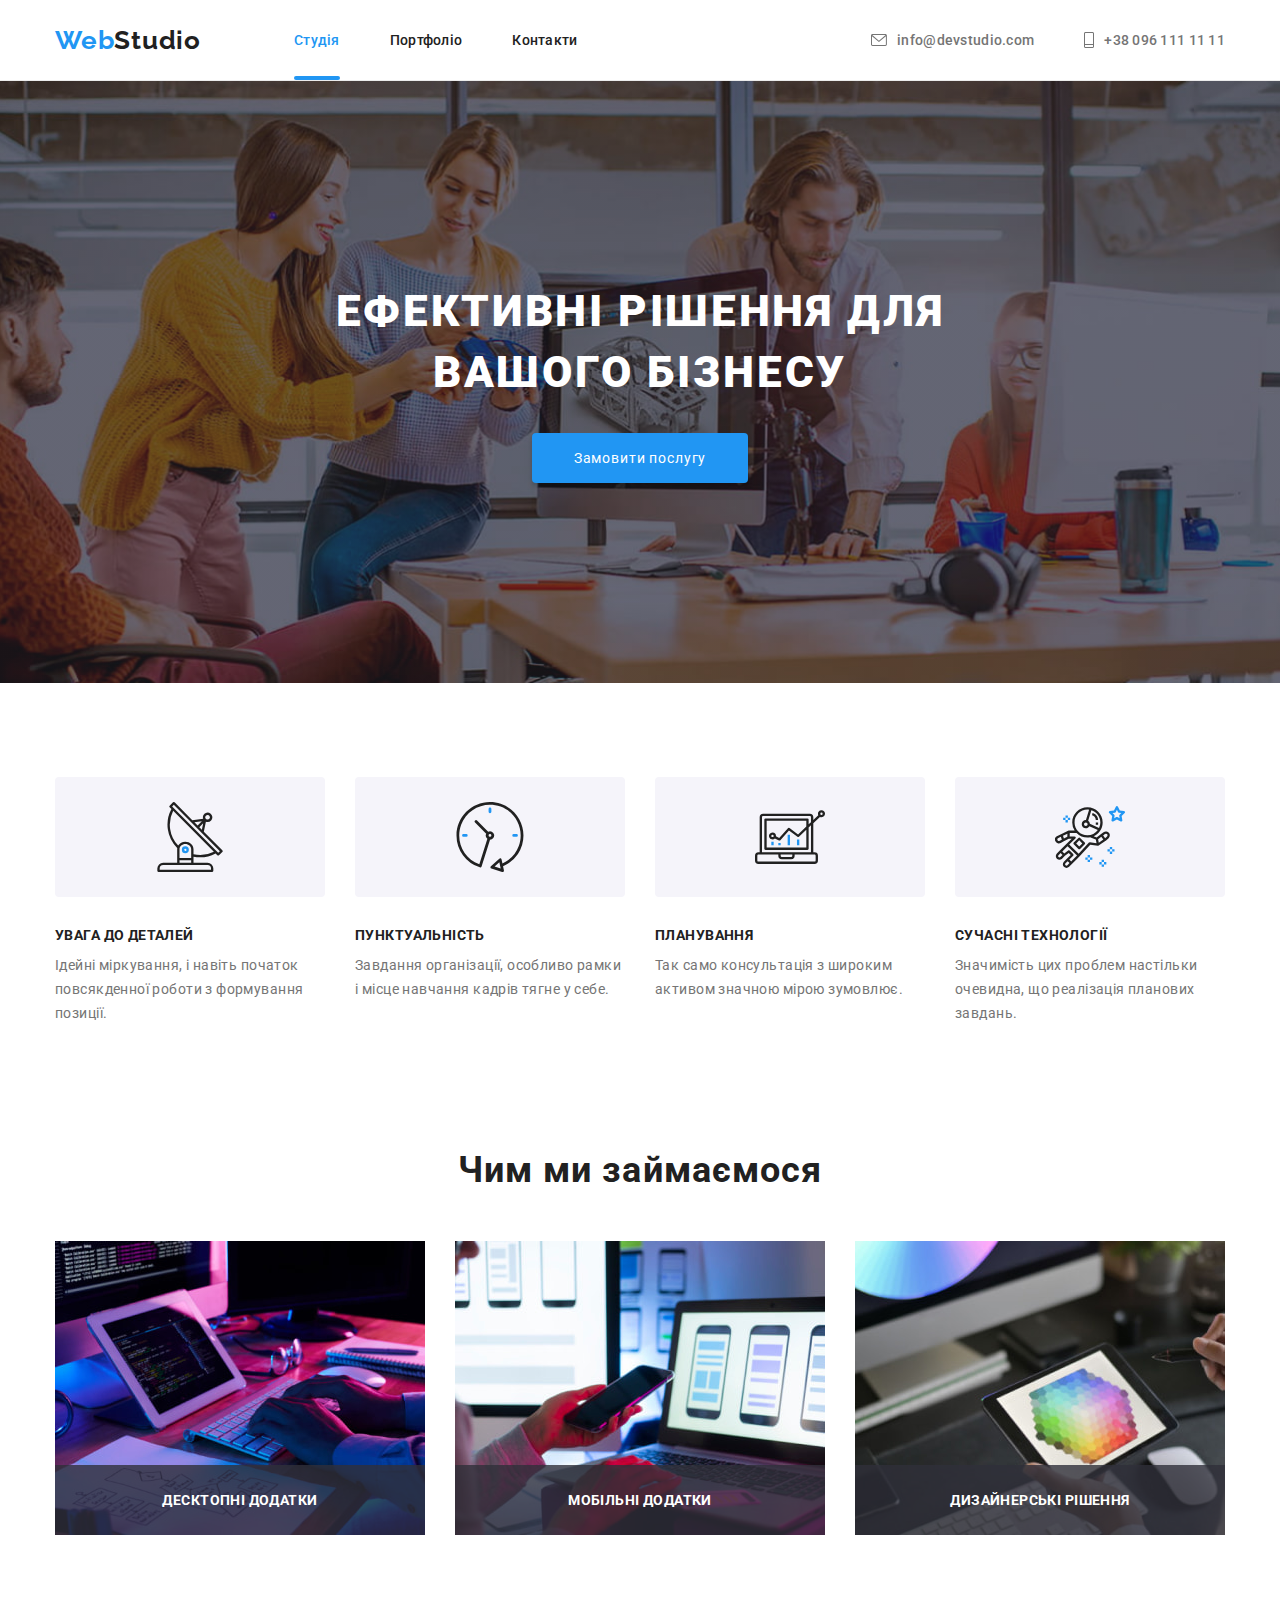
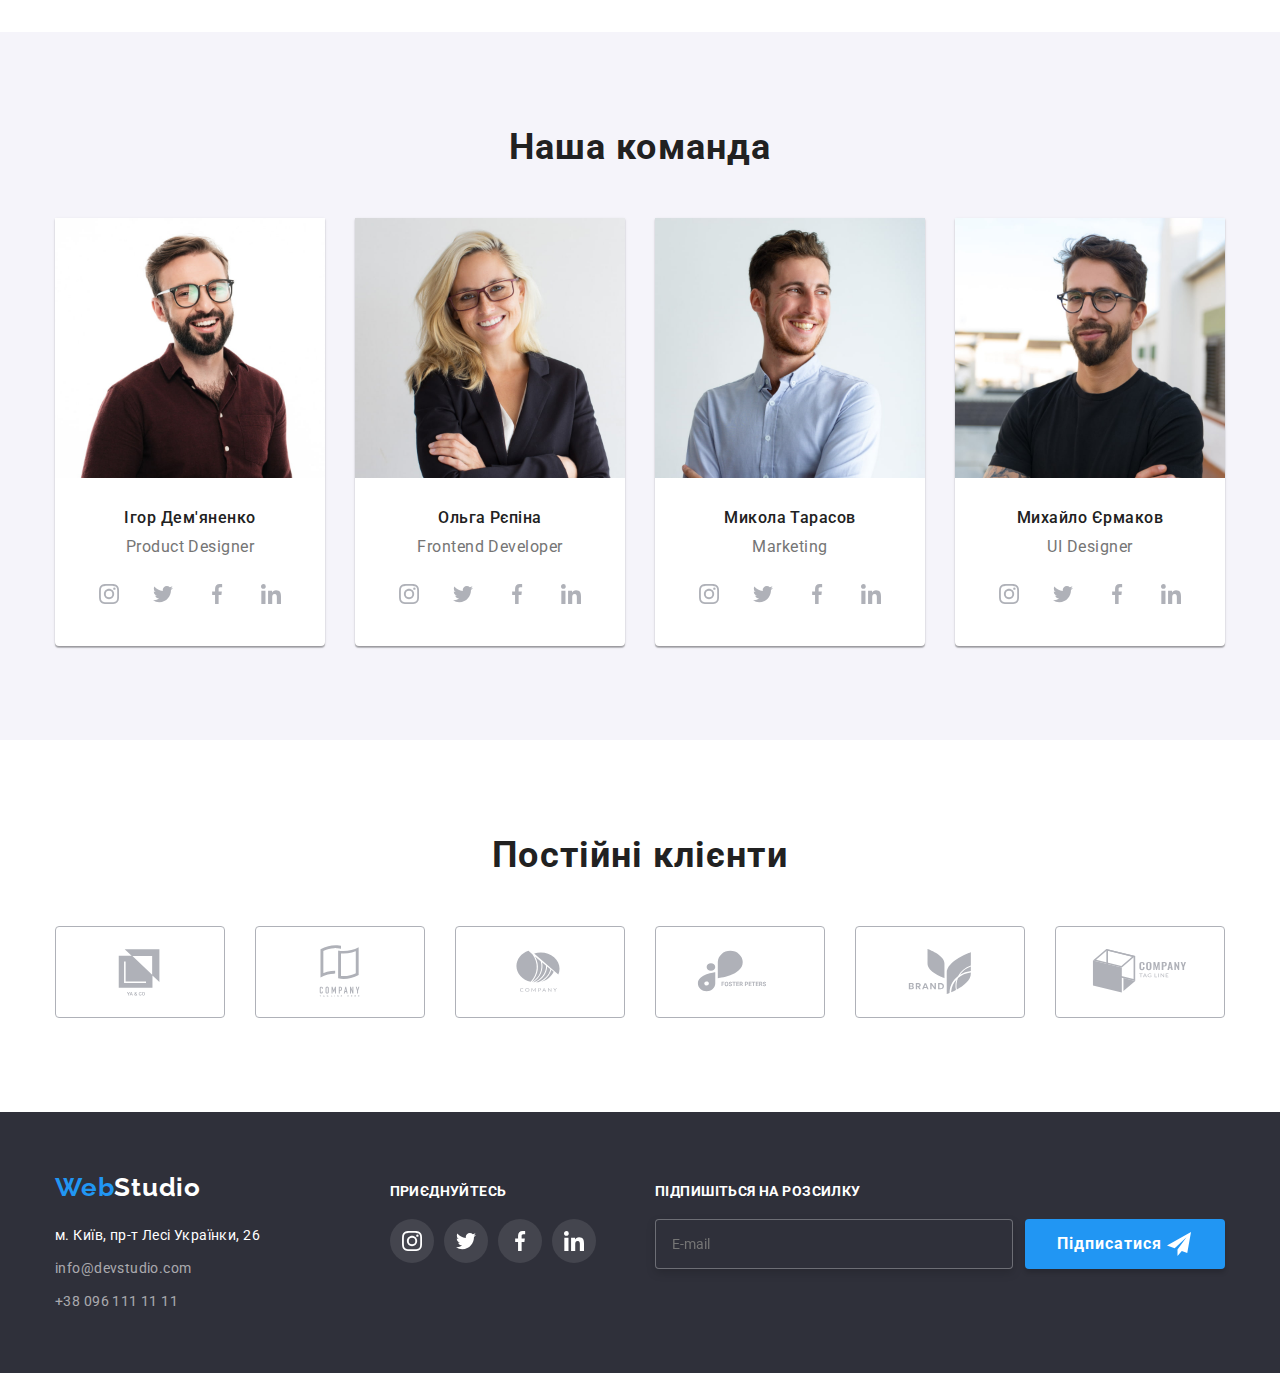
==== index.html @ 70633ae8 "Initial commit" ====
<!DOCTYPE html>
<html lang="uk">
  <head>
    <meta charset="UTF-8" />
    <meta http-equiv="X-UA-Compatible" content="IE=edge" />
    <meta name="viewport" content="width=device-width, initial-scale=1.0" />
    <title>WebStudio</title>
    <link rel="preconnect" href="https://fonts.googleapis.com" />
    <link rel="preconnect" href="https://fonts.gstatic.com" crossorigin />

    <link
      href="https://fonts.googleapis.com/css2?family=Raleway:wght@700&family=Roboto:wght@400;500;700;900&display=swap"
      rel="stylesheet"
    />

    <link rel="stylesheet" href="./CSS/modern-normalize.css" />

    <link rel="stylesheet" href="./CSS/style.css" />
  </head>

  <body>
    <!-- Шапка -->
    <header class="header">
      <div class="container container-head">
        <nav class="nav">
          <a class="logo-head" href="./index.html"><span class="accent">Web</span>Studio</a>
          <ul class="list-nav">
            <li class="item-nav">
              <a class="link-nav active" href="./index.html">Студія</a>
            </li>
            <li class="item-nav">
              <a class="link-nav" href="./portfolio.html">Портфоліо</a>
            </li>
            <li class="item-nav">
              <a class="link-nav" href="">Контакти</a>
            </li>
          </ul>
        </nav>

        <ul class="list-contakt">
          <li class="item">
            <a
              class="link-address"
              href="mailto:info@devstudio.com"
              target="_blank"
              rel="noreferrer noopener"
            >
              <svg class="address-icons" width="16" height="12">
                <use href="./images/icons.svg#envelope"></use>
              </svg>

              info@devstudio.com</a
            >
          </li>
          <li class="item-tel">
            <a class="link-tel" href="tel:+380961111111" target="_blank" rel="noreferrer noopener">
              <svg class="tel-icons" width="10" height="16">
                <use href="./images/icons.svg#tel"></use>
              </svg>
              +38 096 111 11 11</a
            >
          </li>
        </ul>
      </div>
    </header>

    <main class="main ">
      <section class="hero section">
        <div class="container">
          <h1 class="hero-title">Ефективні рішення для вашого бізнесу</h1>
          <button class="btns" type="button" data-modal-open >Замовити послугу</button>
        </div>
      </section>

      <!-- Блок про нас -->

      <section class="about section">
        <div class="container">
          <h2 class="visually-hidden">Переваги</h2>
          <ul class="list-about">
            <li class="item-about">
              <div class="item-icon-adout">
                <svg class="about-icons" width="70" height="70">
                  <use href="./images/icons.svg#antenna"></use>
                </svg>
              </div>
              <h3 class="title-about">УВАГА ДО ДЕТАЛЕЙ</h3>
              <p class="text-about">
                Ідейні міркування, і навіть початок повсякденної роботи з формування позиції.
              </p>
            </li>
            <li class="item-about">
              <div class="item-icon-adout">
                <svg class="about-icons" width="70" height="70">
                  <use href="./images/icons.svg#clock"></use>
                </svg>
              </div>
              <h3 class="title-about">ПУНКТУАЛЬНІСТЬ</h3>
              <p class="text-about">
                Завдання організації, особливо рамки і місце навчання кадрів тягне у себе.
              </p>
            </li>
            <li class="item-about">
              <div class="item-icon-adout">
                <svg class="about-icons" width="70" height="70">
                  <use href="./images/icons.svg#diagram"></use>
                </svg>
              </div>
              <h3 class="title-about">ПЛАНУВАННЯ</h3>
              <p class="text-about">
                Так само консультація з широким активом значною мірою зумовлює.
              </p>
            </li>
            <li class="item-about">
              <div class="item-icon-adout">
                <svg class="about-icons" width="70" height="70">
                  <use href="./images/icons.svg#astronaut"></use>
                </svg>
              </div>
              <h3 class="title-about">СУЧАСНІ ТЕХНОЛОГІЇ</h3>
              <p class="text-about">
                Значимість цих проблем настільки очевидна, що реалізація планових завдань.
              </p>
            </li>
          </ul>
        </div>
      </section>

      <!-- Блок чим ми займаймось-->

      <section class="img section">
        <div class="container">
          <h2 class="title-hero">Чим ми займаємося</h2>
          <ul class="list-img">
            <li class="list-item">
              <div class="tomb-work">
              <img
                class="img"
                src="./images/main/img-1.jpg"
                alt="набирає код на клавіатурі"
                width="370"
                height="294"
              />
                <div class="overlay-work">
                <p class="text-work">Десктопні додатки</p>
              </div>
              </div>
            </li>
            <li class="list-item">
              <div class="tomb-work">
              <img
                class="img"
                src="./images/main/img-2.jpg"
                alt="дивится налаштування для екрану телефону на ноудбуці"
                width="370"
                height="294"
              />
              <div class="overlay-work">
                <p class="text-work">Мобільні додатки</p>
              </div>
              </div>
            </li>
            <li class="list-item">
              <div class="tomb-work">
              <img
                class="img"
                src="./images/main/img-3.jpg"
                alt="підбирає коильори на планшеті"
                width="370"
                height="294"
              />
                <div class="overlay-work">
                <p class="text-work">Дизайнерські рішення</p>
              </div>
              </div>
            </li>
          </ul>
        </div>
      </section>

      <!-- Блок наша команда -->

      <section class="section section-team">
        <div class="container">
          <h2 class="title-hero">Наша команда</h2>
          <ul class="list-team">
            <li class="item-team">
              <img
                class="img-team"
                src="./images/main/img-4.jpg"
                alt="фото хлопця"
                width="270"
                height="260"
              />
              <div class="team-wrap">
                <h3 class="title-team">Ігор Дем'яненко</h3>
                <p class="text-team">Product Designer</p>
                <ul class="socials list">
                  <li class="socilas-item">
                    <a
                      class="socials-link"
                      href="https://www.instagram.com/"
                      target="_blank"
                      rel="noreferrer noopener"
                      aria-label="Instagram"
                    >
                      <svg class="socials-icons" width="20" height="20">
                        <use href="./images/icons.svg#instagram"></use>
                      </svg>
                    </a>
                  </li>
                  <li class="socilas-item">
                    <a
                      class="socials-link"
                      href="https://twitter.com/"
                      target="_blank"
                      rel="noreferrer noopener"
                      aria-label="Twitter"
                    >
                      <svg class="socials-icons" width="20" height="20">
                        <use href="./images/icons.svg#twitter"></use>
                      </svg>
                    </a>
                  </li>
                  <li class="socilas-item">
                    <a
                      class="socials-link"
                      href="https://www.facebook.com/"
                      target="_blank"
                      rel="noreferrer noopener"
                      aria-label="Facebook"
                    >
                      <svg class="socials-icons" width="20" height="20">
                        <use href="./images/icons.svg#facebook"></use></svg
                    ></a>
                  </li>
                  <li class="socilas-item">
                    <a
                      class="socials-link"
                      href="https://www.linkedin.com/"
                      target="_blank"
                      rel="noreferrer noopener"
                      aria-label="Linkedin"
                    >
                      <svg class="socials-icons" width="20" height="20">
                        <use href="./images/icons.svg#linkedin"></use></svg
                    ></a>
                  </li>
                </ul>
              </div>
            </li>
            <li class="item-team">
              <img
                class="img-team"
                src="./images/main/img-5.jpg"
                alt="фото дівчини"
                width="270"
                height="260"
              />
              <div class="team-wrap">
                <h3 class="title-team">Ольга Рєпіна</h3>
                <p class="text-team">Frontend Developer</p>
                <ul class="socials list">
                  <li class="socilas-item">
                    <a
                      class="socials-link"
                      href="https://www.instagram.com/"
                      target="_blank"
                      rel="noreferrer noopener"
                      aria-label="Instagram"
                    >
                      <svg class="socials-icons" width="20" height="20">
                        <use href="./images/icons.svg#instagram"></use>
                      </svg>
                    </a>
                  </li>
                  <li class="socilas-item">
                    <a
                      class="socials-link"
                      href="https://twitter.com/"
                      target="_blank"
                      rel="noreferrer noopener"
                      aria-label="Twitter"
                    >
                      <svg class="socials-icons" width="20" height="20">
                        <use href="./images/icons.svg#twitter"></use>
                      </svg>
                    </a>
                  </li>
                  <li class="socilas-item">
                    <a
                      class="socials-link"
                      href="https://www.facebook.com/"
                      target="_blank"
                      rel="noreferrer noopener"
                      aria-label="Facebook"
                    >
                      <svg class="socials-icons" width="20" height="20">
                        <use href="./images/icons.svg#facebook"></use></svg
                    ></a>
                  </li>
                  <li class="socilas-item">
                    <a
                      class="socials-link"
                      href="https://www.linkedin.com/"
                      target="_blank"
                      rel="noreferrer noopener"
                      aria-label="Linkedin"
                    >
                      <svg class="socials-icons" width="20" height="20">
                        <use href="./images/icons.svg#linkedin"></use></svg
                    ></a>
                  </li>
                </ul>
              </div>
            </li>
            <li class="item-team">
              <img
                class="img-team"
                src="./images/main/img-6.jpg"
                alt="фото хлопця"
                width="270"
                height="260"
              />
              <div class="team-wrap">
                <h3 class="title-team">Микола Тарасов</h3>
                <p class="text-team">Marketing</p>
                <ul class="socials list">
                  <li class="socilas-item">
                    <a
                      class="socials-link"
                      href="https://www.instagram.com/"
                      target="_blank"
                      rel="noreferrer noopener"
                      aria-label="Instagram"
                    >
                      <svg class="socials-icons" width="20" height="20">
                        <use href="./images/icons.svg#instagram"></use>
                      </svg>
                    </a>
                  </li>
                  <li class="socilas-item">
                    <a
                      class="socials-link"
                      href="https://twitter.com/"
                      target="_blank"
                      rel="noreferrer noopener"
                      aria-label="Twitter"
                    >
                      <svg class="socials-icons" width="20" height="20">
                        <use href="./images/icons.svg#twitter"></use>
                      </svg>
                    </a>
                  </li>
                  <li class="socilas-item">
                    <a
                      class="socials-link"
                      href="https://www.facebook.com/"
                      target="_blank"
                      rel="noreferrer noopener"
                      aria-label="Facebook"
                    >
                      <svg class="socials-icons" width="20" height="20">
                        <use href="./images/icons.svg#facebook"></use></svg
                    ></a>
                  </li>
                  <li class="socilas-item">
                    <a
                      class="socials-link"
                      href="https://www.linkedin.com/"
                      target="_blank"
                      rel="noreferrer noopener"
                      aria-label="Linkedin"
                    >
                      <svg class="socials-icons" width="20" height="20">
                        <use href="./images/icons.svg#linkedin"></use></svg
                    ></a>
                  </li>
                </ul>
              </div>
            </li>
            <li class="item-team">
              <img
                class="img-team"
                src="./images/main/img-7.jpg"
                alt="фото хлопця"
                width="270"
                height="260"
              />
              <div class="team-wrap">
                <h3 class="title-team">Михайло Єрмаков</h3>
                <p class="text-team">UI Designer</p>
                <ul class="socials list">
                  <li class="socilas-item">
                    <a
                      class="socials-link"
                      href="https://www.instagram.com/"
                      target="_blank"
                      rel="noreferrer noopener"
                      aria-label="Instagram"
                    >
                      <svg class="socials-icons" width="20" height="20">
                        <use href="./images/icons.svg#instagram"></use>
                      </svg>
                    </a>
                  </li>
                  <li class="socilas-item">
                    <a
                      class="socials-link"
                      href="https://twitter.com/"
                      target="_blank"
                      rel="noreferrer noopener"
                      aria-label="Twitter"
                    >
                      <svg class="socials-icons" width="20" height="20">
                        <use href="./images/icons.svg#twitter"></use>
                      </svg>
                    </a>
                  </li>
                  <li class="socilas-item">
                    <a
                      class="socials-link"
                      href="https://www.facebook.com/"
                      target="_blank"
                      rel="noreferrer noopener"
                      aria-label="Facebook"
                    >
                      <svg class="socials-icons" width="20" height="20">
                        <use href="./images/icons.svg#facebook"></use></svg
                    ></a>
                  </li>
                  <li class="socilas-item">
                    <a
                      class="socials-link"
                      href="https://www.linkedin.com/"
                      target="_blank"
                      rel="noreferrer noopener"
                      aria-label="Linkedin"
                    >
                      <svg class="socials-icons" width="20" height="20">
                        <use href="./images/icons.svg#linkedin"></use></svg
                    ></a>
                  </li>
                </ul>
              </div>
            </li>
          </ul>
        </div>
      </section>

      <!--Постійні клієнти-->

      <section class="section cliens">
        <div class="container">
          <h2 class="title-hero">Постійні клієнти</h2>
          <ul class="icons-list">
            <li class="icons-item">
              <a class="icons-link" href="">
                <svg class="cliens-icons" width="106" height="60">
                  <use href="./images/icons.svg#Logo-1"></use>
                </svg>
              </a>
            </li>
            <li class="icons-item">
              <a class="icons-link" href="">
                <svg class="cliens-icons" width="106" height="60">
                  <use href="./images/icons.svg#Logo-2"></use>
                </svg>
              </a>
            </li>
            <li class="icons-item">
              <a class="icons-link" href="">
                <svg class="cliens-icons" width="106" height="60">
                  <use href="./images/icons.svg#Logo-3"></use>
                </svg>
              </a>
            </li>
            <li class="icons-item">
              <a class="icons-link" href="">
                <svg class="cliens-icons" width="106" height="60">
                  <use href="./images/icons.svg#Logo-4"></use>
                </svg>
              </a>
            </li>
            <li class="icons-item">
              <a class="icons-link" href="">
                <svg class="cliens-icons" width="106" height="60">
                  <use href="./images/icons.svg#Logo-5"></use>
                </svg>
              </a>
            </li>
            <li class="icons-item">
              <a class="icons-link" href="">
                <svg class="cliens-icons" width="106" height="60">
                  <use href="./images/icons.svg#Logo-6"></use>
                </svg>
              </a>
            </li>
          </ul>
        </div>
      </section>
    </main>

    <footer class="footer">
      <div class="container foot-wrap">
        <div class="contact">
        <a class="logo-foot" href="./index.html"><span class="accent">Web</span>Studio</a>
          <address class="cont">
            <ul class="list-cont">
              <li class="item-cont">
                <a class="link-cont" href="">м. Київ, пр-т Лесі Українки, 26</a>
              </li>
              <li class="item-cont">
                <a class="link-address-foot" href="mailto:info@devstudio.com">info@devstudio.com</a>
              </li>
              <li class="item-cont">
                <a class="link-tel-foot" href="tel:+380961111111">+38 096 111 11 11</a>
              </li>
            </ul>
          </address>
          </div>

          <div class="social-foot">
            <h2 class="title-foote">ПРИЄДНУЙТЕСЬ</h2>
            <ul class="socials list-foot">
              <li class="socilas-item-foot">
                <a
                  class="socials-link-foot"
                  href="https://www.instagram.com/"
                  target="_blank"
                  rel="noreferrer noopener"
                  aria-label="Instagram"
                >
                  <svg class="socials-icons-foot" width="20" height="20">
                    <use href="./images/icons.svg#instagram"></use>
                  </svg>
                </a>
              </li>
              <li class="socilas-item-foot">
                <a
                  class="socials-link-foot"
                  href="https://twitter.com/"
                  target="_blank"
                  rel="noreferrer noopener"
                  aria-label="Twitter"
                >
                  <svg class="socials-icons-foot" width="20" height="20">
                    <use href="./images/icons.svg#twitter"></use>
                  </svg>
                </a>
              </li>
              <li class="socilas-item-foot">
                <a
                  class="socials-link-foot"
                  href="https://www.facebook.com/"
                  target="_blank"
                  rel="noreferrer noopener"
                  aria-label="Facebook"
                >
                  <svg class="socials-icons-foot" width="20" height="20">
                    <use href="./images/icons.svg#facebook"></use></svg
                ></a>
              </li>
              <li class="socilas--foot">
                <a
                  class="socials-link-foot"
                  href="https://www.linkedin.com/"
                  target="_blank"
                  rel="noreferrer noopener"
                  aria-label="Linkedin"
                >
                  <svg class="socials-icons-foot" width="20" height="20">
                    <use href="./images/icons.svg#linkedin"></use></svg
                ></a>
              </li>
            </ul>
          </div>

          <form class="form-footer" name="form-emil">
            <strong class="form-footer-title">Підпишіться на розсилку</strong>

              <div class="form-footer-group" role="group">
                <lable class="form-footer-field">
                  <input type="email" class="form-footer-input" name="email" placeholder="E-mail">
                </lable>
              
              <button class="footer-btn" type="submit">Підписатися</button>
              <svg class="footer-btn-icons" width="24" height="24" >
                <use href="./images/icons.svg#send"></use>
              </svg>
              <div>
          </form>
        </div>
      </div>
    </footer>

    <!--model-->

    <div class="backdrop is-hidden" data-modal>
      <div class="modal">
        <button class="modal-btn" type=" button" data-modal-close>
          <svg width="18" height="18" >
            <use href="./images/icons.svg#close-btn"></use>
          </svg>
        </button>
      
        <form class="register-form" name="register-form">
          <strong class="register-form-title">Залиште свої дані, ми вам передзвонимо</strong>
          
          <div class="register-form-grpup"  role="group">
            <label class="register-form-field">
              <span class="register-form-lable">Ім'я</span>
              <input class="register-form-input"  type="text" name="Ім'я">
              <svg class="register-form-icons" width="18" height="18">
                <use href="./images/icons.svg#person" ></use>
              </svg>
            </label>
              <label class="register-form-field"> 
              <span class="register-form-lable">Телефон</span>
              <input class="register-form-input" type="tel" name="Телефон">
              <svg class="register-form-icons" width="18" height="18">
                <use href="./images/icons.svg#phone"></use>
              </svg>
            </label>
              <label class="register-form-field">
              <span class="register-form-lable">Пошта</span>
              <input class="register-form-input" type="email" name="Пошта">
              <svg class="register-form-icons" width="18" height="18">
                <use href="./images/icons.svg#email"></use>
              </svg>
            </label>
            <label class="register-form-field">
              <span class="register-form-lable">Коментар</span>
              <textarea class="register-form-message" 
              name="Коментар"
               rows="5"
               placeholder="Введіть текст"></textarea>
            </label>

          </div>
          
          <label class="register-form-agreement">
            <input class="register-form-checkbox visually-hidden " type="checkbox" name="Погоджуюся з розсилкою та приймаю Умови договору" id="">
            <svg class="register-form-icons-checkbox" width="16" height="15">
                <use class="icon-cheked" href="./images/icons.svg#checked" ></use>
                <use class="icon-uncheked" href="./images/icons.svg#unchecked" ></use>
              </svg>
            <span class="register-form-desc">Погоджуюся з розсилкою та приймаю 
              <a class="register-form-link" href="">Умови договору</a></span>
          </label>

          <button class="register-form-btn" type="submit">Відправити</button>
        </form>
      </div>
    </div>
    <script src="./js/modal.js"></script>
  </body>
</html>
---- CSS/style.css ----
:root {
  --accent-color: #2196f3;
  --secondary-color: #f5f5f5;
  --primary-text-color: #212121;
  --secondary-text-color: #757575;
  --icons-color: #afb1b8;
  --backgraund-color: #ffffff;
  --backgraund-secondary-color: #2f303a;
  --animation: 250ms cubic-bezier(0.4, 0, 0.2, 1);
}

body {
  font-family: 'Roboto', sans-serif;
  font-style: normal;
  font-size: 14px;
  letter-spacing: 0.03em;
  color: var(--primary-text-color);
  background-color: var(--backgraund-color);
}
/* reset*/

html {
  box-sizing: border-box;
}

*,
*::after,
*::before {
  box-sizing: inherit;
}
h1,
h2,
h3,
h4,
h5,
h6,
p,
ul {
  padding-left: 0;
  margin: 0;
}

img {
  display: block;
  max-width: 100%;
  height: auto;
}

.container {
  width: 1200px;
  margin: 0 auto;
  padding: 0 15px;
}

/*   outline: 2px solid red; */

.section {
  padding: 94px 0px;
}

.visually-hidden {
  position: absolute;
  width: 1px;
  height: 1px;
  margin: -1px;
  border: 0;
  padding: 0;

  white-space: nowrap;
  clip-path: inset(100%);
  clip: rect(0 0 0 0);
  overflow: hidden;
}

ul {
  list-style: none;
  display: inline-flex;
}

/* Соціальці мережі*/

.socials {
  display: flex;
  justify-content: center;
  gap: 10px;
}

.socials-link {
  display: flex;
  justify-content: center;
  align-items: center;
  width: 44px;
  height: 44px;
  background-color: var(--backgraund-color);
  border-radius: 50%;
  fill: var(--icons-color);
  transition: color var(--animation), background-color var(--animation);
}

.socials-icons {
  /*fill: currentColor;*/
  transition: fill var(--animation), background-color var(--animation);
}

/* .socials-link:hover .socials-icons,
.socials-link:focus .socials-icons {
  fill: var(--accent-color);
}
  */

.socials-link:hover,
.socials-link:focus {
  background-color: var(--accent-color);
  fill: var(--backgraund-color);
}

/* Клієнти */

.icons-list {
  display: flex;
  justify-content: center;
  gap: 30px;
  flex-basis: calc((100% - 30px) / 6);
  /*fill: var(--icons-color);*/
  cursor: pointer;
}

/*.icons-item {
  display: flex;
  justify-content: center;
  align-items: center;
  width: 170px;
  height: 92px;
  border: 1px solid var(--icons-color);
  border-radius: 4px;
}
*/
.icons-link {
  display: flex;
  justify-content: center;
  align-items: center;
  width: 170px;
  height: 92px;
  fill: var(--icons-color);
  border: 1px solid var(--icons-color);
  border-radius: 4px;
  transition: color var(--animation), background-color var(--animation);
}

.cliens-icons {
  transition: fill var(--animation);
}

.icons-link:hover,
.icons-link:focus {
  fill: var(--accent-color);
  border-color: var(--accent-color);
}

.accent {
  color: var(--accent-color);
}

a {
  color: inherit;
  text-decoration: none;
}

.container-head {
  display: flex;
  align-items: center;
}

.link-nav:hover,
.link-nav:focus {
  color: var(--accent-color);
}

.link-tel:hover,
.link-tel:focus {
  color: var(--accent-color);
}

.link-address:hover,
.link-address:focus {
  color: var(--accent-color);
}

.address-icons {
  fill: currentColor;
}

.tel-icons {
  fill: currentColor;
}

.address-icons:hover,
.address-icons:focus {
  fill: var(--accent-color);
}

.tel-icons:hover,
.tel-icons:focus {
  fill: var(--accent-color);
}

.tel-icons {
  justify-content: center;
  align-items: center;
}
.item-tel {
  gap: 10px;
}

/* Шапка */

header {
  border-bottom: 1px solid #ececec;
}

.logo-head {
  font-family: 'Raleway';
  font-style: normal;
  font-weight: 700;
  font-size: 26px;
  line-height: calc(31 / 26);
  letter-spacing: 0.03em;
  margin-right: 93px;
}

.nav {
  display: flex;
  align-items: center;
}

.list-nav {
  gap: 50px;
}

.list-contakt {
  display: flex;
  align-items: center;
  justify-content: center;
  margin-left: auto;
  gap: 50px;
}

.active {
  position: relative;
  color: var(--accent-color);
}

/* .port {
  position: relative;
  color: var(--accent-color);
} */

.link-nav {
  font-weight: 500;
  font-size: 14px;
  line-height: calc(16 / 14);
  letter-spacing: 0.02em;
  padding-top: 20px;
  padding-bottom: 32px;
  transition: color var(--animation);
}

.link-nav.active::after {
  content: '';
  position: absolute;
  bottom: 0;
  left: 0;

  width: 100%;
  height: 4px;
  border-radius: 2px;
  background-color: var(--accent-color);
}

.link-address {
  display: flex;
  justify-content: center;
  align-items: center;
  gap: 10px;
  color: var(--secondary-text-color);
  font-weight: 500;
  font-size: 14px;
  line-height: calc(16 / 14);
  letter-spacing: 0.02em;
  padding-top: 32px;
  padding-bottom: 32px;
  transition: color var(--animation);
}

.link-tel {
  display: flex;
  justify-content: center;
  align-items: center;
  gap: 10px;
  color: var(--secondary-text-color);
  font-weight: 500;
  font-size: 14px;
  line-height: calc(16 / 14);
  letter-spacing: 0.02em;
  padding-top: 32px;
  padding-bottom: 32px;
  transition: color var(--animation);
}

/* Ефективні бізнесу */

.hero {
  max-width: 1600px;
  text-align: center;
  padding: 200px 0;
  background-color: #2f303a;
  background-image: linear-gradient(to right, rgba(48, 48, 58, 0.4), rgba(48, 48, 58, 0.4)),
    url(../images/main/Img.jpg);
  background-position: center;
  background-repeat: no-repeat;
  background-size: cover;
  margin: 0 auto;
}

.hero-title {
  width: 696px;
  font-weight: 900;
  font-size: 44px;
  line-height: calc(61 / 44);
  text-align: center;
  letter-spacing: 0.06em;
  text-transform: uppercase;
  color: var(--backgraund-color);
  margin-right: auto;
  margin-left: auto;
  margin-bottom: 30px;
}

.btns:hover,
.btns:focus {
  cursor: pointer;
}

.btns {
  width: 216px;
  min-height: 50px;

  letter-spacing: 0.06em;
  background: var(--accent-color);
  box-shadow: 0px 4px 4px rgba(0, 0, 0, 0.15);
  border-radius: 4px;
  border: 0;
  padding: 10px 32px;
  color: var(--backgraund-color);
}

/* Блок про нас */

.list-icon-about {
  display: flex;
  justify-content: center;
  gap: 30px;
  margin-bottom: 30px;
}

.item-icon-adout {
  display: flex;
  justify-content: center;
  align-items: center;
  width: 270px;
  height: 120px;
  border-radius: 4px;
  background-color: #f5f4fa;
  margin-bottom: 30px;
}

.list-about {
  display: flex;
  justify-content: center;
  gap: 30px;
  margin-bottom: 30px;
}

.item-about {
  width: calc((100% - 90px) / 4);
}

.title-about {
  font-size: 14px;
  line-height: calc(16 / 14);
  letter-spacing: 0.03em;
  text-transform: uppercase;
  margin-bottom: 10px;
}

.text-about {
  line-height: calc(24 / 14);
  letter-spacing: 0.03em;
  color: var(--secondary-text-color);
}

/* Блок чим ми займаймось */
.img {
  padding-top: 0;
}
.title-hero {
  font-weight: 700;
  font-size: 36px;
  line-height: calc(42 / 36);
  text-align: center;
  letter-spacing: 0.03em;
  margin-bottom: 50px;
}

.list-img {
  gap: 30px;
  padding-bottom: 0;
}

.tomb-work {
  position: relative;
}

.overlay-work {
  position: absolute;
  bottom: 0;
  left: 0;

  width: 100%;
  height: 70px;
  display: flex;
  justify-content: center;
  align-items: left;
  /* backdrop-filter: blur;*/
  background-color: rgba(47, 48, 58, 0.8);
  padding-top: 27px;
  padding-bottom: 27px;
}

.text-work {
  font-weight: 700;
  font-size: 14px;
  line-height: calc(16 / 14);
  color: var(--backgraund-color);
  letter-spacing: 0.03em;
  text-transform: uppercase;
}

/* Блок наша команда */

.team-wrap {
  padding-top: 30px;
  padding-bottom: 30px;
  padding-left: 32px;
  padding-right: 32px;
}

.section-team {
  background-color: #f5f4fa;
}

.title-team {
  font-weight: 500;
  font-size: 16px;
  line-height: calc(19 / 16);
  text-align: center;
  letter-spacing: 0.03em;
  color: var(--primary-text-color);
  margin-bottom: 10px;
}

.list-team {
  gap: 30px;
}

.item-team {
  width: calc((100% - 90px) / 4);
  box-shadow: 0px 1px 3px rgba(0, 0, 0, 0.12), 0px 1px 1px rgba(0, 0, 0, 0.14),
    0px 2px 1px rgba(0, 0, 0, 0.2);
  border-radius: 0px 0px 4px 4px;
  background: var(--backgraund-color);
}

.text-team {
  margin-bottom: 16px;
  font-weight: 400;
  font-size: 16px;
  line-height: calc(19 / 16);
  text-align: center;
  letter-spacing: 0.03em;
  color: var(--secondary-text-color);
}

/* Футер/підвал */

footer {
  padding-top: 60px;
  padding-bottom: 60px;
}
.foot-wrap {
  display: flex;
  align-items: baseline;
  justify-content: space-between;
}

.footer {
  color: var(--backgraund-color);
  background: var(--backgraund-secondary-color);
  font-weight: 400;
  font-size: 14px;
  line-height: calc(24 / 14);
}

.cont {
  display: flex;
  margin-top: 20px;
  margin-right: 70px;
}

.list-cont {
  display: list-item;
  font-weight: 400;
  font-size: 14px;
  line-height: calc(24 / 14);
}

.logo-foot {
  font-family: 'Raleway';
  font-style: normal;
  font-weight: 700;
  font-size: 26px;
  line-height: calc(31 / 26);
  letter-spacing: 0.03em;
  color: var(--backgraund-color);
}

.item-cont {
  margin-bottom: 9px;
}
.item-cont:last-child {
  margin-bottom: 0;
}
.link-tel-foot {
  font-style: normal;
  font-weight: 400;
  font-size: 14px;
  line-height: calc(24 / 14);
  color: rgba(255, 255, 255, 0.6);
  transition: color var(--animation);
}

.link-address-foot {
  font-style: normal;
  font-weight: 400;
  font-size: 14px;
  line-height: calc(24 / 14);
  color: rgba(255, 255, 255, 0.6);
  transition: color var(--animation);
}

.link-address-foot:hover,
.link-address-foot:focus {
  color: var(--accent-color);
}

.link-tel-foot:hover,
.link-tel-foot:focus {
  color: var(--accent-color);
}

.link-cont {
  font-style: normal;
  font-weight: 400;
  font-size: 14px;
  line-height: calc(24 / 14);
  cursor: default;
}

.social-foot {
  display: flex;
  align-items: flex-start;
  flex-direction: column;
  /*margin-right: 93px;*/
}

.title-foote {
  font-weight: 700;
  font-size: 14px;
  line-height: calc(16 / 14);
  letter-spacing: 0.03em;
  text-transform: uppercase;
  color: var(--backgraund-color);
  margin-bottom: 20px;
}

.socials-link-foot {
  display: flex;
  justify-content: center;
  align-items: center;
  width: 44px;
  height: 44px;
  background-color: rgba(255, 255, 255, 0.1);
  border-radius: 50%;
  fill: var(--backgraund-color);
  transition: color var(--animation), background-color var(--animation);
}

.socials-link-foot:hover,
.socials-link-foot:focus {
  background-color: var(--accent-color);
  fill: var(--backgraund-color);
}

.socials-icons-foot {
  transform: fill var(--animation);
}

.form-footer {
  display: flex;
  flex-direction: column;
}

.form-footer-title {
  font-size: 14px;
  line-height: calc(16 / 14);
  letter-spacing: 0.03em;
  text-transform: uppercase;
  margin-bottom: 20px;
}

.form-footer-group {
  display: flex;
  position: relative;
  align-items: center;
}

.form-footer-field {
  margin-right: 12px;
}

.form-footer-input {
  width: 358px;
  height: 50px;
  padding-left: 16px;

  box-sizing: border-box;
  border: 1px solid rgba(255, 255, 255, 0.3);
  filter: drop-shadow(0px 4px 4px rgba(0, 0, 0, 0.15));

  border-radius: 4px;
  background-color: var(--backgraund-secondary-color);
  color: var(--backgraund-color);
}

.footer-btn {
  display: flex;
  align-items: center;
  justify-content: flex-start;

  font-weight: 700;
  font-size: 16px;
  line-height: calc(30 / 16);

  margin: 0 auto;
  width: 200px;
  min-height: 50px;
  letter-spacing: 0.06em;
  gap: 10px;

  background: var(--accent-color);
  box-shadow: 0px 4px 4px rgba(0, 0, 0, 0.15);
  border-radius: 4px;
  border: 0;
  padding: 10px 32px;
  color: var(--backgraund-color);
  /*cursor: pointer;*/
}

.footer-btn:hover,
.footer-btn:focus {
  cursor: pointer;
}

.footer-btn-icons {
  position: absolute;
  right: 34px;
}

/* портфоліо основа*/

.btn {
  font-style: normal;
  font-weight: 500;
  font-size: 16px;
  line-height: calc(26 / 16);
  text-align: center;
  letter-spacing: 0.03em;
  background: #f5f4fa;
  border-radius: 4px;
  border: 0;
  padding: 6px 22px;
  transition: color var(--animation), background var(--animation), box-shadow var(--animation);
}

.list-btn {
  display: flex;
  justify-content: center;
  gap: 8px;
  margin-bottom: 56px;
}

.list-port {
  display: flex;
  flex-wrap: wrap;
  gap: 30px;
  padding-left: 0;
}

.item-port {
  width: calc((100% - 60px) / 3);
  transition: box-shadow var(--animation);
}

.item-port:hover,
.item-port:focus {
  box-shadow: 0px 1px 1px rgba(0, 0, 0, 0.12), 0px 4px 4px rgba(0, 0, 0, 0.06),
    1px 4px 6px rgba(0, 0, 0, 0.16);
}

.bord {
  padding-top: 20px;
  padding-bottom: 20px;
  padding-left: 24px;
  padding-right: 24px;
  border-bottom: 1px solid #eeeeee;
  border-left: 1px solid #eeeeee;
  border-right: 1px solid #eeeeee;
}

.btn-all {
  font-weight: 500;
  font-size: 16px;
  line-height: calc(26 / 16);
  text-align: center;
  letter-spacing: 0.03em;
  background: var(--accent-color);
  box-shadow: 0px 3px 1px rgba(0, 0, 0, 0.1), 0px 1px 2px rgba(0, 0, 0, 0.08),
    0px 2px 2px rgba(0, 0, 0, 0.12);
  border-radius: 4px;
  border: 0;
  padding: 6px 22px;
  transition: color var(--animation), background var(--animation), box-shadow var(--animation);
}

.subject {
  font-size: 18px;
  line-height: calc(36 / 18);
  letter-spacing: 0.06em;
  margin-bottom: 4px;
}

.text-port {
  font-size: 16px;
  line-height: calc(30 / 16);
  letter-spacing: 0.03em;
  color: var(--secondary-text-color);
}

.text-all {
  font-weight: 500;
  font-size: 16px;
  line-height: calc(26 / 16);
  text-align: center;
  letter-spacing: 0.03em;
  color: var(--secondary-color);
}

.btn:hover,
.btn:focus {
  font-weight: 500;
  font-size: 16px;
  line-height: calc(26 / 16);
  text-align: center;
  letter-spacing: 0.03em;
  background: var(--accent-color);
  color: #ffffff;
  cursor: pointer;
  box-shadow: 0px 3px 1px rgba(0, 0, 0, 0.1), 0px 1px 2px rgba(0, 0, 0, 0.08),
    0px 2px 2px rgba(0, 0, 0, 0.12);
}

.btn-all:hover,
.btn-all:focus {
  color: var(--secondary-color);
  background: var(--accent-color);
  cursor: pointer;
  box-shadow: 0px 3px 1px rgba(0, 0, 0, 0.1), 0px 1px 2px rgba(0, 0, 0, 0.08),
    0px 2px 2px rgba(0, 0, 0, 0.12);
}

.tomb-img {
  position: relative;
  overflow: hidden;
}

.overlay {
  position: absolute;
  top: 0;
  left: 0;

  transform: translateY(100%);

  width: 100%;
  height: 100%;

  transition: transform var(--animation);

  display: flex;
  justify-content: center;
  align-items: left;
  /* backdrop-filter: blur;*/
  background-color: rgba(33, 150, 243, 0.9);
  padding: 63px 24px;
}

.item-port:hover .overlay {
  transform: translateY(0);
}
.overlay-text {
  font-size: 18px;
  line-height: calc(28 / 18);
  color: var(--backgraund-color);
}
/* modals*/

.backdrop {
  position: fixed;
  top: 0;
  left: 0;
  z-index: 1000;
  /*display: flex;
  justify-content: center;
  align-items: center; */

  width: 100%;
  height: 100%;
  background-color: rgba(0, 0, 0, 0.2);
  transition: visibility var(--animation), opacity var(--animation);
}
.backdrop.is-hidden {
  opacity: 0;
  pointer-events: none;
  visibility: hidden;
}

.modal {
  position: absolute;
  padding: 40px;
  top: 50%;
  left: 50%;
  transform: translate(-50%, -50%);
  width: 528px;
  height: 581px;
  background-color: var(--backgraund-color);
  border-radius: 4px;
  box-shadow: 0px 1px 3px rgba(0, 0, 0, 0.12), 0px 1px 1px rgba(0, 0, 0, 0.14),
    0px 2px 1px rgba(0, 0, 0, 0.2);
}

.modal-btn {
  position: absolute;
  top: 10px;
  right: 10px;
  width: 30px;
  height: 30px;
  display: flex;
  justify-content: center;
  align-items: center;

  padding: 0;
  background-color: var(--backgraund-color);
  fill: #000000;
  border-radius: 50%;
  border: 1px Solid rgba(0, 0, 0, 0.1);
  /*cursor: pointer;*/
  transition: fill var(--animation);
}

.modal-btn:hover,
.modal-btn:focus {
  fill: var(--accent-color);
  cursor: pointer;
}

/*label {
  display: block;
}

.register-form {
  padding: 40px;
}*/

.register-form-title {
  display: block;
  text-align: center;
  font-weight: 700;
  font-size: 20px;
  line-height: calc(23 / 20);
  text-align: center;
  letter-spacing: 0.03em;
  color: var(--primary-text-color);
  margin-bottom: 12px;
}

.register-form-grpup {
  display: flex;
  flex-direction: column;
  margin-bottom: 20px;
}

.register-form-field {
  position: relative;
  display: block;
  margin-bottom: 10px;
}

.register-form-lable {
  display: block;
  margin-bottom: 4px;
  font-weight: 400;
  font-size: 12px;

  line-height: calc(14 / 12);
  letter-spacing: 0.01em;
  color: var(--secondary-text-color);
}

.register-form-field:last-child {
  margin-bottom: 0;
}

.register-form-input {
  width: 100%;
  height: 40px;
  padding-left: 42px;
  padding-right: 42px;

  border: 1px solid rgba(33, 33, 33, 0.2);
  border-radius: 4px;
  outline: transparent;

  transition: border-color var(--animation);
}

.register-form-input:focus {
  border-color: var(--accent-color);
}

.register-form-icons {
  position: absolute;
  bottom: 12px;
  left: 10px;

  transition: fill var(--animation);
}

.register-form-input:focus + .register-form-icons {
  fill: var(--accent-color);
}

.register-form-message {
  display: block;
  resize: none;
  width: 100%;
  height: 120px;
  padding: 12px 16px;

  font-weight: 400;
  font-size: 12px;
  line-height: calc(14 / 12);
  letter-spacing: 0.01em;

  border: 1px solid rgba(33, 33, 33, 0.2);
  border-radius: 4px;
  outline: transparent;

  transition: border-color var(--animation);
}

.register-form-message::placeholder {
  font-weight: 400;
  font-size: 12px;
  line-height: calc(14 / 12);
  letter-spacing: 0.01em;
}

.register-form-message:focus {
  border-color: var(--accent-color);
}

.register-form-agreement {
  display: flex;
  align-items: center;
  justify-content: center;
  margin-bottom: 30px;
  position: relative;
  gap: 10px;
}

.icon-cheked {
  opacity: 0;
  fill: var(--accent-color);
  transition: opacity var(--animation);
}

.register-form-checkbox:checked + .register-form-icons-checkbox .icon-cheked {
  opacity: 1;
}

.icon-uncheked {
  opacity: 1;
  transition: opacity var(--animation);
}

.register-form-checkbox:checked + .register-form-icons-checkbox .icon-uncheked {
  opacity: 0;
}

.register-form-checkbox:focus + .register-form-icons-checkbox {
  outline: 2px solid var(--primary-text-color);
  outline-offset: 1px;
  border-radius: 2px;
}

.register-form-desc {
  user-select: none;

  font-size: 14px;
  line-height: calc(24 / 14);
  letter-spacing: 0.03em;
}

.register-form-link {
  color: var(--accent-color);
  text-decoration: underline;
}

.register-form-icons-checkbox {
  position: absolute;
  top: 5px;
  left: 10px;

  transition: fill var(--animation);
}

/*.register-form-checkbox:focus + .register-form-icons-checkbox {
  fill: var(--accent-color);
}*/

.register-form-btn {
  display: block;
  margin: 0 auto;

  font-weight: 700;
  font-size: 16px;
  line-height: calc(30 / 16);
  width: 200px;
  min-height: 50px;
  letter-spacing: 0.06em;

  background: var(--accent-color);
  box-shadow: 0px 4px 4px rgba(0, 0, 0, 0.15);
  border-radius: 4px;
  border: 0;
  padding: 10px 32px;
  color: var(--backgraund-color);
}

.register-form-btn:hover,
.register-form-btn:focus {
  cursor: pointer;
}
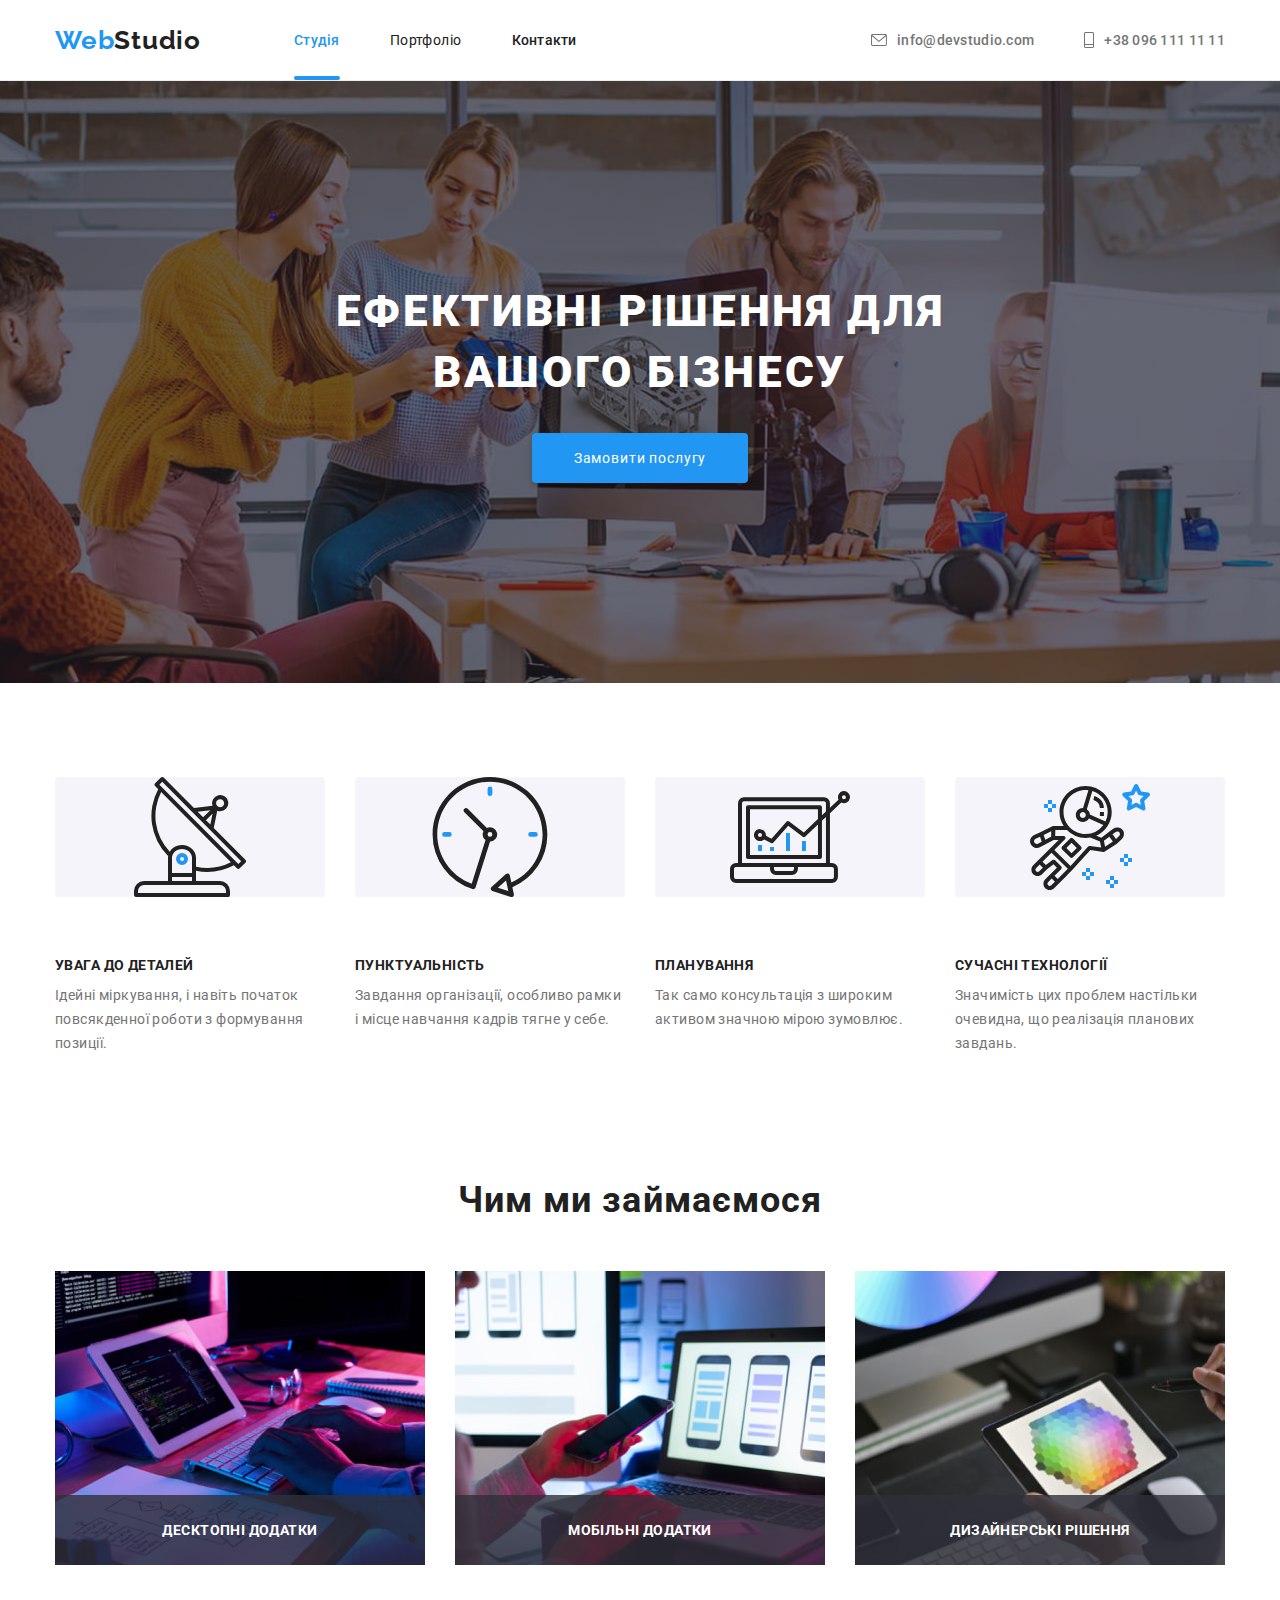
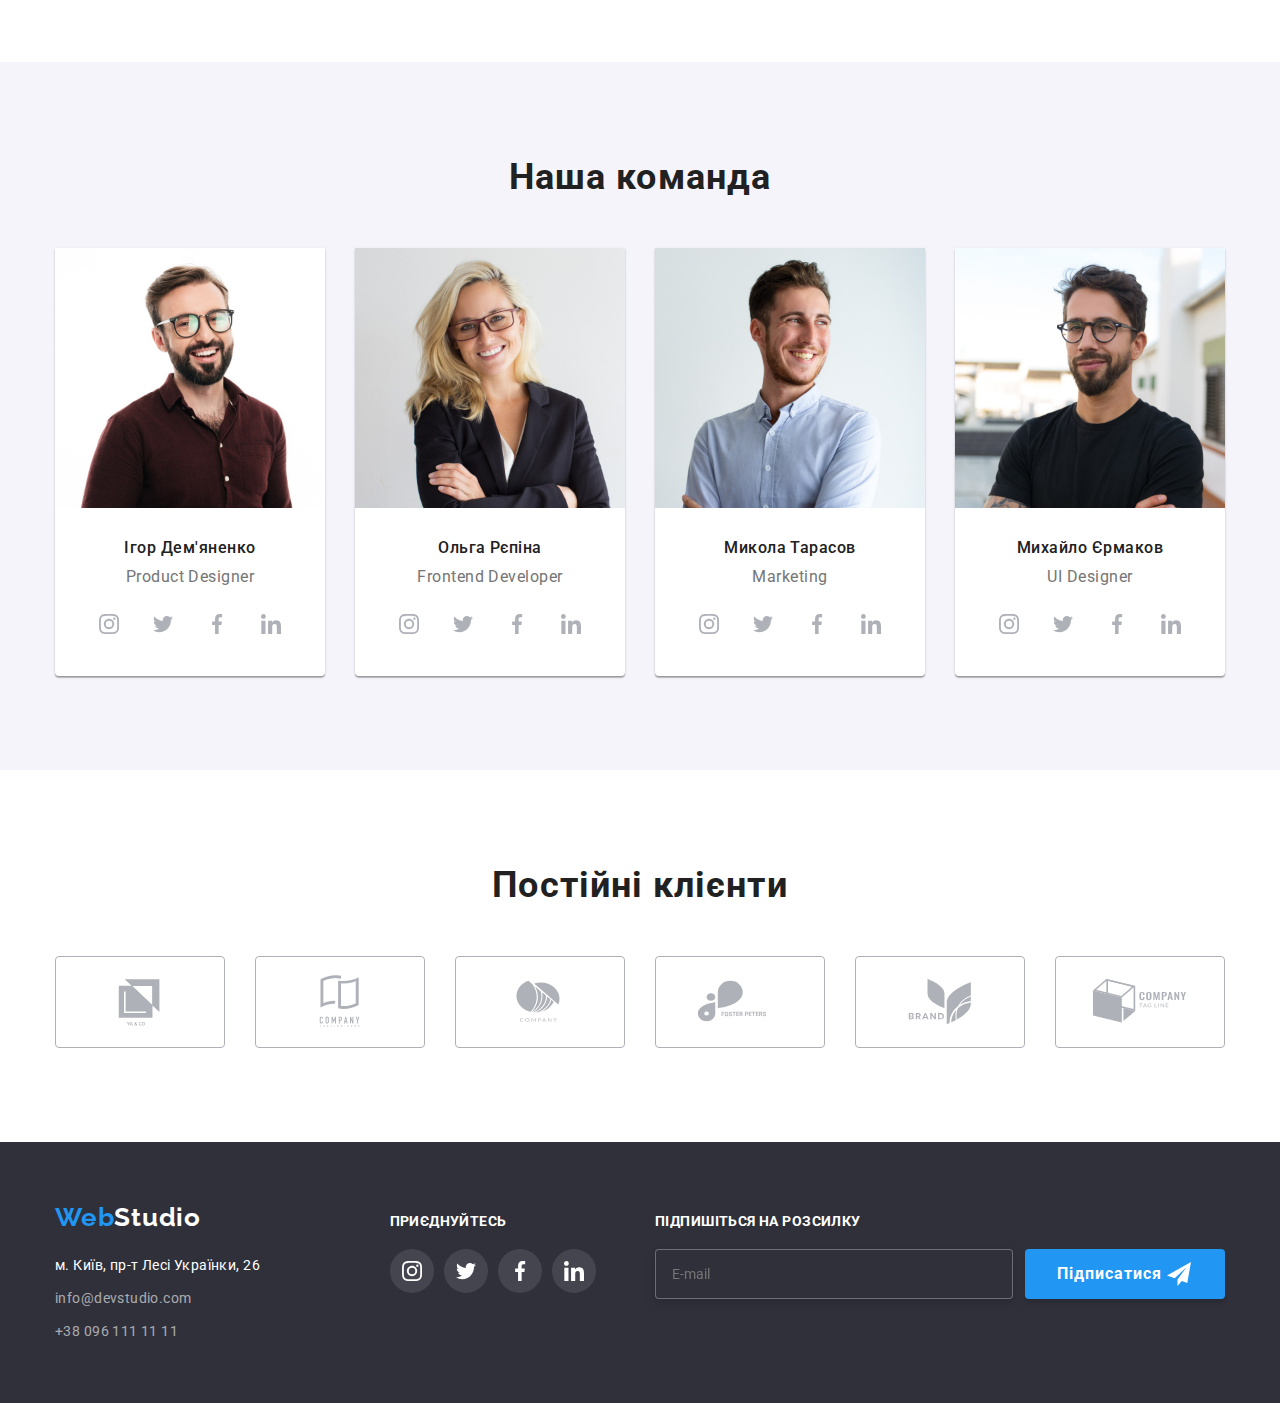
==== commit 6a409eaf: "hw-07 зробив БЕМ HTML розмітки" ====
--- a/index.html
+++ b/index.html
@@ -21,40 +21,40 @@
   <body>
     <!-- Шапка -->
     <header class="header">
-      <div class="container container-head">
+      <div class="container container-header">
         <nav class="nav">
-          <a class="logo-head" href="./index.html"><span class="accent">Web</span>Studio</a>
-          <ul class="list-nav">
-            <li class="item-nav">
-              <a class="link-nav active" href="./index.html">Студія</a>
-            </li>
-            <li class="item-nav">
+          <a class="nav__logo" href="./index.html"><span class="accent">Web</span>Studio</a>
+          <ul class="nav__list">
+            <li class="nav__item">
+              <a class="nav__link active" href="./index.html">Студія</a>
+            </li>
+            <li class="nav__item">
               <a class="link-nav" href="./portfolio.html">Портфоліо</a>
             </li>
-            <li class="item-nav">
-              <a class="link-nav" href="">Контакти</a>
+            <li class="nav__item">
+              <a class="nav__link" href="">Контакти</a>
             </li>
           </ul>
         </nav>
 
-        <ul class="list-contakt">
-          <li class="item">
+        <ul class="contakt__list">
+          <li class="contakt__address">
             <a
-              class="link-address"
+              class="contakt__link"
               href="mailto:info@devstudio.com"
               target="_blank"
               rel="noreferrer noopener"
             >
-              <svg class="address-icons" width="16" height="12">
+              <svg class="contakt__address-icons" width="16" height="12">
                 <use href="./images/icons.svg#envelope"></use>
               </svg>
 
               info@devstudio.com</a
             >
           </li>
-          <li class="item-tel">
-            <a class="link-tel" href="tel:+380961111111" target="_blank" rel="noreferrer noopener">
-              <svg class="tel-icons" width="10" height="16">
+          <li class="contakt__tel">
+            <a class="contakt__link" href="tel:+380961111111" target="_blank" rel="noreferrer noopener">
+              <svg class="contakt__tel-icons" width="10" height="16">
                 <use href="./images/icons.svg#tel"></use>
               </svg>
               +38 096 111 11 11</a
@@ -67,8 +67,8 @@
     <main class="main ">
       <section class="hero section">
         <div class="container">
-          <h1 class="hero-title">Ефективні рішення для вашого бізнесу</h1>
-          <button class="btns" type="button" data-modal-open >Замовити послугу</button>
+          <h1 class="hero__title">Ефективні рішення для вашого бізнесу</h1>
+          <button class="hero__btns" type="button" data-modal-open >Замовити послугу</button>
         </div>
       </section>
 
@@ -77,48 +77,48 @@
       <section class="about section">
         <div class="container">
           <h2 class="visually-hidden">Переваги</h2>
-          <ul class="list-about">
-            <li class="item-about">
-              <div class="item-icon-adout">
-                <svg class="about-icons" width="70" height="70">
+          <ul class="about__list">
+            <li class="about__item">
+              <div class="adout__img">
+                <svg class="about__icons" width="70" height="70">
                   <use href="./images/icons.svg#antenna"></use>
                 </svg>
               </div>
-              <h3 class="title-about">УВАГА ДО ДЕТАЛЕЙ</h3>
-              <p class="text-about">
+              <h3 class="about__title">УВАГА ДО ДЕТАЛЕЙ</h3>
+              <p class="about__text">
                 Ідейні міркування, і навіть початок повсякденної роботи з формування позиції.
               </p>
             </li>
-            <li class="item-about">
-              <div class="item-icon-adout">
-                <svg class="about-icons" width="70" height="70">
+            <li class="about__item">
+              <div class="adout__img">
+                <svg class="about__icons" width="70" height="70">
                   <use href="./images/icons.svg#clock"></use>
                 </svg>
               </div>
-              <h3 class="title-about">ПУНКТУАЛЬНІСТЬ</h3>
-              <p class="text-about">
+              <h3 class="about__title">ПУНКТУАЛЬНІСТЬ</h3>
+              <p class="about__text">
                 Завдання організації, особливо рамки і місце навчання кадрів тягне у себе.
               </p>
             </li>
-            <li class="item-about">
-              <div class="item-icon-adout">
-                <svg class="about-icons" width="70" height="70">
+            <li class="about__item">
+              <div class="adout__img">
+                <svg class="about__icons" width="70" height="70">
                   <use href="./images/icons.svg#diagram"></use>
                 </svg>
               </div>
-              <h3 class="title-about">ПЛАНУВАННЯ</h3>
-              <p class="text-about">
+              <h3 class="about__title">ПЛАНУВАННЯ</h3>
+              <p class="about__text">
                 Так само консультація з широким активом значною мірою зумовлює.
               </p>
             </li>
-            <li class="item-about">
-              <div class="item-icon-adout">
-                <svg class="about-icons" width="70" height="70">
+            <li class="about__item">
+              <div class="adout__img">
+                <svg class="about__icons" width="70" height="70">
                   <use href="./images/icons.svg#astronaut"></use>
                 </svg>
               </div>
-              <h3 class="title-about">СУЧАСНІ ТЕХНОЛОГІЇ</h3>
-              <p class="text-about">
+              <h3 class="about__title">СУЧАСНІ ТЕХНОЛОГІЇ</h3>
+              <p class="about__text">
                 Значимість цих проблем настільки очевидна, що реалізація планових завдань.
               </p>
             </li>
@@ -128,49 +128,49 @@
 
       <!-- Блок чим ми займаймось-->
 
-      <section class="img section">
+      <section class="work section">
         <div class="container">
           <h2 class="title-hero">Чим ми займаємося</h2>
-          <ul class="list-img">
-            <li class="list-item">
-              <div class="tomb-work">
+          <ul class="work__list">
+            <li class="work__item">
+              <div class="work__tomb">
               <img
-                class="img"
+                class="work__img"
                 src="./images/main/img-1.jpg"
                 alt="набирає код на клавіатурі"
                 width="370"
                 height="294"
               />
-                <div class="overlay-work">
-                <p class="text-work">Десктопні додатки</p>
-              </div>
-              </div>
-            </li>
-            <li class="list-item">
-              <div class="tomb-work">
+                <div class="work__overlay">
+                <p class="work__text">Десктопні додатки</p>
+              </div>
+              </div>
+            </li>
+            <li class="work__item">
+              <div class="work__tomb">
               <img
-                class="img"
+                class="work__img"
                 src="./images/main/img-2.jpg"
                 alt="дивится налаштування для екрану телефону на ноудбуці"
                 width="370"
                 height="294"
               />
-              <div class="overlay-work">
-                <p class="text-work">Мобільні додатки</p>
-              </div>
-              </div>
-            </li>
-            <li class="list-item">
-              <div class="tomb-work">
+              <div class="work__overlay">
+                <p class="work__text">Мобільні додатки</p>
+              </div>
+              </div>
+            </li>
+            <li class="work__item">
+              <div class="work__tomb">
               <img
-                class="img"
+                class="work__img"
                 src="./images/main/img-3.jpg"
                 alt="підбирає коильори на планшеті"
                 width="370"
                 height="294"
               />
-                <div class="overlay-work">
-                <p class="text-work">Дизайнерські рішення</p>
+                <div class="work__overlay">
+                <p class="work__text">Дизайнерські рішення</p>
               </div>
               </div>
             </li>
@@ -180,264 +180,264 @@
 
       <!-- Блок наша команда -->
 
-      <section class="section section-team">
+      <section class="team section">
         <div class="container">
           <h2 class="title-hero">Наша команда</h2>
-          <ul class="list-team">
-            <li class="item-team">
+          <ul class="team__list">
+            <li class="team__item">
               <img
-                class="img-team"
+                class="team__img"
                 src="./images/main/img-4.jpg"
                 alt="фото хлопця"
                 width="270"
                 height="260"
               />
-              <div class="team-wrap">
-                <h3 class="title-team">Ігор Дем'яненко</h3>
-                <p class="text-team">Product Designer</p>
-                <ul class="socials list">
-                  <li class="socilas-item">
-                    <a
-                      class="socials-link"
+              <div class="team__wrap">
+                <h3 class="team__title">Ігор Дем'яненко</h3>
+                <p class="team__text">Product Designer</p>
+                <ul class="socials">
+                  <li class="socilas__item">
+                    <a
+                      class="socials__link"
                       href="https://www.instagram.com/"
                       target="_blank"
                       rel="noreferrer noopener"
                       aria-label="Instagram"
                     >
-                      <svg class="socials-icons" width="20" height="20">
+                      <svg class="socials__icons" width="20" height="20">
                         <use href="./images/icons.svg#instagram"></use>
                       </svg>
                     </a>
                   </li>
-                  <li class="socilas-item">
-                    <a
-                      class="socials-link"
+                  <li class="socilas__item">
+                    <a
+                      class="socials__link"
                       href="https://twitter.com/"
                       target="_blank"
                       rel="noreferrer noopener"
                       aria-label="Twitter"
                     >
-                      <svg class="socials-icons" width="20" height="20">
+                      <svg class="socials__icons" width="20" height="20">
                         <use href="./images/icons.svg#twitter"></use>
                       </svg>
                     </a>
                   </li>
-                  <li class="socilas-item">
-                    <a
-                      class="socials-link"
+                  <li class="socilas__item">
+                    <a
+                      class="socials__link"
                       href="https://www.facebook.com/"
                       target="_blank"
                       rel="noreferrer noopener"
                       aria-label="Facebook"
                     >
-                      <svg class="socials-icons" width="20" height="20">
+                      <svg class="socials__icons" width="20" height="20">
                         <use href="./images/icons.svg#facebook"></use></svg
                     ></a>
                   </li>
-                  <li class="socilas-item">
-                    <a
-                      class="socials-link"
+                  <li class="socilas__item">
+                    <a
+                      class="socials__link"
                       href="https://www.linkedin.com/"
                       target="_blank"
                       rel="noreferrer noopener"
                       aria-label="Linkedin"
                     >
-                      <svg class="socials-icons" width="20" height="20">
+                      <svg class="socials__icons" width="20" height="20">
                         <use href="./images/icons.svg#linkedin"></use></svg
                     ></a>
                   </li>
                 </ul>
               </div>
             </li>
-            <li class="item-team">
+            <li class="team__item">
               <img
-                class="img-team"
+                class=team__img"
                 src="./images/main/img-5.jpg"
                 alt="фото дівчини"
                 width="270"
                 height="260"
               />
-              <div class="team-wrap">
-                <h3 class="title-team">Ольга Рєпіна</h3>
-                <p class="text-team">Frontend Developer</p>
-                <ul class="socials list">
-                  <li class="socilas-item">
-                    <a
-                      class="socials-link"
+              <div class="team__wrap">
+                <h3 class="team__title">Ольга Рєпіна</h3>
+                <p class="team__text">Frontend Developer</p>
+                <ul class="socials">
+                  <li class="socilas__item">
+                    <a
+                      class="socials__link"
                       href="https://www.instagram.com/"
                       target="_blank"
                       rel="noreferrer noopener"
                       aria-label="Instagram"
                     >
-                      <svg class="socials-icons" width="20" height="20">
+                      <svg class="socials__icons" width="20" height="20">
                         <use href="./images/icons.svg#instagram"></use>
                       </svg>
                     </a>
                   </li>
-                  <li class="socilas-item">
-                    <a
-                      class="socials-link"
+                  <li class="socilas__item">
+                    <a
+                      class="socials__link"
                       href="https://twitter.com/"
                       target="_blank"
                       rel="noreferrer noopener"
                       aria-label="Twitter"
                     >
-                      <svg class="socials-icons" width="20" height="20">
+                      <svg class="socials__icons" width="20" height="20">
                         <use href="./images/icons.svg#twitter"></use>
                       </svg>
                     </a>
                   </li>
-                  <li class="socilas-item">
-                    <a
-                      class="socials-link"
+                  <li class="socilas__item">
+                    <a
+                      class="socials__link"
                       href="https://www.facebook.com/"
                       target="_blank"
                       rel="noreferrer noopener"
                       aria-label="Facebook"
                     >
-                      <svg class="socials-icons" width="20" height="20">
+                      <svg class="socials__icons" width="20" height="20">
                         <use href="./images/icons.svg#facebook"></use></svg
                     ></a>
                   </li>
-                  <li class="socilas-item">
-                    <a
-                      class="socials-link"
+                  <li class="socilas__item">
+                    <a
+                      class="socials__link"
                       href="https://www.linkedin.com/"
                       target="_blank"
                       rel="noreferrer noopener"
                       aria-label="Linkedin"
                     >
-                      <svg class="socials-icons" width="20" height="20">
+                      <svg class="socials__icons" width="20" height="20">
                         <use href="./images/icons.svg#linkedin"></use></svg
                     ></a>
                   </li>
                 </ul>
               </div>
             </li>
-            <li class="item-team">
+            <li class="team__item">
               <img
-                class="img-team"
+                class=team__img"
                 src="./images/main/img-6.jpg"
                 alt="фото хлопця"
                 width="270"
                 height="260"
               />
-              <div class="team-wrap">
-                <h3 class="title-team">Микола Тарасов</h3>
-                <p class="text-team">Marketing</p>
-                <ul class="socials list">
-                  <li class="socilas-item">
-                    <a
-                      class="socials-link"
+              <div class="team__wrap">
+                <h3 class="team__title">Микола Тарасов</h3>
+                <p class="team__text">Marketing</p>
+                <ul class="socials">
+                  <li class="socilas__item">
+                    <a
+                      class="socials__link"
                       href="https://www.instagram.com/"
                       target="_blank"
                       rel="noreferrer noopener"
                       aria-label="Instagram"
                     >
-                      <svg class="socials-icons" width="20" height="20">
+                      <svg class="socials__icons" width="20" height="20">
                         <use href="./images/icons.svg#instagram"></use>
                       </svg>
                     </a>
                   </li>
-                  <li class="socilas-item">
-                    <a
-                      class="socials-link"
+                  <li class="socilas__item">
+                    <a
+                      class="socials__link"
                       href="https://twitter.com/"
                       target="_blank"
                       rel="noreferrer noopener"
                       aria-label="Twitter"
                     >
-                      <svg class="socials-icons" width="20" height="20">
+                      <svg class="socials__icons" width="20" height="20">
                         <use href="./images/icons.svg#twitter"></use>
                       </svg>
                     </a>
                   </li>
-                  <li class="socilas-item">
-                    <a
-                      class="socials-link"
+                  <li class="socilas__item">
+                    <a
+                      class="socials__link"
                       href="https://www.facebook.com/"
                       target="_blank"
                       rel="noreferrer noopener"
                       aria-label="Facebook"
                     >
-                      <svg class="socials-icons" width="20" height="20">
+                      <svg class="socials__icons" width="20" height="20">
                         <use href="./images/icons.svg#facebook"></use></svg
                     ></a>
                   </li>
-                  <li class="socilas-item">
-                    <a
-                      class="socials-link"
+                  <li class="socilas__item">
+                    <a
+                      class="socials__link"
                       href="https://www.linkedin.com/"
                       target="_blank"
                       rel="noreferrer noopener"
                       aria-label="Linkedin"
                     >
-                      <svg class="socials-icons" width="20" height="20">
+                      <svg class="socials__icons" width="20" height="20">
                         <use href="./images/icons.svg#linkedin"></use></svg
                     ></a>
                   </li>
                 </ul>
               </div>
             </li>
-            <li class="item-team">
+            <li class="team__item">
               <img
-                class="img-team"
+                class=team__img"
                 src="./images/main/img-7.jpg"
                 alt="фото хлопця"
                 width="270"
                 height="260"
               />
-              <div class="team-wrap">
-                <h3 class="title-team">Михайло Єрмаков</h3>
-                <p class="text-team">UI Designer</p>
-                <ul class="socials list">
-                  <li class="socilas-item">
-                    <a
-                      class="socials-link"
+              <div class="team__wrap">
+                <h3 class="team__title">Михайло Єрмаков</h3>
+                <p class="team__text">UI Designer</p>
+                <ul class="socials">
+                  <li class="socilas__item">
+                    <a
+                      class="socials__link"
                       href="https://www.instagram.com/"
                       target="_blank"
                       rel="noreferrer noopener"
                       aria-label="Instagram"
                     >
-                      <svg class="socials-icons" width="20" height="20">
+                      <svg class="socials__icons" width="20" height="20">
                         <use href="./images/icons.svg#instagram"></use>
                       </svg>
                     </a>
                   </li>
-                  <li class="socilas-item">
-                    <a
-                      class="socials-link"
+                  <li class="socilas__item">
+                    <a
+                      class="socials__link"
                       href="https://twitter.com/"
                       target="_blank"
                       rel="noreferrer noopener"
                       aria-label="Twitter"
                     >
-                      <svg class="socials-icons" width="20" height="20">
+                      <svg class="socials__icons" width="20" height="20">
                         <use href="./images/icons.svg#twitter"></use>
                       </svg>
                     </a>
                   </li>
-                  <li class="socilas-item">
-                    <a
-                      class="socials-link"
+                  <li class="socilas__item">
+                    <a
+                      class="socials__link"
                       href="https://www.facebook.com/"
                       target="_blank"
                       rel="noreferrer noopener"
                       aria-label="Facebook"
                     >
-                      <svg class="socials-icons" width="20" height="20">
+                      <svg class="socials__icons" width="20" height="20">
                         <use href="./images/icons.svg#facebook"></use></svg
                     ></a>
                   </li>
-                  <li class="socilas-item">
-                    <a
-                      class="socials-link"
+                  <li class="socilas__item">
+                    <a
+                      class="socials__link"
                       href="https://www.linkedin.com/"
                       target="_blank"
                       rel="noreferrer noopener"
                       aria-label="Linkedin"
                     >
-                      <svg class="socials-icons" width="20" height="20">
+                      <svg class="socials__icons" width="20" height="20">
                         <use href="./images/icons.svg#linkedin"></use></svg
                     ></a>
                   </li>
@@ -450,48 +450,48 @@
 
       <!--Постійні клієнти-->
 
-      <section class="section cliens">
+      <section class="cliens section">
         <div class="container">
           <h2 class="title-hero">Постійні клієнти</h2>
-          <ul class="icons-list">
-            <li class="icons-item">
-              <a class="icons-link" href="">
-                <svg class="cliens-icons" width="106" height="60">
+          <ul class="cliens__list">
+            <li class="cliens__item">
+              <a class="cliens__link" href="">
+                <svg class="cliens__icons" width="106" height="60">
                   <use href="./images/icons.svg#Logo-1"></use>
                 </svg>
               </a>
             </li>
-            <li class="icons-item">
-              <a class="icons-link" href="">
-                <svg class="cliens-icons" width="106" height="60">
+            <li class="cliens__item">
+              <a class="cliens__link" href="">
+                <svg class="cliens__icons" width="106" height="60">
                   <use href="./images/icons.svg#Logo-2"></use>
                 </svg>
               </a>
             </li>
-            <li class="icons-item">
-              <a class="icons-link" href="">
-                <svg class="cliens-icons" width="106" height="60">
+            <li class="cliens__item">
+              <a class="cliens__link" href="">
+                <svg class="cliens__icons" width="106" height="60">
                   <use href="./images/icons.svg#Logo-3"></use>
                 </svg>
               </a>
             </li>
-            <li class="icons-item">
-              <a class="icons-link" href="">
-                <svg class="cliens-icons" width="106" height="60">
+            <li class="cliens__item">
+              <a class="cliens__link" href="">
+                <svg class="cliens__icons" width="106" height="60">
                   <use href="./images/icons.svg#Logo-4"></use>
                 </svg>
               </a>
             </li>
-            <li class="icons-item">
-              <a class="icons-link" href="">
-                <svg class="cliens-icons" width="106" height="60">
+            <li class="cliens__item">
+              <a class="cliens__link" href="">
+                <svg class="cliens__icons" width="106" height="60">
                   <use href="./images/icons.svg#Logo-5"></use>
                 </svg>
               </a>
             </li>
-            <li class="icons-item">
-              <a class="icons-link" href="">
-                <svg class="cliens-icons" width="106" height="60">
+            <li class="cliens__item">
+              <a class="cliens__link" href="">
+                <svg class="cliens__icons" width="106" height="60">
                   <use href="./images/icons.svg#Logo-6"></use>
                 </svg>
               </a>
@@ -501,91 +501,95 @@
       </section>
     </main>
 
+    <!-- Footer-->
+
+
     <footer class="footer">
       <div class="container foot-wrap">
         <div class="contact">
-        <a class="logo-foot" href="./index.html"><span class="accent">Web</span>Studio</a>
+        <a class="contact__logo" href="./index.html"><span class="accent">Web</span>Studio</a>
           <address class="cont">
-            <ul class="list-cont">
-              <li class="item-cont">
-                <a class="link-cont" href="">м. Київ, пр-т Лесі Українки, 26</a>
+            <ul class="cont__list">
+              <li class="cont__item">
+                <a class="cont__link-address" href="">м. Київ, пр-т Лесі Українки, 26</a>
               </li>
-              <li class="item-cont">
-                <a class="link-address-foot" href="mailto:info@devstudio.com">info@devstudio.com</a>
+              <li class="cont__item">
+                <a class="cont__link " href="mailto:info@devstudio.com">info@devstudio.com</a>
               </li>
-              <li class="item-cont">
-                <a class="link-tel-foot" href="tel:+380961111111">+38 096 111 11 11</a>
+              <li class="cont__item">
+                <a class="cont__link " href="tel:+380961111111">+38 096 111 11 11</a>
               </li>
             </ul>
           </address>
           </div>
 
-          <div class="social-foot">
-            <h2 class="title-foote">ПРИЄДНУЙТЕСЬ</h2>
-            <ul class="socials list-foot">
-              <li class="socilas-item-foot">
+          <div class="social">
+            <h2 class="social__title">ПРИЄДНУЙТЕСЬ</h2>
+            <ul class="socials">
+              <li class="social__item">
                 <a
-                  class="socials-link-foot"
+                  class="social__link"
                   href="https://www.instagram.com/"
                   target="_blank"
                   rel="noreferrer noopener"
                   aria-label="Instagram"
                 >
-                  <svg class="socials-icons-foot" width="20" height="20">
+                  <svg class="social__icons" width="20" height="20">
                     <use href="./images/icons.svg#instagram"></use>
                   </svg>
                 </a>
               </li>
-              <li class="socilas-item-foot">
+              <li class="social__item">
                 <a
-                  class="socials-link-foot"
+                  class="social__link"
                   href="https://twitter.com/"
                   target="_blank"
                   rel="noreferrer noopener"
                   aria-label="Twitter"
                 >
-                  <svg class="socials-icons-foot" width="20" height="20">
+                  <svg class="social__icons" width="20" height="20">
                     <use href="./images/icons.svg#twitter"></use>
                   </svg>
                 </a>
               </li>
-              <li class="socilas-item-foot">
+              <li class="social__item">
                 <a
-                  class="socials-link-foot"
+                  class="social__link"
                   href="https://www.facebook.com/"
                   target="_blank"
                   rel="noreferrer noopener"
                   aria-label="Facebook"
                 >
-                  <svg class="socials-icons-foot" width="20" height="20">
+                  <svg class="social__icons" width="20" height="20">
                     <use href="./images/icons.svg#facebook"></use></svg
                 ></a>
               </li>
-              <li class="socilas--foot">
+              <li class="social__item">
                 <a
-                  class="socials-link-foot"
+                  class="social__link"
                   href="https://www.linkedin.com/"
                   target="_blank"
                   rel="noreferrer noopener"
                   aria-label="Linkedin"
                 >
-                  <svg class="socials-icons-foot" width="20" height="20">
+                  <svg class="social__icons" width="20" height="20">
                     <use href="./images/icons.svg#linkedin"></use></svg
                 ></a>
               </li>
             </ul>
           </div>
 
-          <form class="form-footer" name="form-emil">
-            <strong class="form-footer-title">Підпишіться на розсилку</strong>
-
-              <div class="form-footer-group" role="group">
-                <lable class="form-footer-field">
-                  <input type="email" class="form-footer-input" name="email" placeholder="E-mail">
+
+          <form class="subscription" name="form-emil">
+            <strong class="subscription__title">Підпишіться на розсилку</strong>
+
+              <div class="subscription__group" role="group">
+                <lable class="subscription__field">
+                  <input type="email" class="subscription__input" name="email" placeholder="E-mail">
                 </lable>
               
-              <button class="footer-btn" type="submit">Підписатися</button>
-              <svg class="footer-btn-icons" width="24" height="24" >
+              <button class="subscription__btn" type="submit">Підписатися</button>
+              <svg class="subscription__icons" width="24" height="24" >
                 <use href="./images/icons.svg#send"></use>
               </svg>
               <div>
@@ -598,40 +602,40 @@
 
     <div class="backdrop is-hidden" data-modal>
       <div class="modal">
-        <button class="modal-btn" type=" button" data-modal-close>
+        <button class="modal__btn" type=" button" data-modal-close>
           <svg width="18" height="18" >
             <use href="./images/icons.svg#close-btn"></use>
           </svg>
         </button>
       
-        <form class="register-form" name="register-form">
-          <strong class="register-form-title">Залиште свої дані, ми вам передзвонимо</strong>
+        <form class="register" name="register-form">
+          <strong class="register__title">Залиште свої дані, ми вам передзвонимо</strong>
           
-          <div class="register-form-grpup"  role="group">
-            <label class="register-form-field">
-              <span class="register-form-lable">Ім'я</span>
-              <input class="register-form-input"  type="text" name="Ім'я">
-              <svg class="register-form-icons" width="18" height="18">
+          <div class="register__group"  role="group">
+            <label class="register__field">
+              <span class="register__lable">Ім'я</span>
+              <input class="register__input"  type="text" name="Ім'я">
+              <svg class="register__icons" width="18" height="18">
                 <use href="./images/icons.svg#person" ></use>
               </svg>
             </label>
-              <label class="register-form-field"> 
+              <label class="register__field"> 
               <span class="register-form-lable">Телефон</span>
-              <input class="register-form-input" type="tel" name="Телефон">
-              <svg class="register-form-icons" width="18" height="18">
+              <input class="register__input" type="tel" name="Телефон">
+              <svg class="register__icons" width="18" height="18">
                 <use href="./images/icons.svg#phone"></use>
               </svg>
             </label>
-              <label class="register-form-field">
-              <span class="register-form-lable">Пошта</span>
-              <input class="register-form-input" type="email" name="Пошта">
-              <svg class="register-form-icons" width="18" height="18">
+              <label class="register__field">
+              <span class="register__lable">Пошта</span>
+              <input class="register__input" type="email" name="Пошта">
+              <svg class="register__icons" width="18" height="18">
                 <use href="./images/icons.svg#email"></use>
               </svg>
             </label>
-            <label class="register-form-field">
-              <span class="register-form-lable">Коментар</span>
-              <textarea class="register-form-message" 
+            <label class="register__field">
+              <span class="register__lable">Коментар</span>
+              <textarea class="register__message" 
               name="Коментар"
                rows="5"
                placeholder="Введіть текст"></textarea>
@@ -639,17 +643,17 @@
 
           </div>
           
-          <label class="register-form-agreement">
-            <input class="register-form-checkbox visually-hidden " type="checkbox" name="Погоджуюся з розсилкою та приймаю Умови договору" id="">
-            <svg class="register-form-icons-checkbox" width="16" height="15">
-                <use class="icon-cheked" href="./images/icons.svg#checked" ></use>
-                <use class="icon-uncheked" href="./images/icons.svg#unchecked" ></use>
+          <label class="register__agreement">
+            <input class="register__checkbox visually-hidden " type="checkbox" name="Погоджуюся з розсилкою та приймаю Умови договору" id="">
+            <svg class="register__icons-checkbox" width="16" height="15">
+                <use class="register__icon-cheked" href="./images/icons.svg#checked" ></use>
+                <use class="register__icon-uncheked" href="./images/icons.svg#unchecked" ></use>
               </svg>
-            <span class="register-form-desc">Погоджуюся з розсилкою та приймаю 
-              <a class="register-form-link" href="">Умови договору</a></span>
+            <span class="register__desc">Погоджуюся з розсилкою та приймаю 
+              <a class="register__link" href="">Умови договору</a></span>
           </label>
 
-          <button class="register-form-btn" type="submit">Відправити</button>
+          <button class="register__btn" type="submit">Відправити</button>
         </form>
       </div>
     </div>
--- a/CSS/style.css
+++ b/CSS/style.css
@@ -85,7 +85,7 @@
   gap: 10px;
 }
 
-.socials-link {
+.socials__link {
   display: flex;
   justify-content: center;
   align-items: center;
@@ -97,7 +97,7 @@
   transition: color var(--animation), background-color var(--animation);
 }
 
-.socials-icons {
+.socials__icons {
   /*fill: currentColor;*/
   transition: fill var(--animation), background-color var(--animation);
 }
@@ -108,15 +108,15 @@
 }
   */
 
-.socials-link:hover,
-.socials-link:focus {
+.socials__link:hover,
+.socials__link:focus {
   background-color: var(--accent-color);
   fill: var(--backgraund-color);
 }
 
 /* Клієнти */
 
-.icons-list {
+.cliens__list {
   display: flex;
   justify-content: center;
   gap: 30px;
@@ -125,7 +125,7 @@
   cursor: pointer;
 }
 
-/*.icons-item {
+/*.cliens__item {
   display: flex;
   justify-content: center;
   align-items: center;
@@ -135,7 +135,7 @@
   border-radius: 4px;
 }
 */
-.icons-link {
+.cliens__link {
   display: flex;
   justify-content: center;
   align-items: center;
@@ -147,12 +147,12 @@
   transition: color var(--animation), background-color var(--animation);
 }
 
-.cliens-icons {
+.cliens__icons {
   transition: fill var(--animation);
 }
 
-.icons-link:hover,
-.icons-link:focus {
+.cliens__link:hover,
+.cliens__link:focus {
   fill: var(--accent-color);
   border-color: var(--accent-color);
 }
@@ -166,7 +166,7 @@
   text-decoration: none;
 }
 
-.container-head {
+.container-header {
   display: flex;
   align-items: center;
 }
@@ -176,39 +176,34 @@
   color: var(--accent-color);
 }
 
-.link-tel:hover,
-.link-tel:focus {
+.contakt__link:hover,
+.contakt__link:focus {
   color: var(--accent-color);
 }
 
-.link-address:hover,
-.link-address:focus {
-  color: var(--accent-color);
-}
-
-.address-icons {
+.contakt__address-icons {
   fill: currentColor;
 }
 
-.tel-icons {
+.contakt__tel-icons {
   fill: currentColor;
 }
 
-.address-icons:hover,
-.address-icons:focus {
+.contakt__address-icons:hover,
+.contakt__address-icons:focus {
   fill: var(--accent-color);
 }
 
-.tel-icons:hover,
-.tel-icons:focus {
+.contakt__tel-icons:hover,
+.contakt__tel-icons:focus {
   fill: var(--accent-color);
 }
 
-.tel-icons {
-  justify-content: center;
-  align-items: center;
-}
-.item-tel {
+.contakt__tel-icons {
+  justify-content: center;
+  align-items: center;
+}
+.contakt__tel {
   gap: 10px;
 }
 
@@ -218,7 +213,12 @@
   border-bottom: 1px solid #ececec;
 }
 
-.logo-head {
+.nav {
+  display: flex;
+  align-items: center;
+}
+
+.nav__logo {
   font-family: 'Raleway';
   font-style: normal;
   font-weight: 700;
@@ -228,16 +228,11 @@
   margin-right: 93px;
 }
 
-.nav {
-  display: flex;
-  align-items: center;
-}
-
-.list-nav {
+.nav__list {
   gap: 50px;
 }
 
-.list-contakt {
+.contakt__list {
   display: flex;
   align-items: center;
   justify-content: center;
@@ -255,7 +250,7 @@
   color: var(--accent-color);
 } */
 
-.link-nav {
+.nav__link {
   font-weight: 500;
   font-size: 14px;
   line-height: calc(16 / 14);
@@ -265,7 +260,7 @@
   transition: color var(--animation);
 }
 
-.link-nav.active::after {
+.nav__link.active::after {
   content: '';
   position: absolute;
   bottom: 0;
@@ -277,22 +272,7 @@
   background-color: var(--accent-color);
 }
 
-.link-address {
-  display: flex;
-  justify-content: center;
-  align-items: center;
-  gap: 10px;
-  color: var(--secondary-text-color);
-  font-weight: 500;
-  font-size: 14px;
-  line-height: calc(16 / 14);
-  letter-spacing: 0.02em;
-  padding-top: 32px;
-  padding-bottom: 32px;
-  transition: color var(--animation);
-}
-
-.link-tel {
+.contakt__link {
   display: flex;
   justify-content: center;
   align-items: center;
@@ -322,7 +302,7 @@
   margin: 0 auto;
 }
 
-.hero-title {
+.hero__title {
   width: 696px;
   font-weight: 900;
   font-size: 44px;
@@ -336,12 +316,12 @@
   margin-bottom: 30px;
 }
 
-.btns:hover,
-.btns:focus {
+.hero__btns:hover,
+.hero__btns:focus {
   cursor: pointer;
 }
 
-.btns {
+.hero__btns {
   width: 216px;
   min-height: 50px;
 
@@ -356,14 +336,14 @@
 
 /* Блок про нас */
 
-.list-icon-about {
+.adout__img {
   display: flex;
   justify-content: center;
   gap: 30px;
   margin-bottom: 30px;
 }
 
-.item-icon-adout {
+.about__icons {
   display: flex;
   justify-content: center;
   align-items: center;
@@ -374,18 +354,18 @@
   margin-bottom: 30px;
 }
 
-.list-about {
+.about__list {
   display: flex;
   justify-content: center;
   gap: 30px;
   margin-bottom: 30px;
 }
 
-.item-about {
+.about__item {
   width: calc((100% - 90px) / 4);
 }
 
-.title-about {
+.about__title {
   font-size: 14px;
   line-height: calc(16 / 14);
   letter-spacing: 0.03em;
@@ -393,16 +373,18 @@
   margin-bottom: 10px;
 }
 
-.text-about {
+.about__text {
   line-height: calc(24 / 14);
   letter-spacing: 0.03em;
   color: var(--secondary-text-color);
 }
 
 /* Блок чим ми займаймось */
-.img {
+
+.work {
   padding-top: 0;
 }
+
 .title-hero {
   font-weight: 700;
   font-size: 36px;
@@ -412,16 +394,16 @@
   margin-bottom: 50px;
 }
 
-.list-img {
+.work__list {
   gap: 30px;
   padding-bottom: 0;
 }
 
-.tomb-work {
+.work__tomb {
   position: relative;
 }
 
-.overlay-work {
+.work__overlay {
   position: absolute;
   bottom: 0;
   left: 0;
@@ -437,7 +419,7 @@
   padding-bottom: 27px;
 }
 
-.text-work {
+.work__text {
   font-weight: 700;
   font-size: 14px;
   line-height: calc(16 / 14);
@@ -448,18 +430,18 @@
 
 /* Блок наша команда */
 
-.team-wrap {
+.team {
+  background-color: #f5f4fa;
+}
+
+.team__wrap {
   padding-top: 30px;
   padding-bottom: 30px;
   padding-left: 32px;
   padding-right: 32px;
 }
 
-.section-team {
-  background-color: #f5f4fa;
-}
-
-.title-team {
+.team__title {
   font-weight: 500;
   font-size: 16px;
   line-height: calc(19 / 16);
@@ -469,11 +451,11 @@
   margin-bottom: 10px;
 }
 
-.list-team {
+.team__list {
   gap: 30px;
 }
 
-.item-team {
+.team__item {
   width: calc((100% - 90px) / 4);
   box-shadow: 0px 1px 3px rgba(0, 0, 0, 0.12), 0px 1px 1px rgba(0, 0, 0, 0.14),
     0px 2px 1px rgba(0, 0, 0, 0.2);
@@ -481,7 +463,7 @@
   background: var(--backgraund-color);
 }
 
-.text-team {
+.team__text {
   margin-bottom: 16px;
   font-weight: 400;
   font-size: 16px;
@@ -517,14 +499,14 @@
   margin-right: 70px;
 }
 
-.list-cont {
+.cont__list {
   display: list-item;
   font-weight: 400;
   font-size: 14px;
   line-height: calc(24 / 14);
 }
 
-.logo-foot {
+.contact__logo {
   font-family: 'Raleway';
   font-style: normal;
   font-weight: 700;
@@ -534,13 +516,14 @@
   color: var(--backgraund-color);
 }
 
-.item-cont {
+.cont__item {
   margin-bottom: 9px;
 }
-.item-cont:last-child {
+.cont__item:last-child {
   margin-bottom: 0;
 }
-.link-tel-foot {
+
+.cont__link {
   font-style: normal;
   font-weight: 400;
   font-size: 14px;
@@ -549,41 +532,27 @@
   transition: color var(--animation);
 }
 
-.link-address-foot {
+.cont__link:hover,
+.cont__link:focus {
+  color: var(--accent-color);
+}
+
+.cont__link-address {
   font-style: normal;
   font-weight: 400;
   font-size: 14px;
   line-height: calc(24 / 14);
-  color: rgba(255, 255, 255, 0.6);
-  transition: color var(--animation);
-}
-
-.link-address-foot:hover,
-.link-address-foot:focus {
-  color: var(--accent-color);
-}
-
-.link-tel-foot:hover,
-.link-tel-foot:focus {
-  color: var(--accent-color);
-}
-
-.link-cont {
-  font-style: normal;
-  font-weight: 400;
-  font-size: 14px;
-  line-height: calc(24 / 14);
   cursor: default;
 }
 
-.social-foot {
+.social {
   display: flex;
   align-items: flex-start;
   flex-direction: column;
   /*margin-right: 93px;*/
 }
 
-.title-foote {
+.social__title {
   font-weight: 700;
   font-size: 14px;
   line-height: calc(16 / 14);
@@ -593,7 +562,7 @@
   margin-bottom: 20px;
 }
 
-.socials-link-foot {
+.social__link {
   display: flex;
   justify-content: center;
   align-items: center;
@@ -605,22 +574,22 @@
   transition: color var(--animation), background-color var(--animation);
 }
 
-.socials-link-foot:hover,
-.socials-link-foot:focus {
+.social__link:hover,
+.social__link:focus {
   background-color: var(--accent-color);
   fill: var(--backgraund-color);
 }
 
-.socials-icons-foot {
+.social__icons {
   transform: fill var(--animation);
 }
 
-.form-footer {
+.subscription {
   display: flex;
   flex-direction: column;
 }
 
-.form-footer-title {
+.subscription__title {
   font-size: 14px;
   line-height: calc(16 / 14);
   letter-spacing: 0.03em;
@@ -628,17 +597,17 @@
   margin-bottom: 20px;
 }
 
-.form-footer-group {
+.subscription__group {
   display: flex;
   position: relative;
   align-items: center;
 }
 
-.form-footer-field {
+.subscription__field {
   margin-right: 12px;
 }
 
-.form-footer-input {
+.subscription__input {
   width: 358px;
   height: 50px;
   padding-left: 16px;
@@ -652,7 +621,7 @@
   color: var(--backgraund-color);
 }
 
-.footer-btn {
+.subscription__btn {
   display: flex;
   align-items: center;
   justify-content: flex-start;
@@ -676,19 +645,19 @@
   /*cursor: pointer;*/
 }
 
-.footer-btn:hover,
-.footer-btn:focus {
+.subscription__btn:hover,
+.subscription__btn:focus {
   cursor: pointer;
 }
 
-.footer-btn-icons {
+.subscription__icons {
   position: absolute;
   right: 34px;
 }
 
 /* портфоліо основа*/
 
-.btn {
+.navigation__btn {
   font-style: normal;
   font-weight: 500;
   font-size: 16px;
@@ -702,32 +671,32 @@
   transition: color var(--animation), background var(--animation), box-shadow var(--animation);
 }
 
-.list-btn {
+.navigation__list {
   display: flex;
   justify-content: center;
   gap: 8px;
   margin-bottom: 56px;
 }
 
-.list-port {
+.card__list {
   display: flex;
   flex-wrap: wrap;
   gap: 30px;
   padding-left: 0;
 }
 
-.item-port {
+.card__item {
   width: calc((100% - 60px) / 3);
   transition: box-shadow var(--animation);
 }
 
-.item-port:hover,
-.item-port:focus {
+.card__item:hover,
+.card__item:focus {
   box-shadow: 0px 1px 1px rgba(0, 0, 0, 0.12), 0px 4px 4px rgba(0, 0, 0, 0.06),
     1px 4px 6px rgba(0, 0, 0, 0.16);
 }
 
-.bord {
+.card__bord {
   padding-top: 20px;
   padding-bottom: 20px;
   padding-left: 24px;
@@ -737,7 +706,7 @@
   border-right: 1px solid #eeeeee;
 }
 
-.btn-all {
+.navigation__btn-all {
   font-weight: 500;
   font-size: 16px;
   line-height: calc(26 / 16);
@@ -752,45 +721,8 @@
   transition: color var(--animation), background var(--animation), box-shadow var(--animation);
 }
 
-.subject {
-  font-size: 18px;
-  line-height: calc(36 / 18);
-  letter-spacing: 0.06em;
-  margin-bottom: 4px;
-}
-
-.text-port {
-  font-size: 16px;
-  line-height: calc(30 / 16);
-  letter-spacing: 0.03em;
-  color: var(--secondary-text-color);
-}
-
-.text-all {
-  font-weight: 500;
-  font-size: 16px;
-  line-height: calc(26 / 16);
-  text-align: center;
-  letter-spacing: 0.03em;
-  color: var(--secondary-color);
-}
-
-.btn:hover,
-.btn:focus {
-  font-weight: 500;
-  font-size: 16px;
-  line-height: calc(26 / 16);
-  text-align: center;
-  letter-spacing: 0.03em;
-  background: var(--accent-color);
-  color: #ffffff;
-  cursor: pointer;
-  box-shadow: 0px 3px 1px rgba(0, 0, 0, 0.1), 0px 1px 2px rgba(0, 0, 0, 0.08),
-    0px 2px 2px rgba(0, 0, 0, 0.12);
-}
-
-.btn-all:hover,
-.btn-all:focus {
+.navigation__btn-all:hover,
+.navigation__btn-all:focus {
   color: var(--secondary-color);
   background: var(--accent-color);
   cursor: pointer;
@@ -798,12 +730,49 @@
     0px 2px 2px rgba(0, 0, 0, 0.12);
 }
 
-.tomb-img {
+.card__subject {
+  font-size: 18px;
+  line-height: calc(36 / 18);
+  letter-spacing: 0.06em;
+  margin-bottom: 4px;
+}
+
+.card__text {
+  font-size: 16px;
+  line-height: calc(30 / 16);
+  letter-spacing: 0.03em;
+  color: var(--secondary-text-color);
+}
+
+.navigation__text {
+  font-weight: 500;
+  font-size: 16px;
+  line-height: calc(26 / 16);
+  text-align: center;
+  letter-spacing: 0.03em;
+  color: var(--secondary-color);
+}
+
+.navigation__btn:hover,
+.navigation__btn:focus {
+  font-weight: 500;
+  font-size: 16px;
+  line-height: calc(26 / 16);
+  text-align: center;
+  letter-spacing: 0.03em;
+  background: var(--accent-color);
+  color: var(--backgraund-color);
+  cursor: pointer;
+  box-shadow: 0px 3px 1px rgba(0, 0, 0, 0.1), 0px 1px 2px rgba(0, 0, 0, 0.08),
+    0px 2px 2px rgba(0, 0, 0, 0.12);
+}
+
+.card__tomb {
   position: relative;
   overflow: hidden;
 }
 
-.overlay {
+.card__overlay {
   position: absolute;
   top: 0;
   left: 0;
@@ -823,10 +792,10 @@
   padding: 63px 24px;
 }
 
-.item-port:hover .overlay {
+.card__item:hover .card__overlay {
   transform: translateY(0);
 }
-.overlay-text {
+.card__overlay-text {
   font-size: 18px;
   line-height: calc(28 / 18);
   color: var(--backgraund-color);
@@ -867,7 +836,7 @@
     0px 2px 1px rgba(0, 0, 0, 0.2);
 }
 
-.modal-btn {
+.modal__btn {
   position: absolute;
   top: 10px;
   right: 10px;
@@ -886,8 +855,8 @@
   transition: fill var(--animation);
 }
 
-.modal-btn:hover,
-.modal-btn:focus {
+.modal__btn:hover,
+.modal__btn:focus {
   fill: var(--accent-color);
   cursor: pointer;
 }
@@ -900,7 +869,7 @@
   padding: 40px;
 }*/
 
-.register-form-title {
+.register__title {
   display: block;
   text-align: center;
   font-weight: 700;
@@ -912,19 +881,19 @@
   margin-bottom: 12px;
 }
 
-.register-form-grpup {
+.register__group {
   display: flex;
   flex-direction: column;
   margin-bottom: 20px;
 }
 
-.register-form-field {
+.register__field {
   position: relative;
   display: block;
   margin-bottom: 10px;
 }
 
-.register-form-lable {
+.register__lable {
   display: block;
   margin-bottom: 4px;
   font-weight: 400;
@@ -935,11 +904,11 @@
   color: var(--secondary-text-color);
 }
 
-.register-form-field:last-child {
+.register__field:last-child {
   margin-bottom: 0;
 }
 
-.register-form-input {
+.register__input {
   width: 100%;
   height: 40px;
   padding-left: 42px;
@@ -952,11 +921,11 @@
   transition: border-color var(--animation);
 }
 
-.register-form-input:focus {
+.register__input:focus {
   border-color: var(--accent-color);
 }
 
-.register-form-icons {
+.register__icons {
   position: absolute;
   bottom: 12px;
   left: 10px;
@@ -964,11 +933,11 @@
   transition: fill var(--animation);
 }
 
-.register-form-input:focus + .register-form-icons {
+.register__input:focus + .register__icons {
   fill: var(--accent-color);
 }
 
-.register-form-message {
+.register__message {
   display: block;
   resize: none;
   width: 100%;
@@ -987,18 +956,18 @@
   transition: border-color var(--animation);
 }
 
-.register-form-message::placeholder {
+.register__message::placeholder {
   font-weight: 400;
   font-size: 12px;
   line-height: calc(14 / 12);
   letter-spacing: 0.01em;
 }
 
-.register-form-message:focus {
+.register__message:focus {
   border-color: var(--accent-color);
 }
 
-.register-form-agreement {
+.register__agreement {
   display: flex;
   align-items: center;
   justify-content: center;
@@ -1007,32 +976,32 @@
   gap: 10px;
 }
 
-.icon-cheked {
+.register__icon-cheked {
   opacity: 0;
   fill: var(--accent-color);
   transition: opacity var(--animation);
 }
 
-.register-form-checkbox:checked + .register-form-icons-checkbox .icon-cheked {
+.register__checkbox:checked + .register__icons-checkbox .register__icon-cheked {
   opacity: 1;
 }
 
-.icon-uncheked {
+.register__icon-uncheked {
   opacity: 1;
   transition: opacity var(--animation);
 }
 
-.register-form-checkbox:checked + .register-form-icons-checkbox .icon-uncheked {
+.register__checkbox:checked + .register__icons-checkbox .register__icon-uncheked {
   opacity: 0;
 }
 
-.register-form-checkbox:focus + .register-form-icons-checkbox {
+.register__checkbox:focus + .register__icons-checkbox {
   outline: 2px solid var(--primary-text-color);
   outline-offset: 1px;
   border-radius: 2px;
 }
 
-.register-form-desc {
+.register__desc {
   user-select: none;
 
   font-size: 14px;
@@ -1040,12 +1009,12 @@
   letter-spacing: 0.03em;
 }
 
-.register-form-link {
+.register__link {
   color: var(--accent-color);
   text-decoration: underline;
 }
 
-.register-form-icons-checkbox {
+.register__icons-checkbox {
   position: absolute;
   top: 5px;
   left: 10px;
@@ -1053,11 +1022,11 @@
   transition: fill var(--animation);
 }
 
-/*.register-form-checkbox:focus + .register-form-icons-checkbox {
+/*.register__checkbox:focus + .register__icons-checkbox {
   fill: var(--accent-color);
 }*/
 
-.register-form-btn {
+.register__btn {
   display: block;
   margin: 0 auto;
 
@@ -1076,7 +1045,7 @@
   color: var(--backgraund-color);
 }
 
-.register-form-btn:hover,
-.register-form-btn:focus {
+.register__btn:hover,
+.register__btn:focus {
   cursor: pointer;
 }
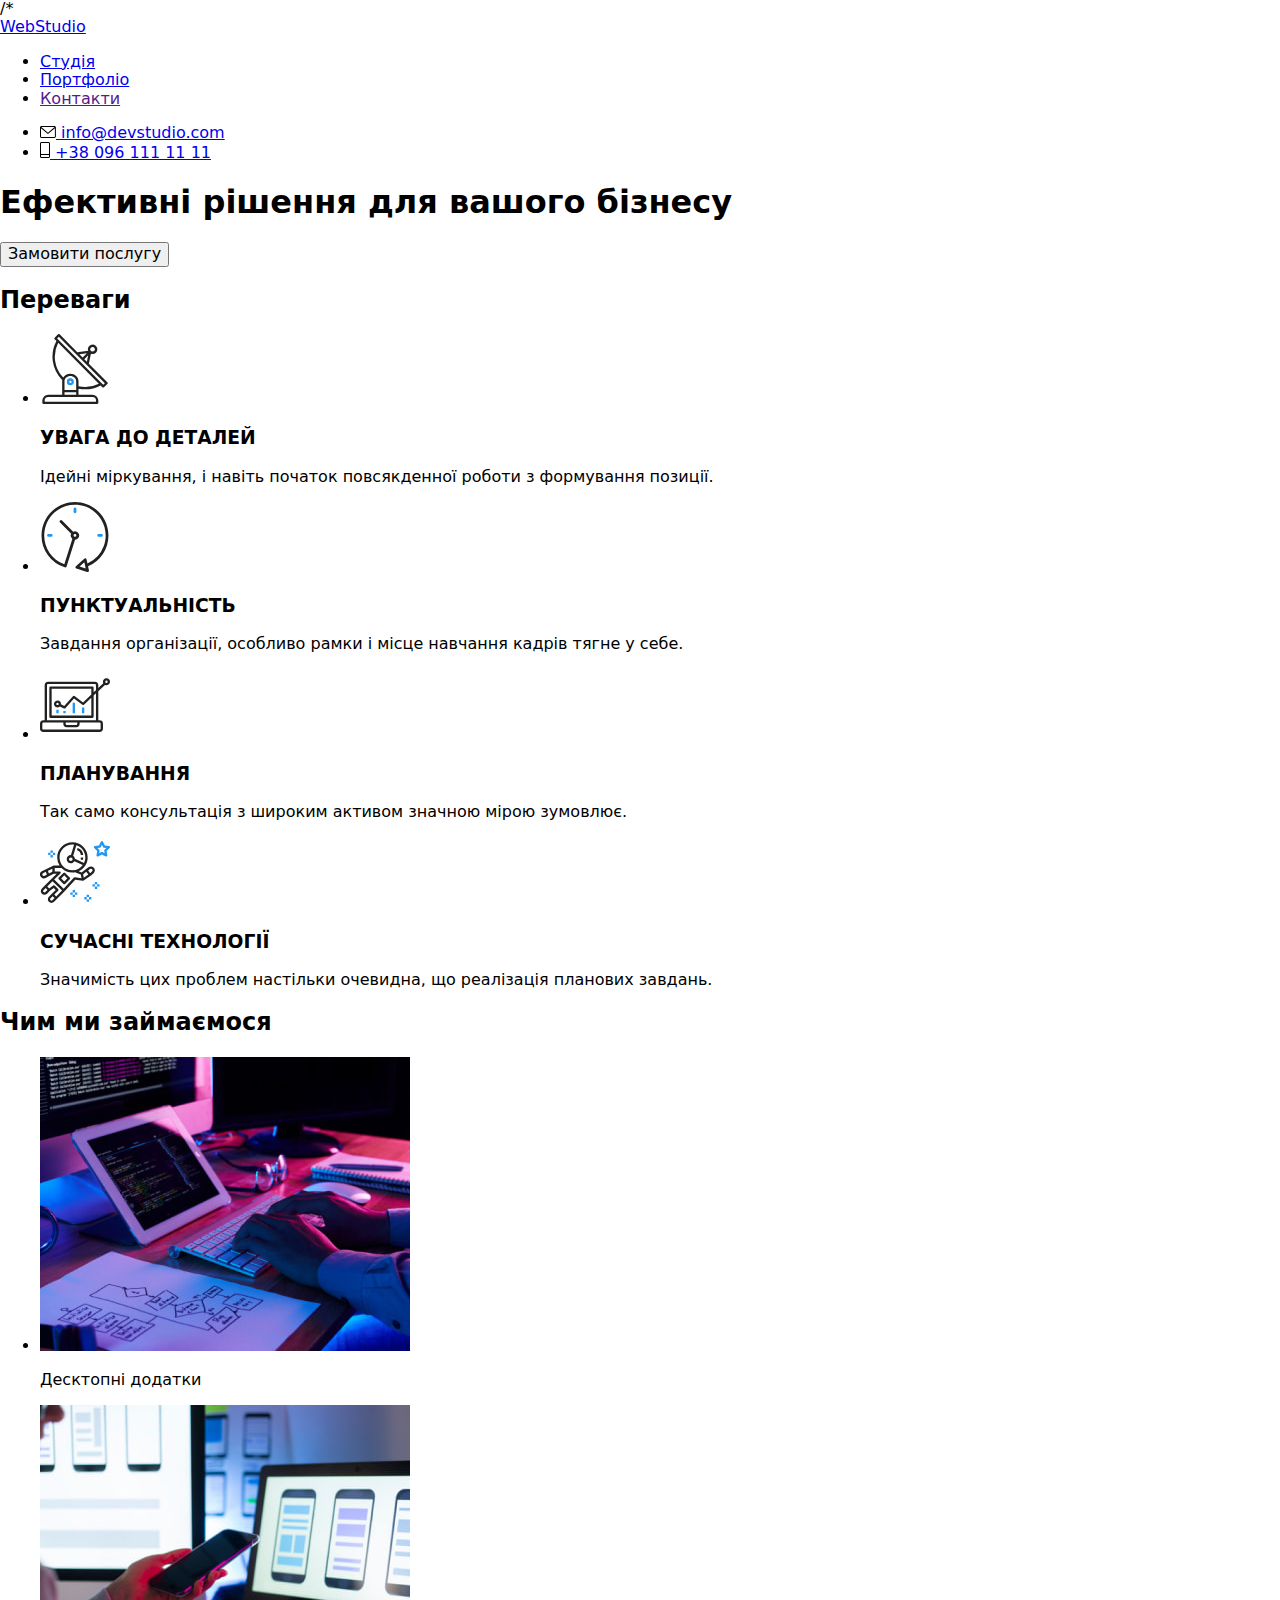
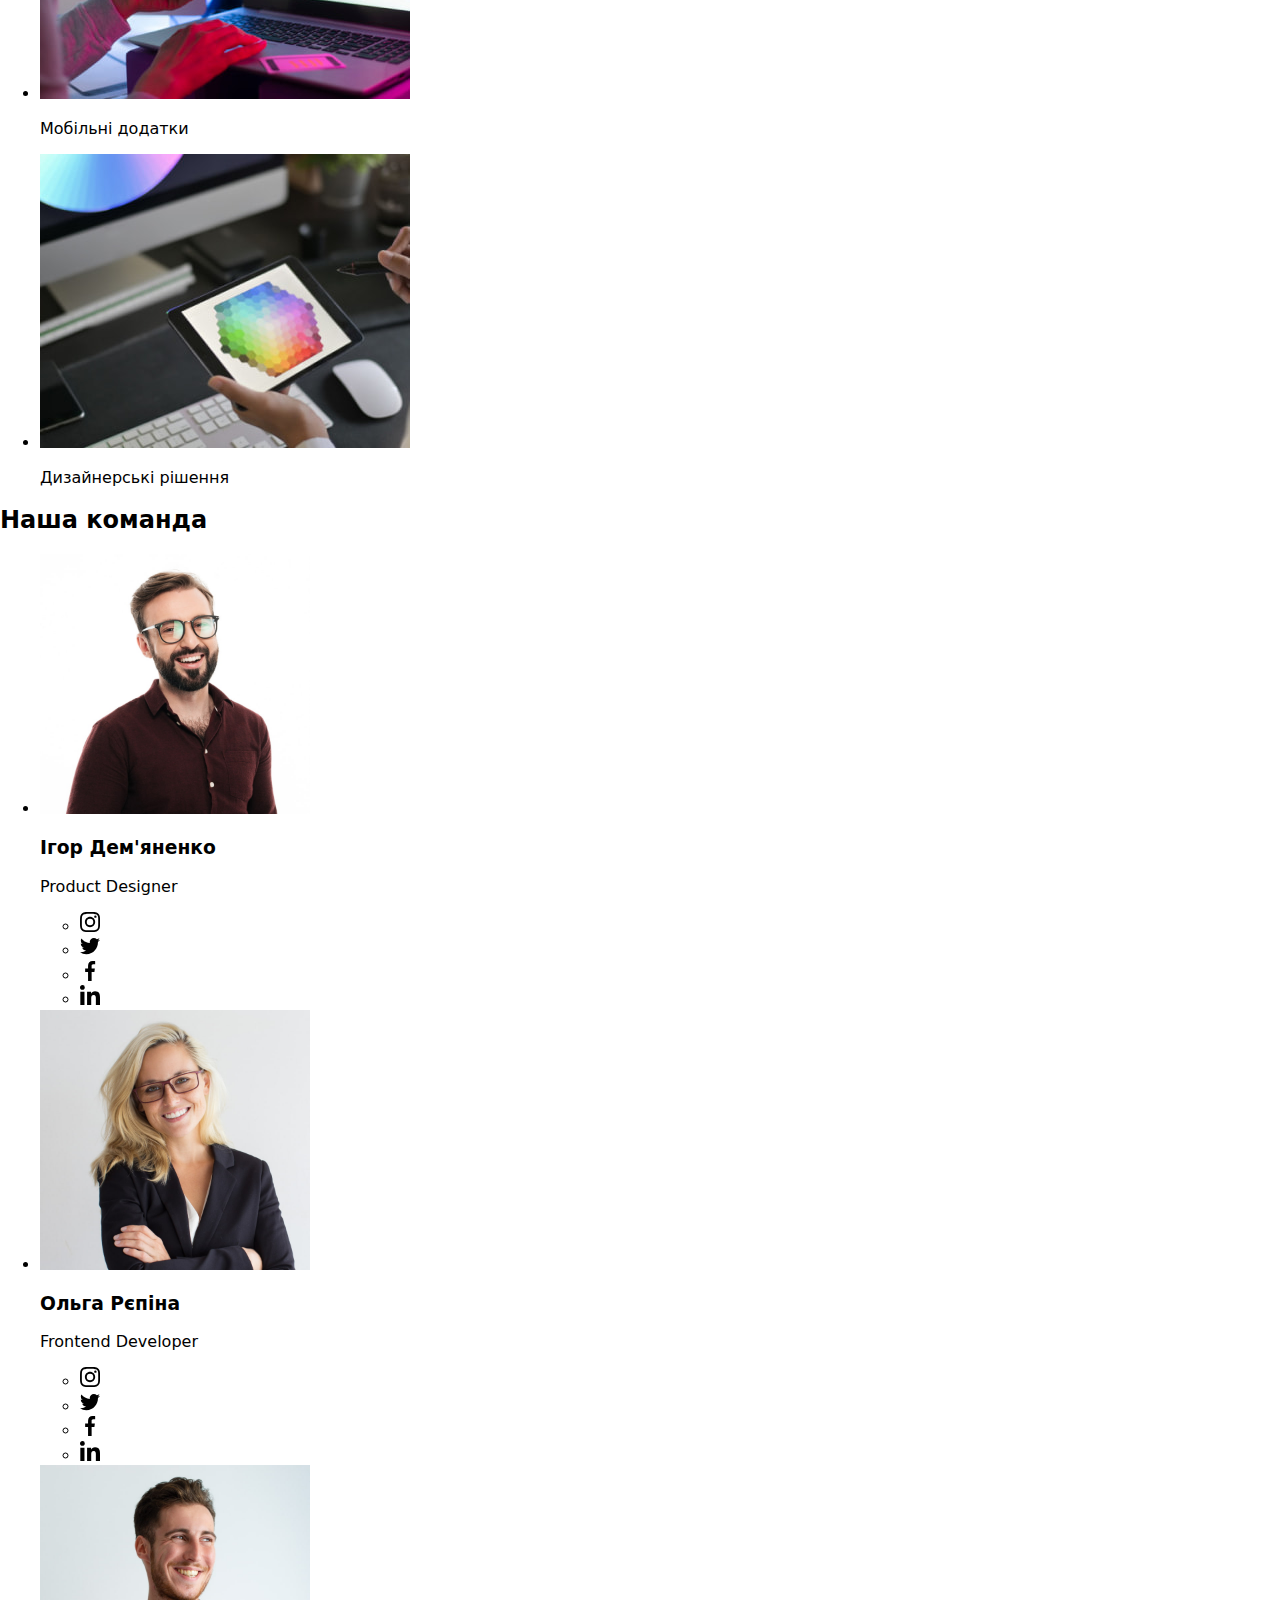
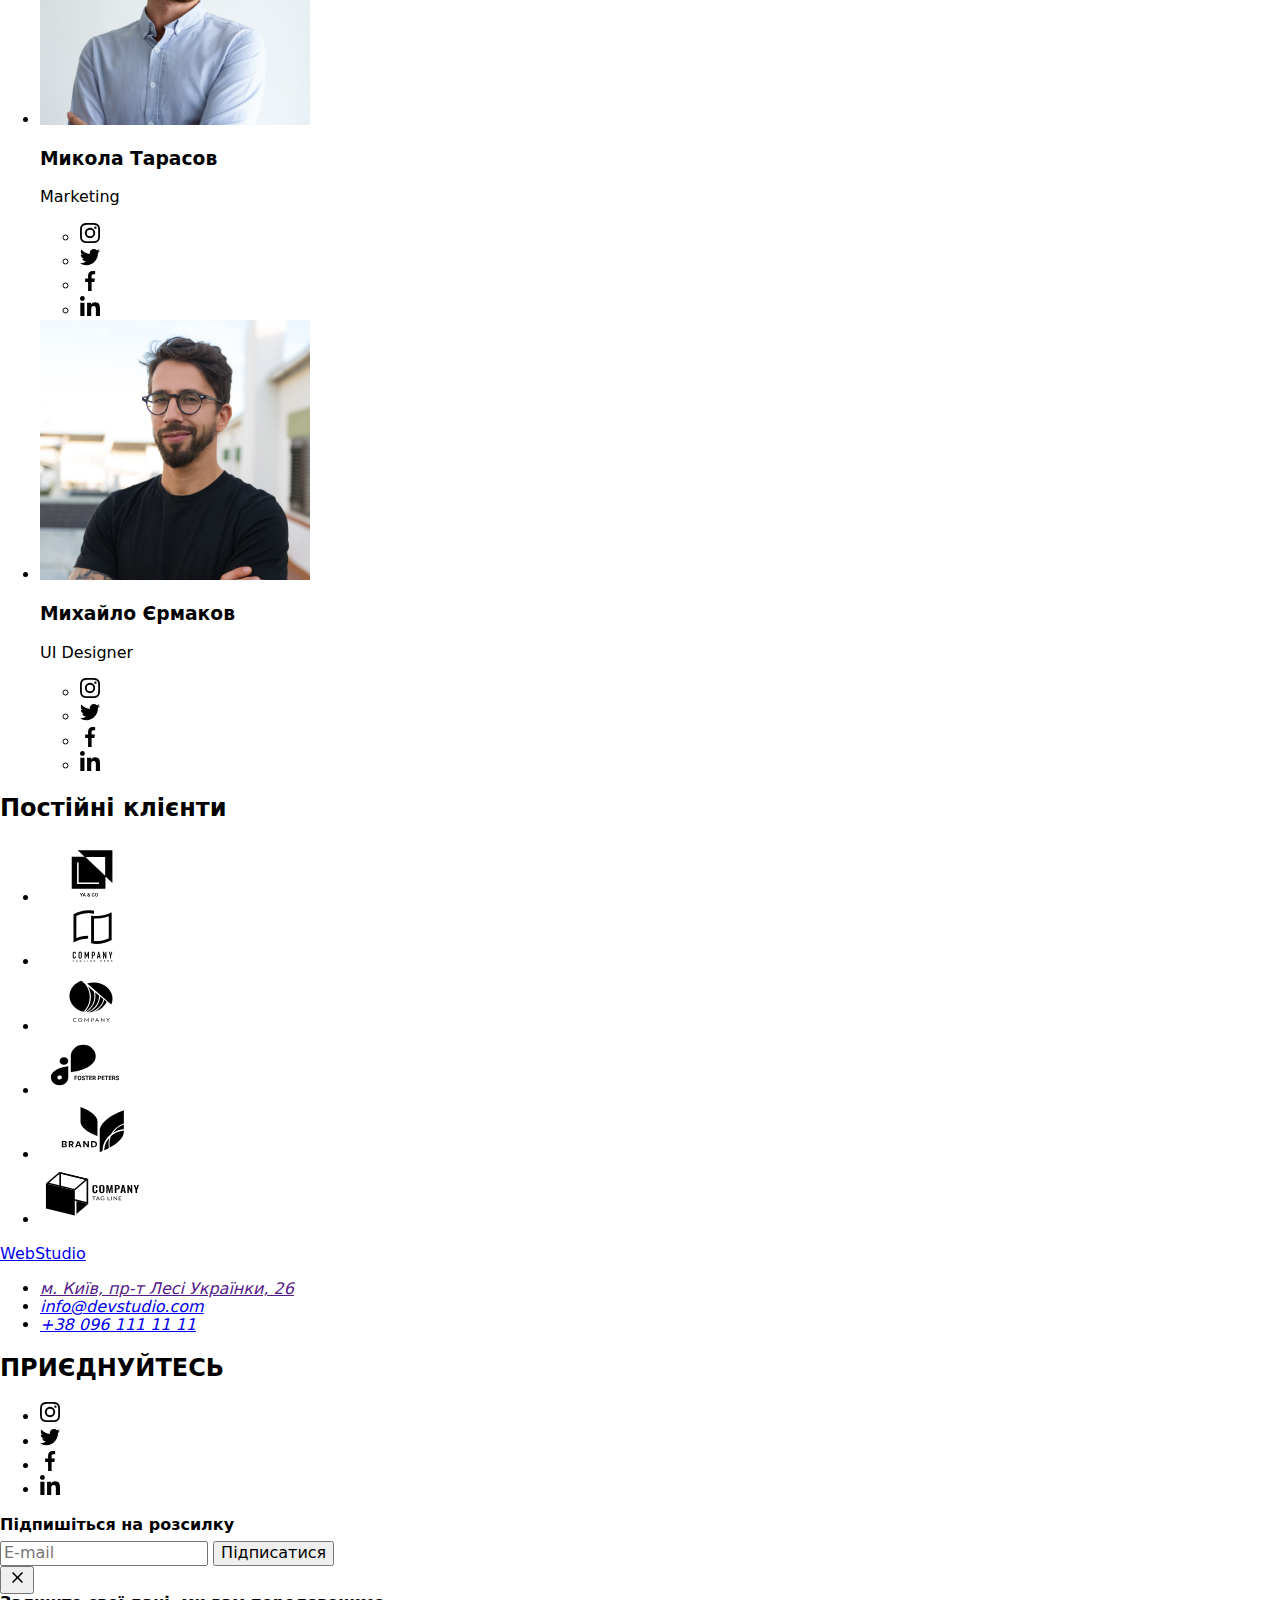
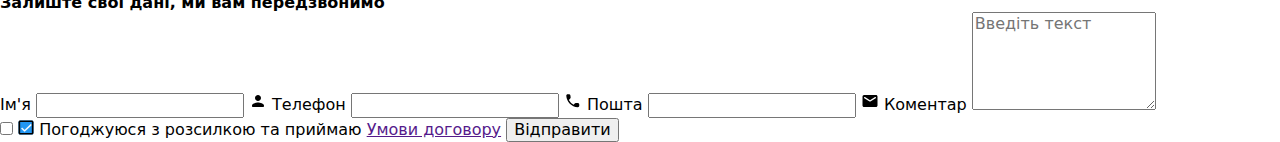
==== commit 85a385ee: "hw-07" ====
--- a/index.html
+++ b/index.html
@@ -15,7 +15,7 @@
 
     <link rel="stylesheet" href="./CSS/modern-normalize.css" />
 
-    <link rel="stylesheet" href="./CSS/style.css" />
+    /*<link rel="stylesheet" href="./CSS/style.css" />
   </head>
 
   <body>
@@ -37,8 +37,8 @@
           </ul>
         </nav>
 
-        <ul class="contakt__list">
-          <li class="contakt__address">
+        <ul class="contakt">
+          <li class="contakt__item">
             <a
               class="contakt__link"
               href="mailto:info@devstudio.com"
@@ -52,7 +52,7 @@
               info@devstudio.com</a
             >
           </li>
-          <li class="contakt__tel">
+          <li class="contakt__item">
             <a class="contakt__link" href="tel:+380961111111" target="_blank" rel="noreferrer noopener">
               <svg class="contakt__tel-icons" width="10" height="16">
                 <use href="./images/icons.svg#tel"></use>
@@ -450,7 +450,7 @@
 
       <!--Постійні клієнти-->
 
-      <section class="cliens section">
+      <section class=" cliens section">
         <div class="container">
           <h2 class="title-hero">Постійні клієнти</h2>
           <ul class="cliens__list">
@@ -525,7 +525,7 @@
 
           <div class="social">
             <h2 class="social__title">ПРИЄДНУЙТЕСЬ</h2>
-            <ul class="socials">
+            <ul class="social_list">
               <li class="social__item">
                 <a
                   class="social__link"
--- a/CSS/style.css
+++ b/CSS/style.css
@@ -1,4 +1,4 @@
-:root {
+/*:root {
   --accent-color: #2196f3;
   --secondary-color: #f5f5f5;
   --primary-text-color: #212121;
@@ -7,19 +7,19 @@
   --backgraund-color: #ffffff;
   --backgraund-secondary-color: #2f303a;
   --animation: 250ms cubic-bezier(0.4, 0, 0.2, 1);
-}
-
-body {
+}*/
+
+/*body {
   font-family: 'Roboto', sans-serif;
   font-style: normal;
   font-size: 14px;
   letter-spacing: 0.03em;
   color: var(--primary-text-color);
   background-color: var(--backgraund-color);
-}
+}*/
 /* reset*/
 
-html {
+/*html {
   box-sizing: border-box;
 }
 
@@ -40,25 +40,30 @@
   margin: 0;
 }
 
-img {
+/*a {
+  color: inherit;
+  text-decoration: none;
+}*/
+
+/*img {
   display: block;
   max-width: 100%;
   height: auto;
-}
-
-.container {
+}*/
+
+/*.container {
   width: 1200px;
   margin: 0 auto;
   padding: 0 15px;
-}
+}*/
 
 /*   outline: 2px solid red; */
 
-.section {
+/*.section {
   padding: 94px 0px;
-}
-
-.visually-hidden {
+}*/
+
+/*.visually-hidden {
   position: absolute;
   width: 1px;
   height: 1px;
@@ -70,16 +75,25 @@
   clip-path: inset(100%);
   clip: rect(0 0 0 0);
   overflow: hidden;
-}
-
-ul {
+}*/
+
+/*ul {
   list-style: none;
   display: inline-flex;
-}
+}*/
+
+/*.title-hero {
+  font-weight: 700;
+  font-size: 36px;
+  line-height: calc(42 / 36);
+  text-align: center;
+  letter-spacing: 0.03em;
+  margin-bottom: 50px;
+}*/
 
 /* Соціальці мережі*/
 
-.socials {
+/*.socials {
   display: flex;
   justify-content: center;
   gap: 10px;
@@ -95,12 +109,11 @@
   border-radius: 50%;
   fill: var(--icons-color);
   transition: color var(--animation), background-color var(--animation);
-}
-
-.socials__icons {
-  /*fill: currentColor;*/
+}*/
+
+/*.socials__icons {
   transition: fill var(--animation), background-color var(--animation);
-}
+}*/
 
 /* .socials-link:hover .socials-icons,
 .socials-link:focus .socials-icons {
@@ -108,20 +121,19 @@
 }
   */
 
-.socials__link:hover,
+/*.socials__link:hover,
 .socials__link:focus {
   background-color: var(--accent-color);
   fill: var(--backgraund-color);
-}
+}*/
 
 /* Клієнти */
 
-.cliens__list {
+/*.cliens__list {
   display: flex;
   justify-content: center;
   gap: 30px;
   flex-basis: calc((100% - 30px) / 6);
-  /*fill: var(--icons-color);*/
   cursor: pointer;
 }
 
@@ -134,7 +146,7 @@
   border: 1px solid var(--icons-color);
   border-radius: 4px;
 }
-*/
+
 .cliens__link {
   display: flex;
   justify-content: center;
@@ -155,23 +167,18 @@
 .cliens__link:focus {
   fill: var(--accent-color);
   border-color: var(--accent-color);
-}
-
-.accent {
+}*/
+
+/*.accent {
   color: var(--accent-color);
-}
-
-a {
-  color: inherit;
-  text-decoration: none;
-}
-
-.container-header {
-  display: flex;
-  align-items: center;
-}
-
-.link-nav:hover,
+}*/
+
+/*.container-header {
+  display: flex;
+  align-items: center;
+}*/
+
+/*.link-nav:hover,
 .link-nav:focus {
   color: var(--accent-color);
 }
@@ -205,15 +212,15 @@
 }
 .contakt__tel {
   gap: 10px;
-}
+}*/
 
 /* Шапка */
 
-header {
+/*header {
   border-bottom: 1px solid #ececec;
-}
-
-.nav {
+}*/
+
+/*.nav {
   display: flex;
   align-items: center;
 }
@@ -240,17 +247,17 @@
   gap: 50px;
 }
 
-.active {
+/*.active {
   position: relative;
   color: var(--accent-color);
-}
+}*/
 
 /* .port {
   position: relative;
   color: var(--accent-color);
 } */
 
-.nav__link {
+/*.nav__link {
   font-weight: 500;
   font-size: 14px;
   line-height: calc(16 / 14);
@@ -270,9 +277,8 @@
   height: 4px;
   border-radius: 2px;
   background-color: var(--accent-color);
-}
-
-.contakt__link {
+}*/
+/* .contakt__link {
   display: flex;
   justify-content: center;
   align-items: center;
@@ -285,11 +291,11 @@
   padding-top: 32px;
   padding-bottom: 32px;
   transition: color var(--animation);
-}
+}*/
 
 /* Ефективні бізнесу */
 
-.hero {
+/*.hero {
   max-width: 1600px;
   text-align: center;
   padding: 200px 0;
@@ -332,16 +338,21 @@
   border: 0;
   padding: 10px 32px;
   color: var(--backgraund-color);
-}
+}*/
 
 /* Блок про нас */
-
-.adout__img {
+/*.about {
   display: flex;
   justify-content: center;
   gap: 30px;
   margin-bottom: 30px;
 }
+.adout__img {
+  display: flex;
+  justify-content: center;
+  gap: 30px;
+  margin-bottom: 30px;
+}
 
 .about__icons {
   display: flex;
@@ -354,12 +365,7 @@
   margin-bottom: 30px;
 }
 
-.about__list {
-  display: flex;
-  justify-content: center;
-  gap: 30px;
-  margin-bottom: 30px;
-}
+
 
 .about__item {
   width: calc((100% - 90px) / 4);
@@ -378,20 +384,11 @@
   letter-spacing: 0.03em;
   color: var(--secondary-text-color);
 }
-
+*/
 /* Блок чим ми займаймось */
 
-.work {
+/*.work {
   padding-top: 0;
-}
-
-.title-hero {
-  font-weight: 700;
-  font-size: 36px;
-  line-height: calc(42 / 36);
-  text-align: center;
-  letter-spacing: 0.03em;
-  margin-bottom: 50px;
 }
 
 .work__list {
@@ -413,7 +410,7 @@
   display: flex;
   justify-content: center;
   align-items: left;
-  /* backdrop-filter: blur;*/
+ 
   background-color: rgba(47, 48, 58, 0.8);
   padding-top: 27px;
   padding-bottom: 27px;
@@ -426,11 +423,11 @@
   color: var(--backgraund-color);
   letter-spacing: 0.03em;
   text-transform: uppercase;
-}
+}*/
 
 /* Блок наша команда */
 
-.team {
+/*.team {
   background-color: #f5f4fa;
 }
 
@@ -471,11 +468,11 @@
   text-align: center;
   letter-spacing: 0.03em;
   color: var(--secondary-text-color);
-}
+}*/
 
 /* Футер/підвал */
 
-footer {
+/*footer {
   padding-top: 60px;
   padding-bottom: 60px;
 }
@@ -491,9 +488,9 @@
   font-weight: 400;
   font-size: 14px;
   line-height: calc(24 / 14);
-}
-
-.cont {
+}*/
+
+/*.cont {
   display: flex;
   margin-top: 20px;
   margin-right: 70px;
@@ -543,13 +540,12 @@
   font-size: 14px;
   line-height: calc(24 / 14);
   cursor: default;
-}
-
-.social {
+}*/
+
+/*.social {
   display: flex;
   align-items: flex-start;
   flex-direction: column;
-  /*margin-right: 93px;*/
 }
 
 .social__title {
@@ -582,9 +578,9 @@
 
 .social__icons {
   transform: fill var(--animation);
-}
-
-.subscription {
+}*/
+
+/*.subscription {
   display: flex;
   flex-direction: column;
 }
@@ -642,7 +638,7 @@
   border: 0;
   padding: 10px 32px;
   color: var(--backgraund-color);
-  /*cursor: pointer;*/
+  
 }
 
 .subscription__btn:hover,
@@ -653,11 +649,11 @@
 .subscription__icons {
   position: absolute;
   right: 34px;
-}
+}*/
 
 /* портфоліо основа*/
 
-.navigation__btn {
+/*.navigation__btn {
   font-style: normal;
   font-weight: 500;
   font-size: 16px;
@@ -676,13 +672,76 @@
   justify-content: center;
   gap: 8px;
   margin-bottom: 56px;
-}
-
-.card__list {
+}*/
+
+/*.navigation__btn-all {
+  font-weight: 500;
+  font-size: 16px;
+  line-height: calc(26 / 16);
+  text-align: center;
+  letter-spacing: 0.03em;
+  background: var(--accent-color);
+  box-shadow: 0px 3px 1px rgba(0, 0, 0, 0.1), 0px 1px 2px rgba(0, 0, 0, 0.08),
+    0px 2px 2px rgba(0, 0, 0, 0.12);
+  border-radius: 4px;
+  border: 0;
+  padding: 6px 22px;
+  transition: color var(--animation), background var(--animation), box-shadow var(--animation);
+}
+
+.navigation__btn-all:hover,
+.navigation__btn-all:focus {
+  color: var(--secondary-color);
+  background: var(--accent-color);
+  cursor: pointer;
+  box-shadow: 0px 3px 1px rgba(0, 0, 0, 0.1), 0px 1px 2px rgba(0, 0, 0, 0.08),
+    0px 2px 2px rgba(0, 0, 0, 0.12);
+}
+
+
+
+.navigation__text {
+  font-weight: 500;
+  font-size: 16px;
+  line-height: calc(26 / 16);
+  text-align: center;
+  letter-spacing: 0.03em;
+  color: var(--secondary-color);
+}
+
+.navigation__btn:hover,
+.navigation__btn:focus {
+  font-weight: 500;
+  font-size: 16px;
+  line-height: calc(26 / 16);
+  text-align: center;
+  letter-spacing: 0.03em;
+  background: var(--accent-color);
+  color: var(--backgraund-color);
+  cursor: pointer;
+  box-shadow: 0px 3px 1px rgba(0, 0, 0, 0.1), 0px 1px 2px rgba(0, 0, 0, 0.08),
+    0px 2px 2px rgba(0, 0, 0, 0.12);
+}*/
+
+/*.card__list {
   display: flex;
   flex-wrap: wrap;
   gap: 30px;
   padding-left: 0;
+}
+
+.card__subject {
+  font-size: 18px;
+  line-height: calc(36 / 18);
+  letter-spacing: 0.06em;
+  margin-bottom: 4px;
+}
+
+.card__text {
+  font-size: 16px;
+  line-height: calc(30 / 16);
+  letter-spacing: 0.03em;
+  color: var(--secondary-text-color);
 }
 
 .card__item {
@@ -706,67 +765,6 @@
   border-right: 1px solid #eeeeee;
 }
 
-.navigation__btn-all {
-  font-weight: 500;
-  font-size: 16px;
-  line-height: calc(26 / 16);
-  text-align: center;
-  letter-spacing: 0.03em;
-  background: var(--accent-color);
-  box-shadow: 0px 3px 1px rgba(0, 0, 0, 0.1), 0px 1px 2px rgba(0, 0, 0, 0.08),
-    0px 2px 2px rgba(0, 0, 0, 0.12);
-  border-radius: 4px;
-  border: 0;
-  padding: 6px 22px;
-  transition: color var(--animation), background var(--animation), box-shadow var(--animation);
-}
-
-.navigation__btn-all:hover,
-.navigation__btn-all:focus {
-  color: var(--secondary-color);
-  background: var(--accent-color);
-  cursor: pointer;
-  box-shadow: 0px 3px 1px rgba(0, 0, 0, 0.1), 0px 1px 2px rgba(0, 0, 0, 0.08),
-    0px 2px 2px rgba(0, 0, 0, 0.12);
-}
-
-.card__subject {
-  font-size: 18px;
-  line-height: calc(36 / 18);
-  letter-spacing: 0.06em;
-  margin-bottom: 4px;
-}
-
-.card__text {
-  font-size: 16px;
-  line-height: calc(30 / 16);
-  letter-spacing: 0.03em;
-  color: var(--secondary-text-color);
-}
-
-.navigation__text {
-  font-weight: 500;
-  font-size: 16px;
-  line-height: calc(26 / 16);
-  text-align: center;
-  letter-spacing: 0.03em;
-  color: var(--secondary-color);
-}
-
-.navigation__btn:hover,
-.navigation__btn:focus {
-  font-weight: 500;
-  font-size: 16px;
-  line-height: calc(26 / 16);
-  text-align: center;
-  letter-spacing: 0.03em;
-  background: var(--accent-color);
-  color: var(--backgraund-color);
-  cursor: pointer;
-  box-shadow: 0px 3px 1px rgba(0, 0, 0, 0.1), 0px 1px 2px rgba(0, 0, 0, 0.08),
-    0px 2px 2px rgba(0, 0, 0, 0.12);
-}
-
 .card__tomb {
   position: relative;
   overflow: hidden;
@@ -787,7 +785,6 @@
   display: flex;
   justify-content: center;
   align-items: left;
-  /* backdrop-filter: blur;*/
   background-color: rgba(33, 150, 243, 0.9);
   padding: 63px 24px;
 }
@@ -799,17 +796,15 @@
   font-size: 18px;
   line-height: calc(28 / 18);
   color: var(--backgraund-color);
-}
+}*/
 /* modals*/
 
-.backdrop {
+/*.backdrop {
   position: fixed;
   top: 0;
   left: 0;
   z-index: 1000;
-  /*display: flex;
-  justify-content: center;
-  align-items: center; */
+ 
 
   width: 100%;
   height: 100%;
@@ -820,9 +815,9 @@
   opacity: 0;
   pointer-events: none;
   visibility: hidden;
-}
-
-.modal {
+}*/
+
+/*.modal {
   position: absolute;
   padding: 40px;
   top: 50%;
@@ -851,7 +846,6 @@
   fill: #000000;
   border-radius: 50%;
   border: 1px Solid rgba(0, 0, 0, 0.1);
-  /*cursor: pointer;*/
   transition: fill var(--animation);
 }
 
@@ -860,16 +854,9 @@
   fill: var(--accent-color);
   cursor: pointer;
 }
-
-/*label {
-  display: block;
-}
-
-.register-form {
-  padding: 40px;
-}*/
-
-.register__title {
+*/
+
+/*.register__title {
   display: block;
   text-align: center;
   font-weight: 700;
@@ -1022,10 +1009,6 @@
   transition: fill var(--animation);
 }
 
-/*.register__checkbox:focus + .register__icons-checkbox {
-  fill: var(--accent-color);
-}*/
-
 .register__btn {
   display: block;
   margin: 0 auto;
@@ -1049,3 +1032,4 @@
 .register__btn:focus {
   cursor: pointer;
 }
+*/
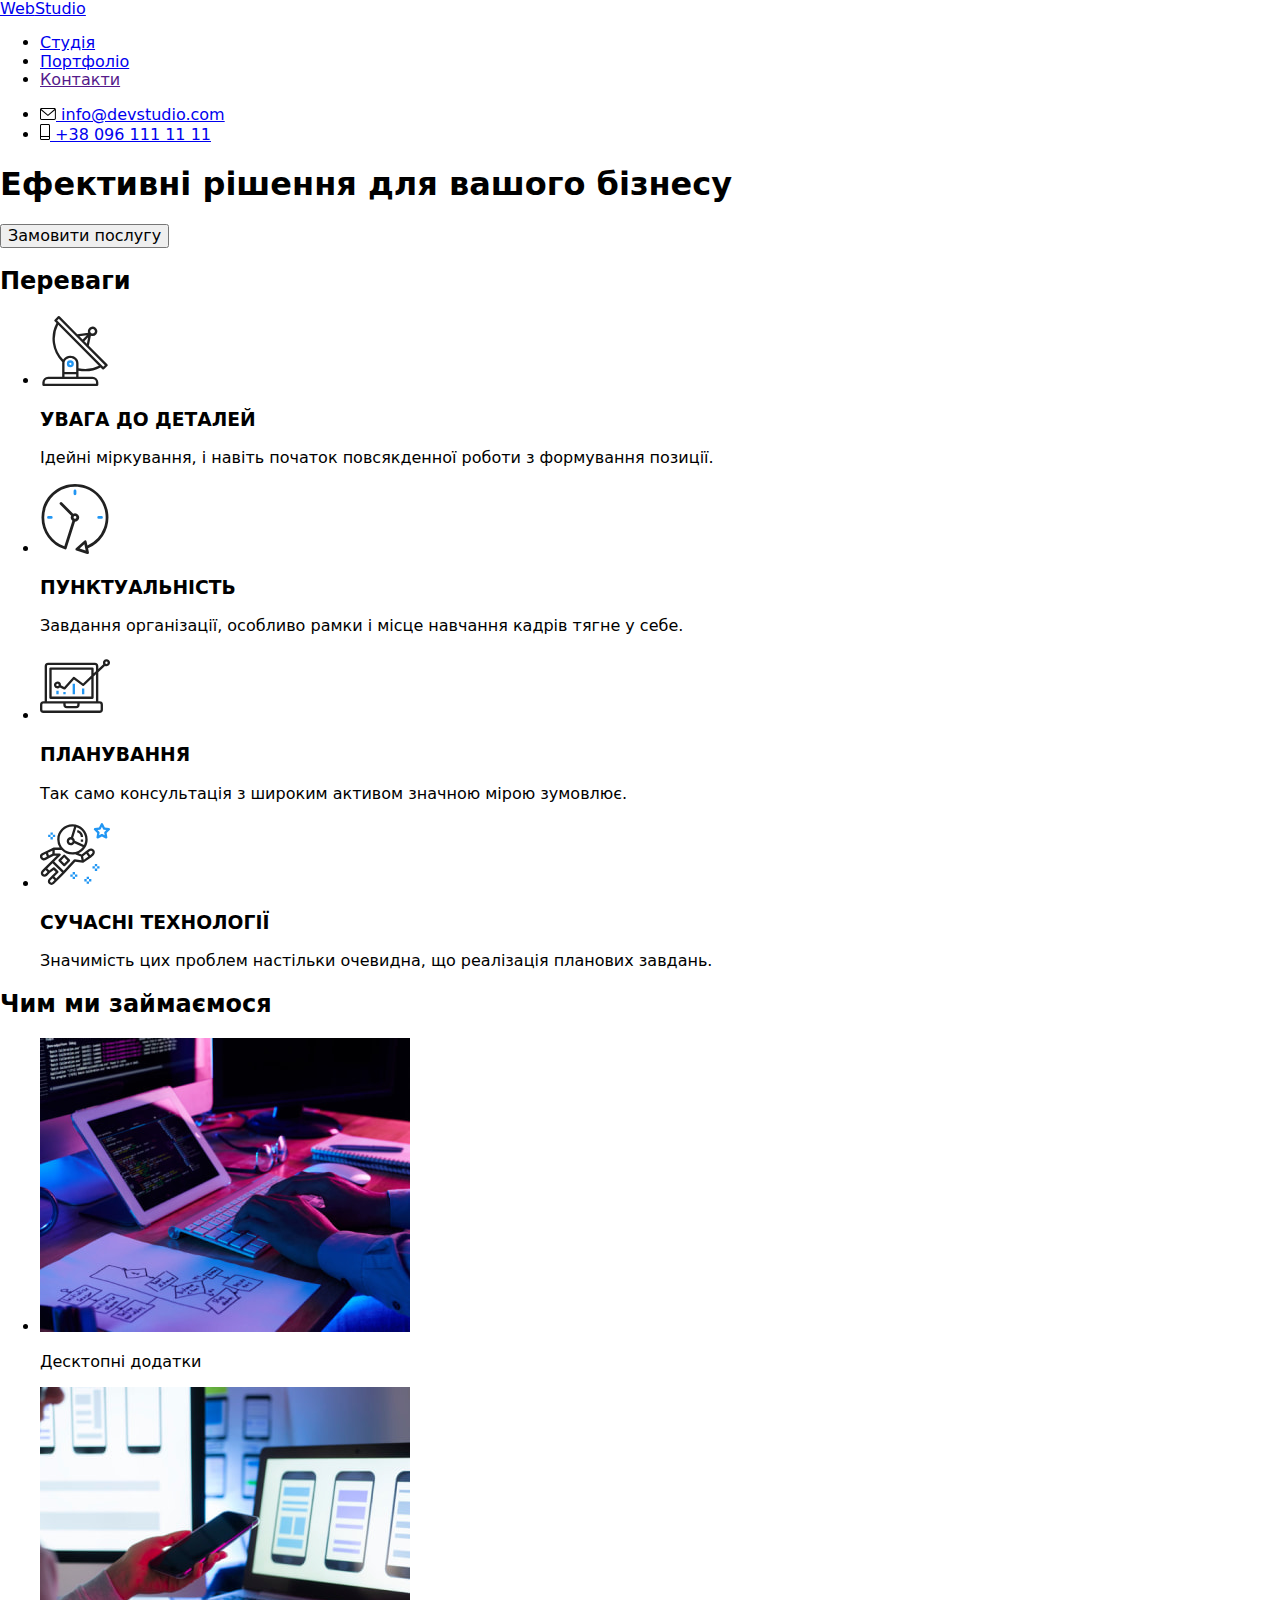
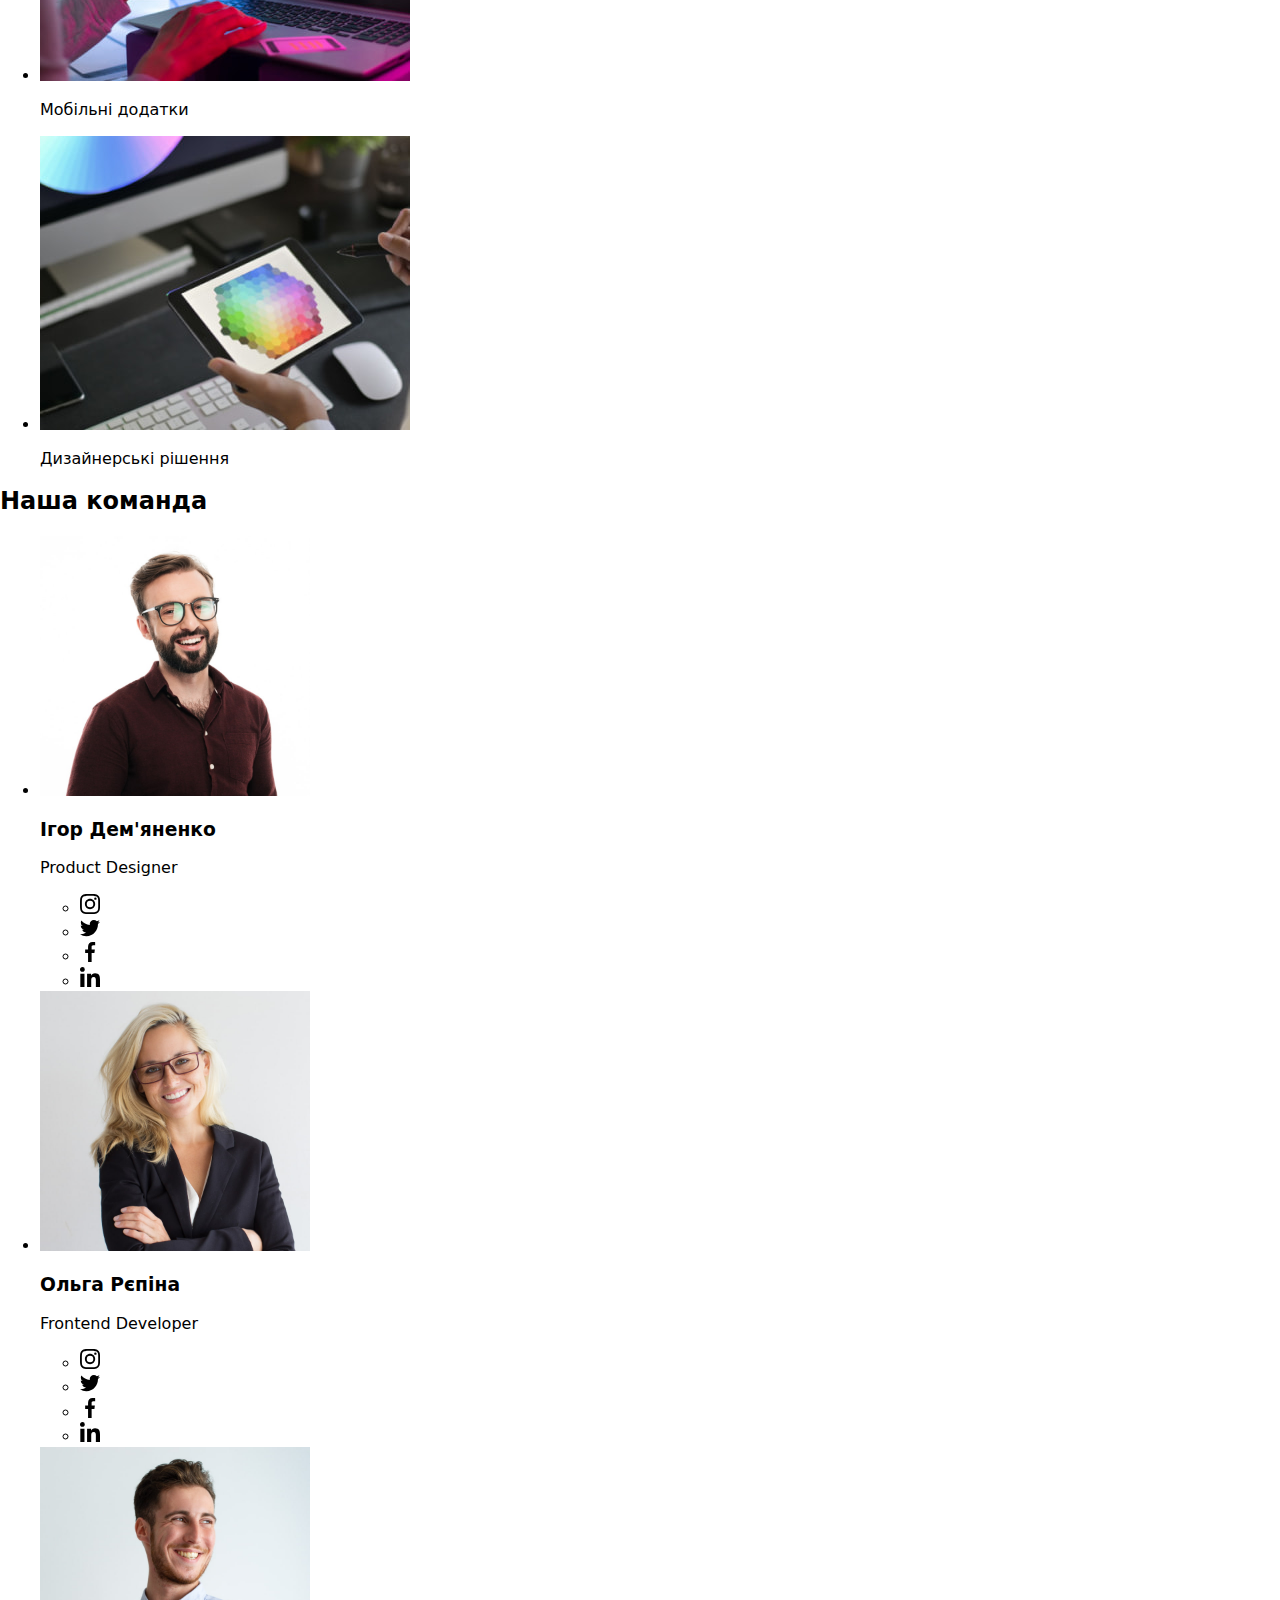
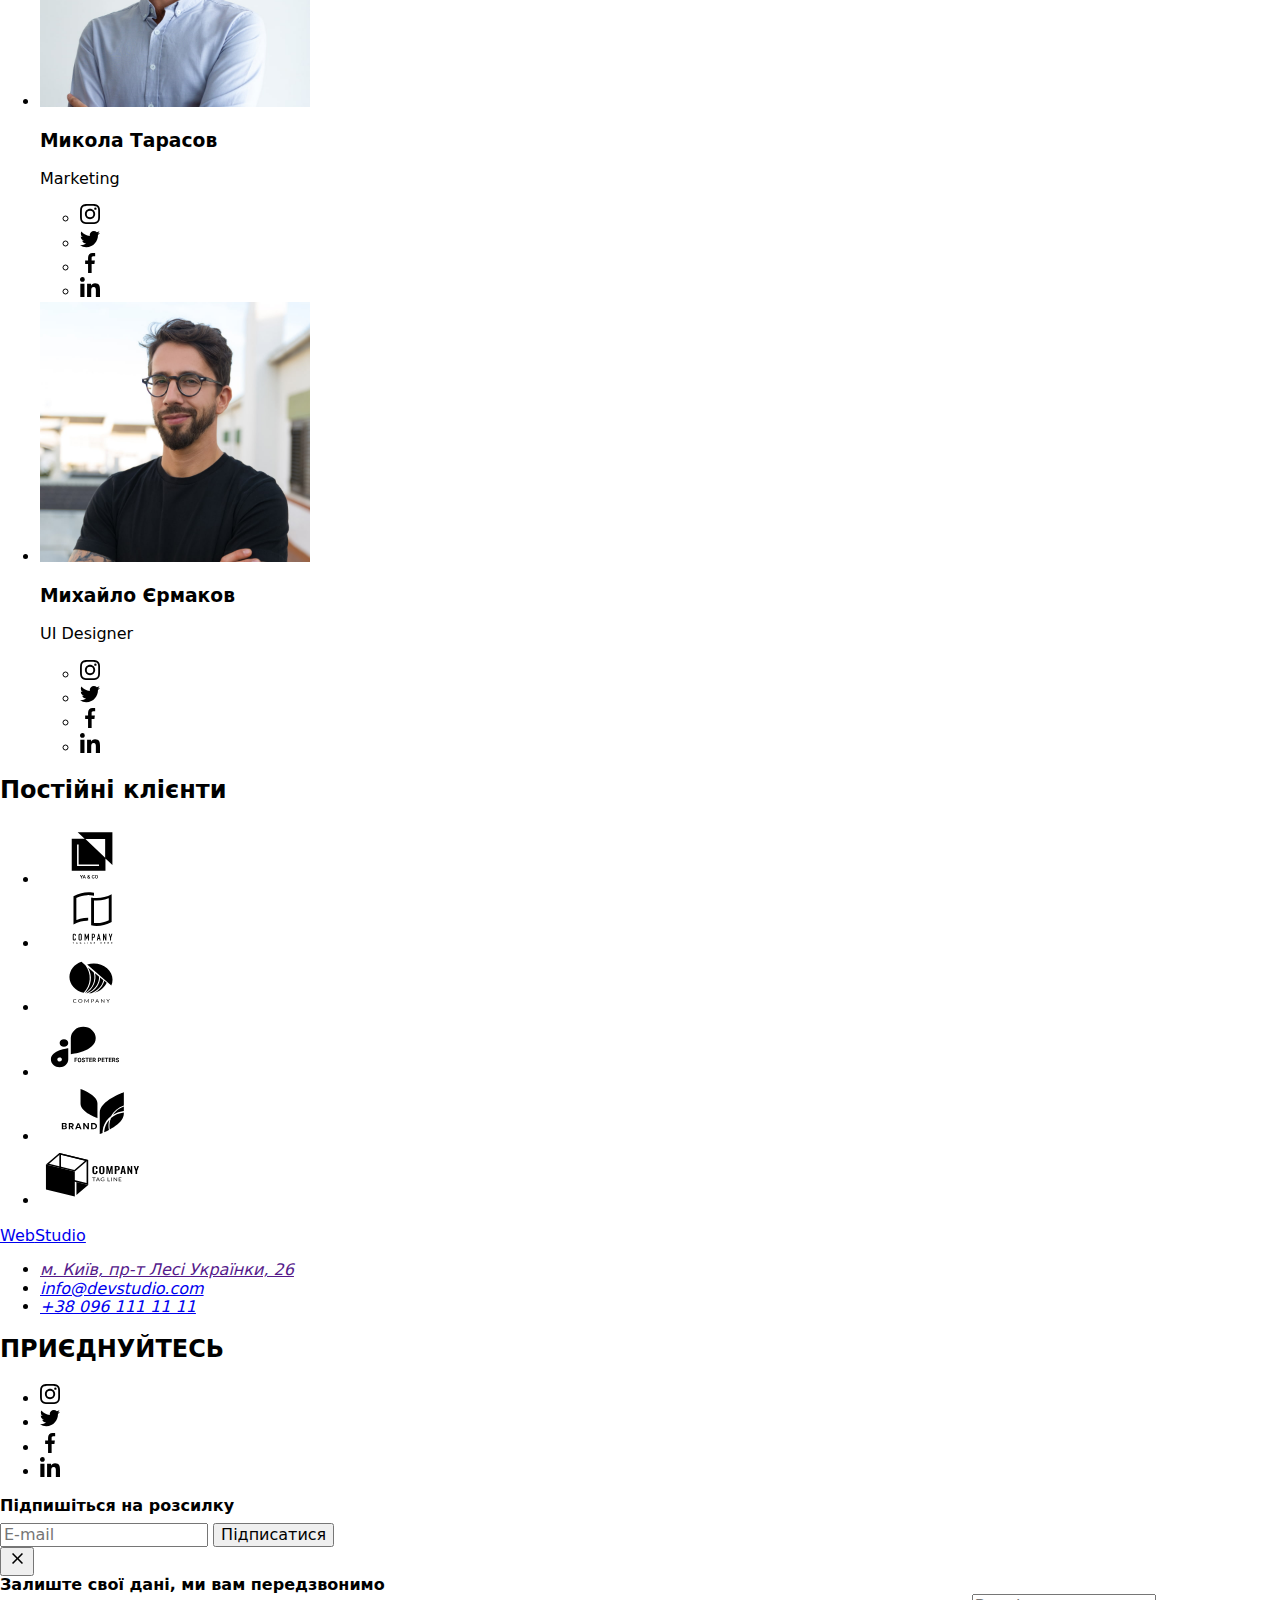
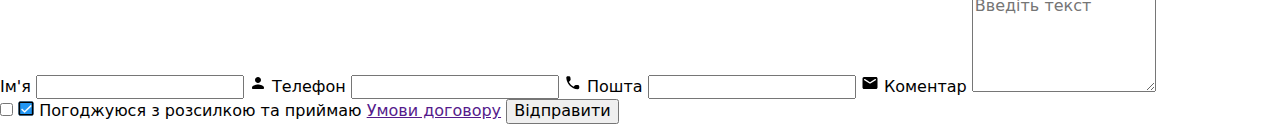
==== commit f1fb4daa: "hw-07 неможу підключити імпорти" ====
--- a/index.html
+++ b/index.html
@@ -15,7 +15,7 @@
 
     <link rel="stylesheet" href="./CSS/modern-normalize.css" />
 
-    /*<link rel="stylesheet" href="./CSS/style.css" />
+    <link rel="stylesheet" href="./css/main.min.css" />
   </head>
 
   <body>
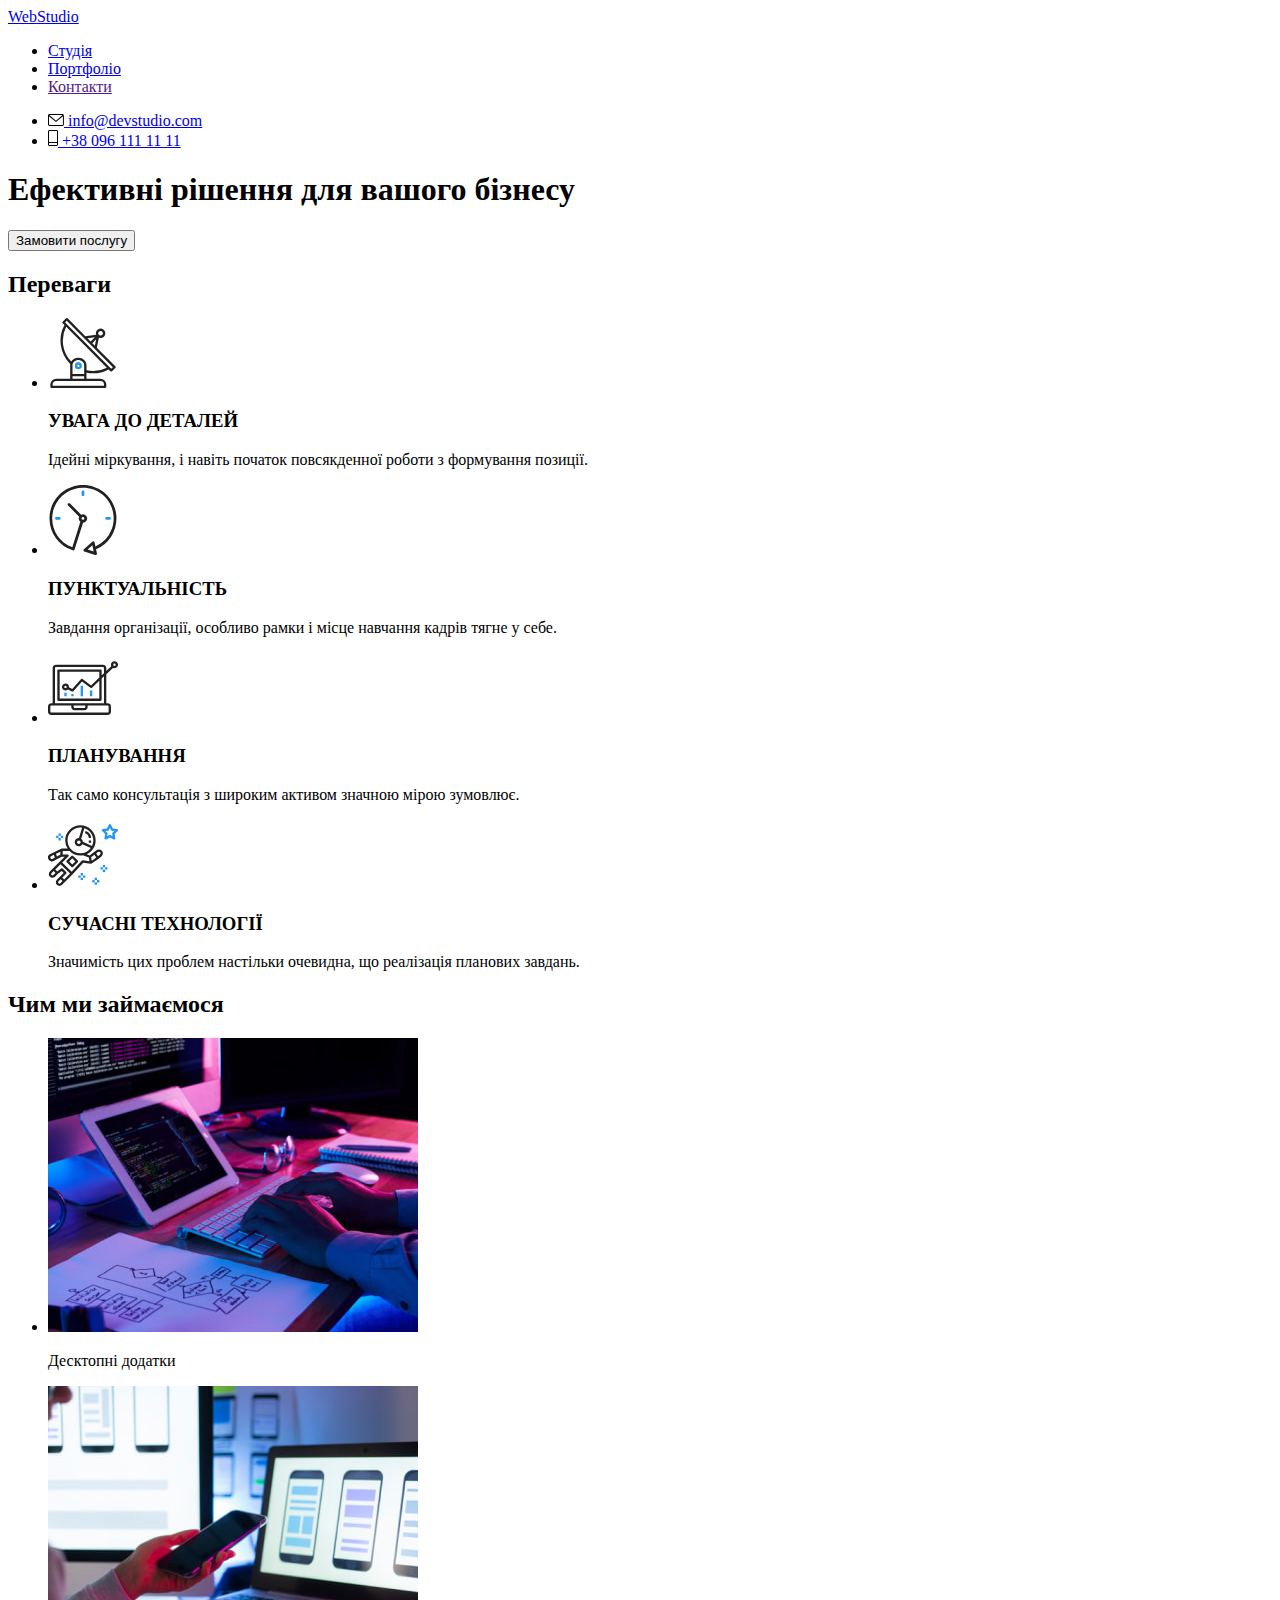
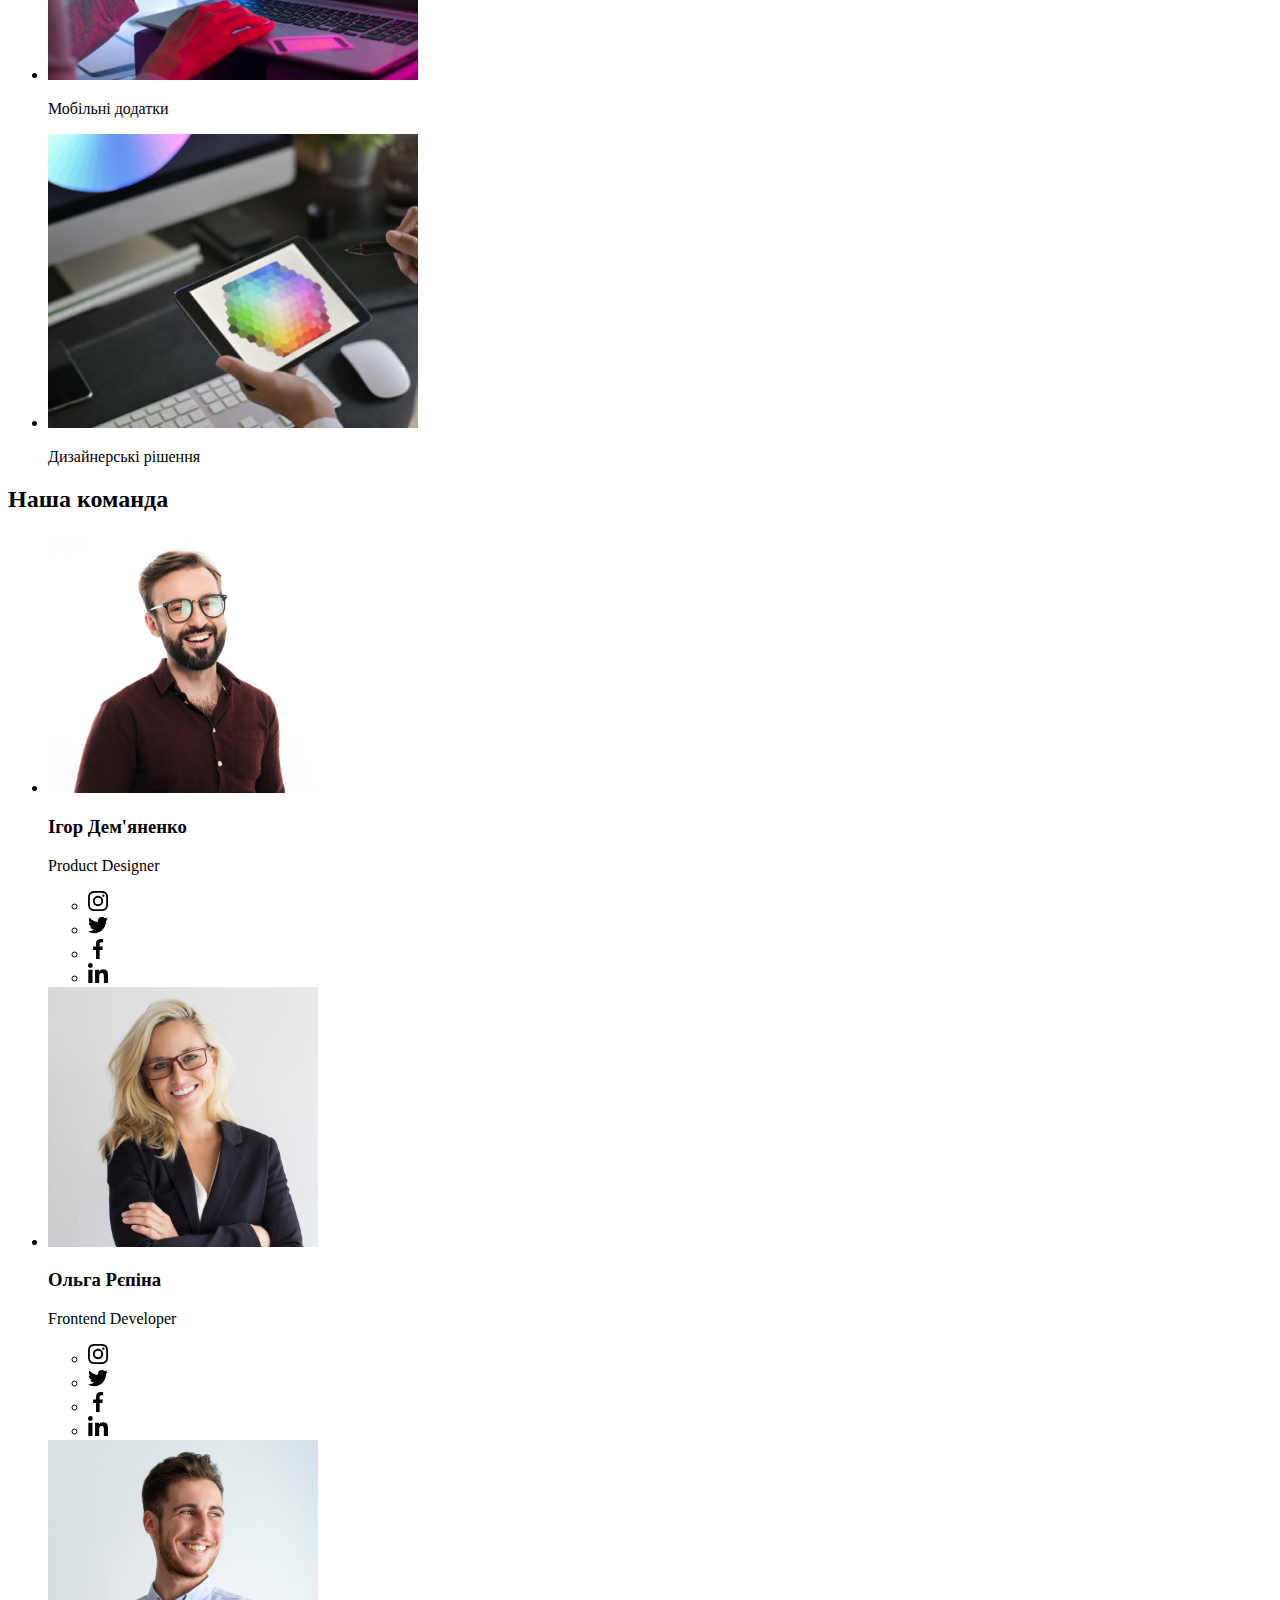
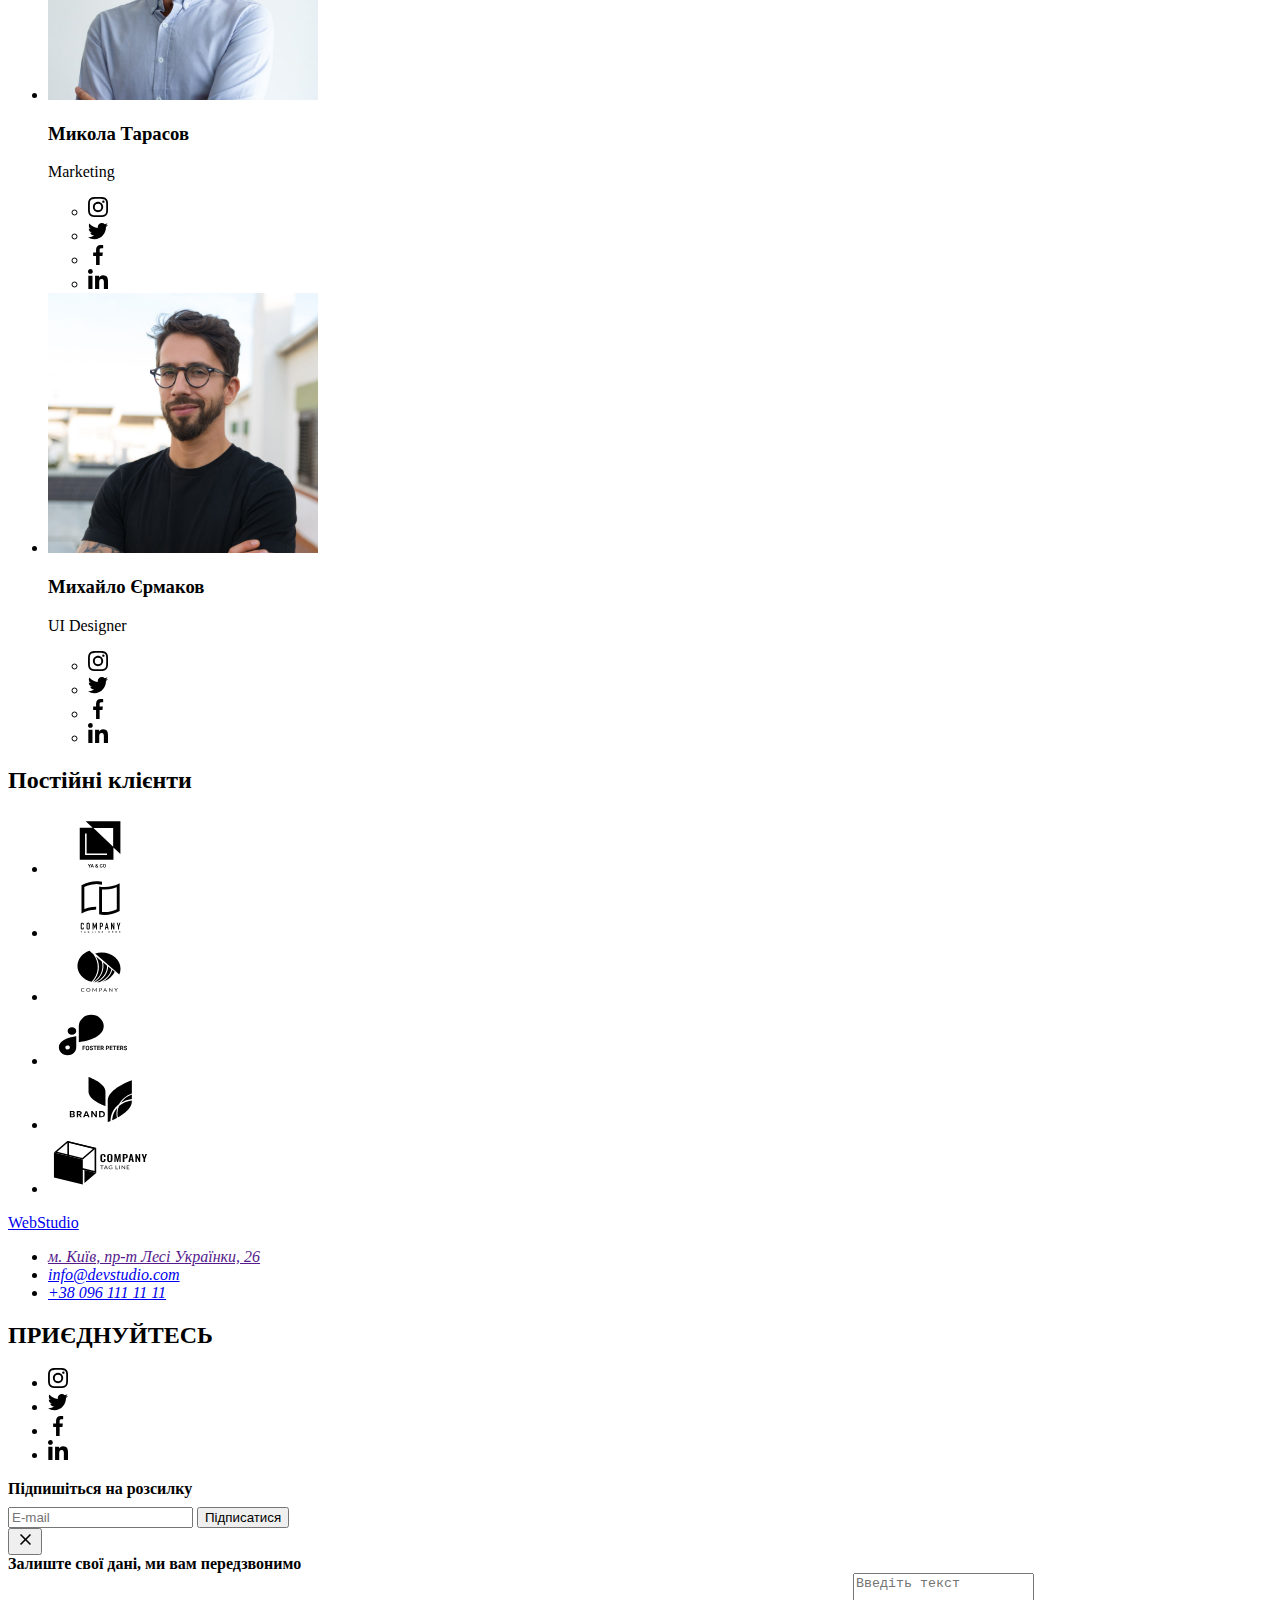
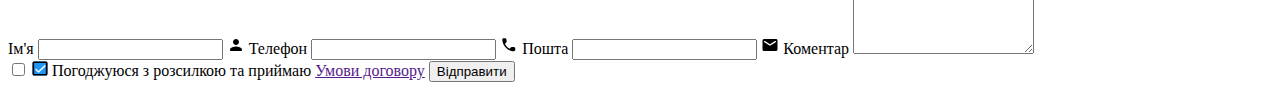
==== commit cf07ed8d: "hw-07 зміна папки" ====
--- a/index.html
+++ b/index.html
@@ -13,7 +13,7 @@
       rel="stylesheet"
     />
 
-    <link rel="stylesheet" href="./CSS/modern-normalize.css" />
+    <link rel="stylesheet" href="./css/modern-normalize.css" />
 
     <link rel="stylesheet" href="./css/main.min.css" />
   </head>
@@ -29,7 +29,7 @@
               <a class="nav__link active" href="./index.html">Студія</a>
             </li>
             <li class="nav__item">
-              <a class="link-nav" href="./portfolio.html">Портфоліо</a>
+              <a class="nav__link" href="./portfolio.html">Портфоліо</a>
             </li>
             <li class="nav__item">
               <a class="nav__link" href="">Контакти</a>
@@ -525,7 +525,7 @@
 
           <div class="social">
             <h2 class="social__title">ПРИЄДНУЙТЕСЬ</h2>
-            <ul class="social_list">
+            <ul class="social__list">
               <li class="social__item">
                 <a
                   class="social__link"
@@ -594,6 +594,7 @@
               </svg>
               <div>
           </form>
+          
         </div>
       </div>
     </footer>
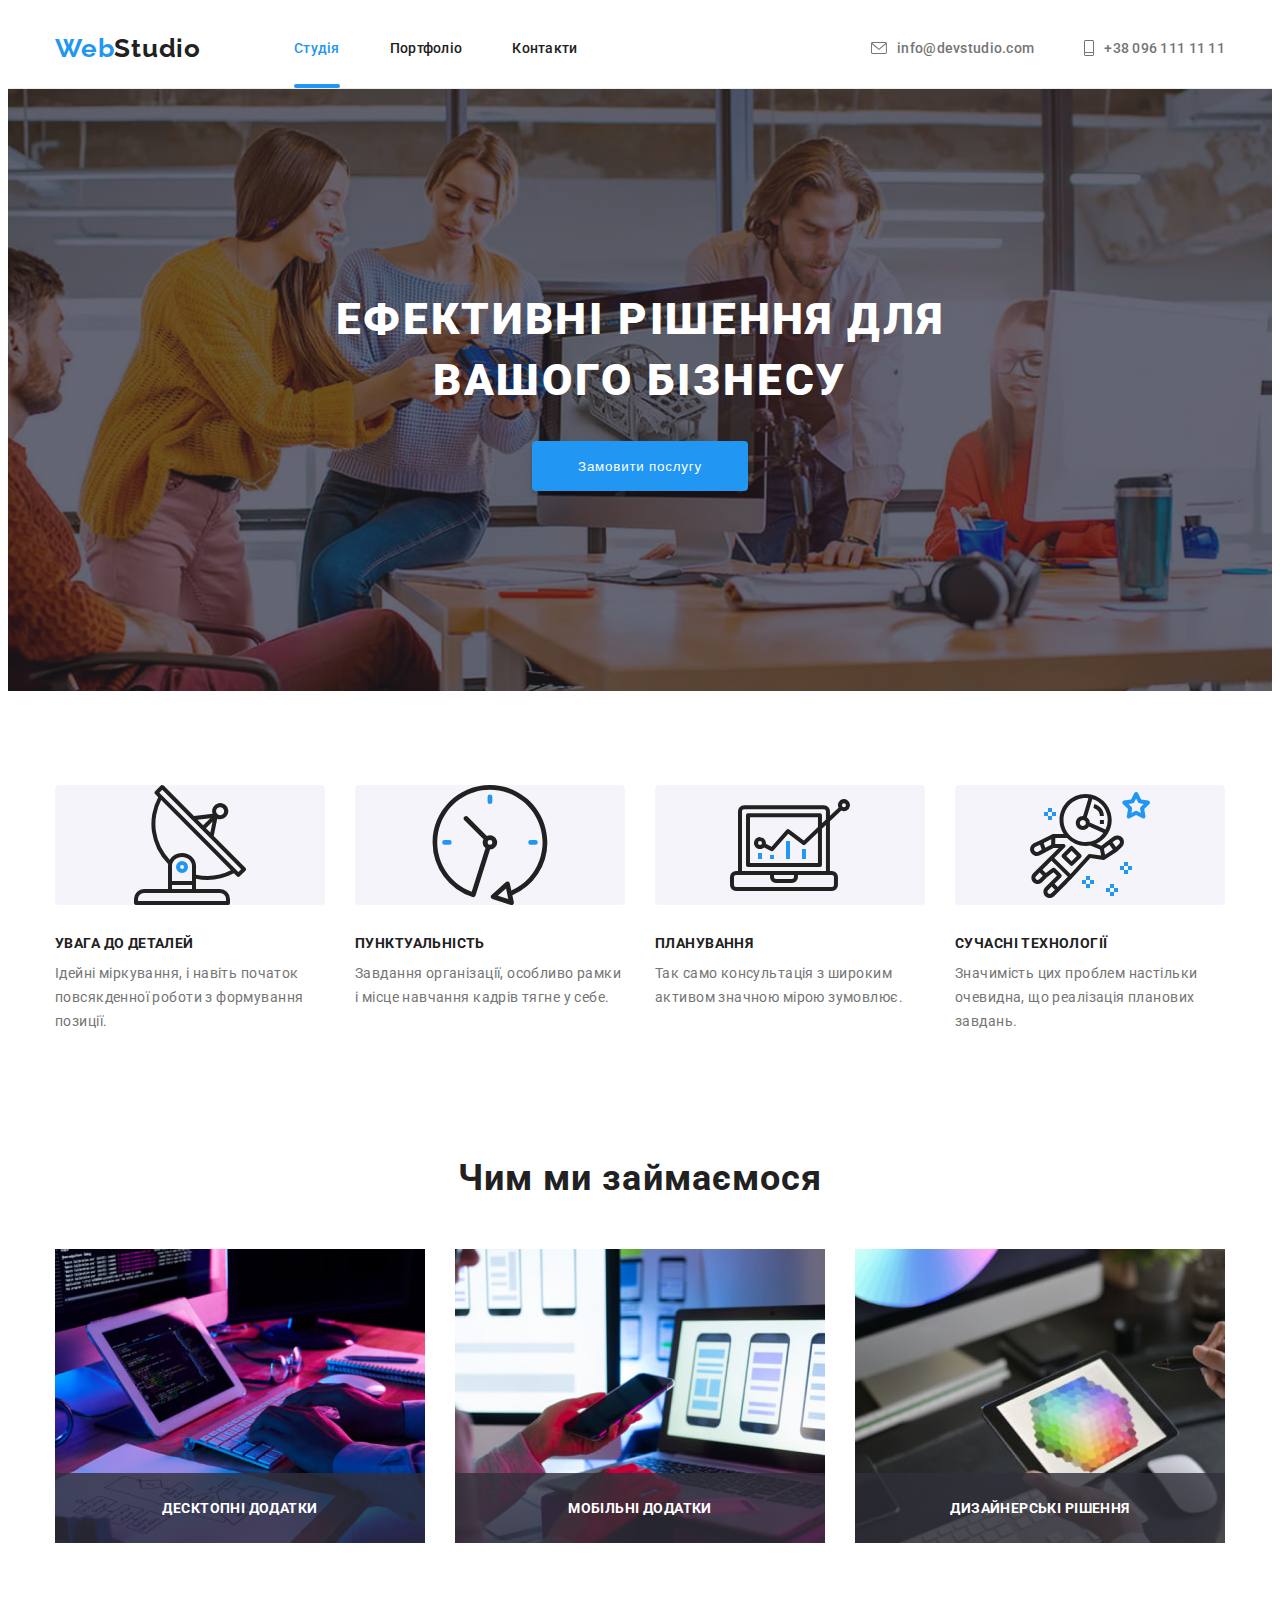
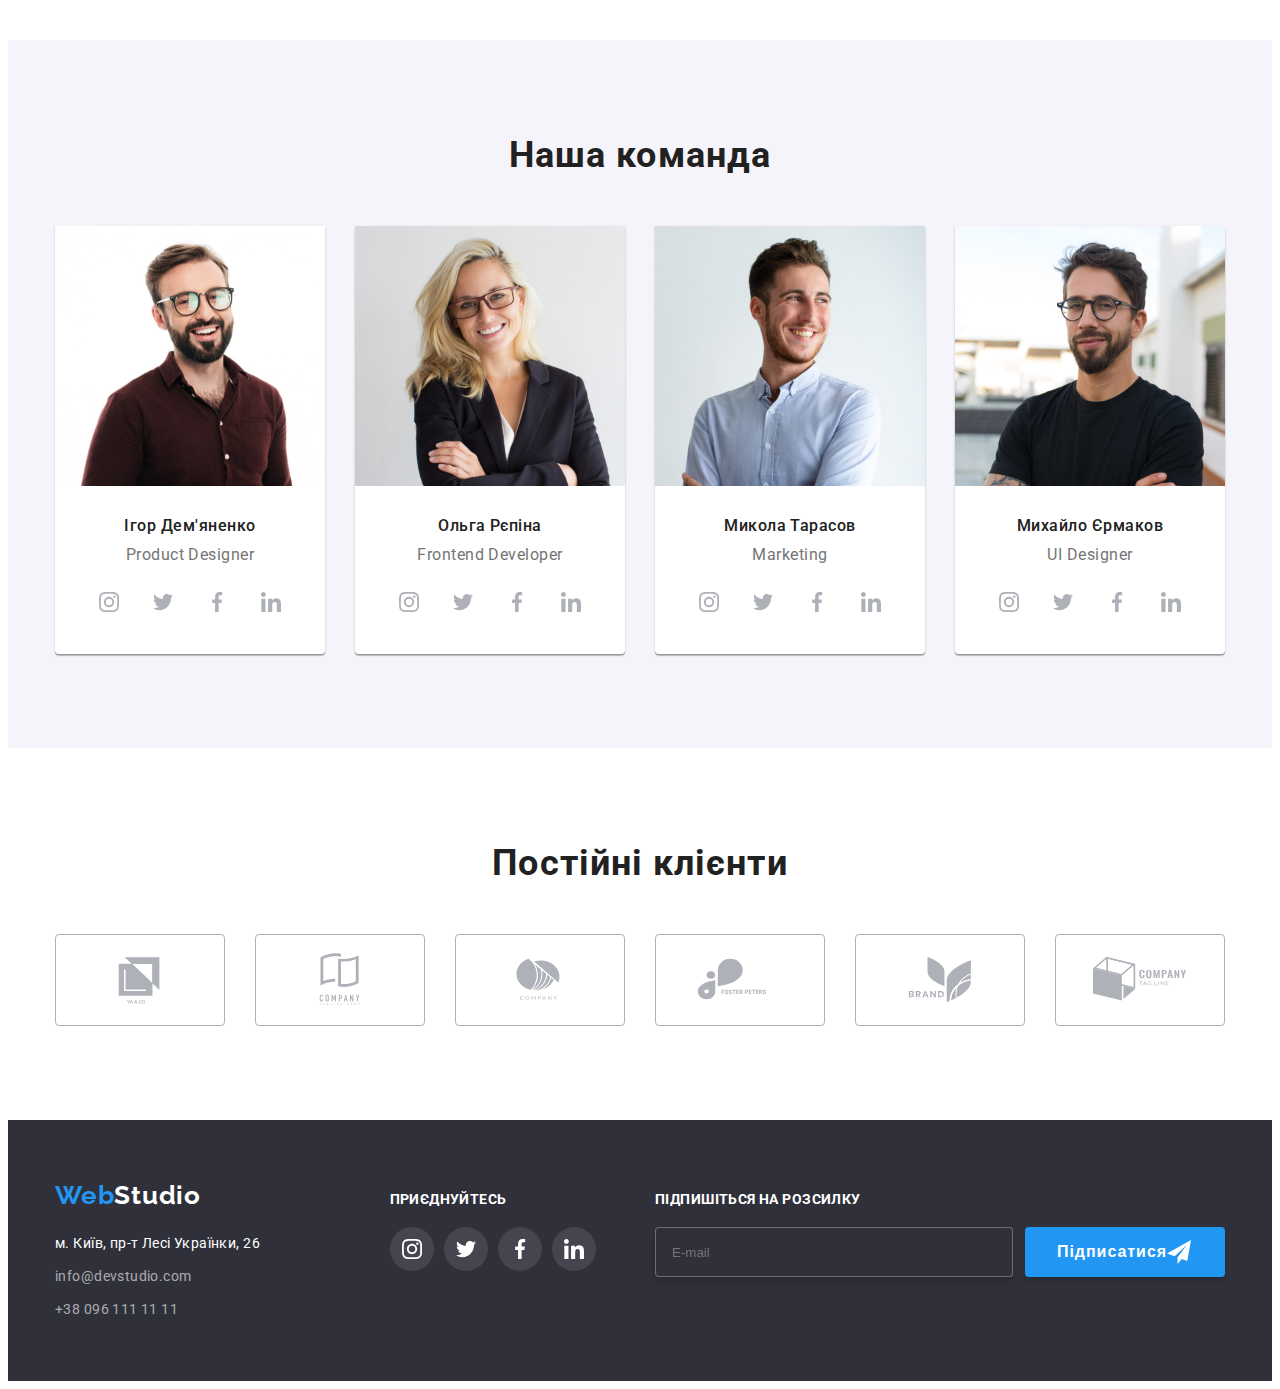
==== commit 631bff2e: "hw-07 видали посилання нормалайзу" ====
--- a/index.html
+++ b/index.html
@@ -13,7 +13,6 @@
       rel="stylesheet"
     />
 
-    <link rel="stylesheet" href="./css/modern-normalize.css" />
 
     <link rel="stylesheet" href="./css/main.min.css" />
   </head>
--- a/css/main.min.css
+++ b/css/main.min.css
@@ -0,0 +1 @@
+:root{--accent-color: #2196f3;--secondary-color: #f5f5f5;--primary-text-color: #212121;--secondary-text-color: #757575;--icons-color: #afb1b8;--backgraund-color: #ffffff;--backgraund-secondary-color: #2f303a;--animation: 250ms cubic-bezier(0.4, 0, 0.2, 1)}.visually-hidden{position:absolute;width:1px;height:1px;margin:-1px;border:0;padding:0;white-space:nowrap;-webkit-clip-path:inset(100%);clip-path:inset(100%);clip:rect(0 0 0 0);overflow:hidden}body{font-family:"Roboto",sans-serif;font-style:normal;font-size:14px;letter-spacing:.03em;color:var(--primary-text-color);background-color:var(--backgraund-color)}.section{padding:94px 0px}.title-hero{font-weight:700;font-size:36px;line-height:1.1666666667;text-align:center;letter-spacing:.03em;margin-bottom:50px}.accent{color:var(--accent-color)}html{-webkit-box-sizing:border-box;box-sizing:border-box}*,*::after,*::before{-webkit-box-sizing:inherit;box-sizing:inherit}h1,h2,h3,h4,h5,h6,p,ul{padding-left:0;margin:0}img{display:block;max-width:100%;height:auto}ul{list-style:none;display:-webkit-inline-box;display:-ms-inline-flexbox;display:inline-flex}a{color:inherit;text-decoration:none}.container{width:1200px;margin:0 auto;padding:0 15px}.contact__logo{font-family:"Raleway";font-style:normal;font-weight:700;font-size:26px;line-height:1.1923076923;letter-spacing:.03em;color:var(--backgraund-color)}.backdrop{position:fixed;top:0;left:0;z-index:1000;width:100%;height:100%;background-color:rgba(0,0,0,.2);-webkit-transition:visibility var(--animation),opacity var(--animation);transition:visibility var(--animation),opacity var(--animation)}.backdrop.is-hidden{opacity:0;pointer-events:none;visibility:hidden}.modal{position:absolute;padding:40px;top:50%;left:50%;-webkit-transform:translate(-50%, -50%);transform:translate(-50%, -50%);width:528px;height:581px;background-color:var(--backgraund-color);border-radius:4px;-webkit-box-shadow:0px 1px 3px rgba(0,0,0,.12),0px 1px 1px rgba(0,0,0,.14),0px 2px 1px rgba(0,0,0,.2);box-shadow:0px 1px 3px rgba(0,0,0,.12),0px 1px 1px rgba(0,0,0,.14),0px 2px 1px rgba(0,0,0,.2)}.modal__btn{position:absolute;top:10px;right:10px;width:30px;height:30px;display:-webkit-box;display:-ms-flexbox;display:flex;-webkit-box-pack:center;-ms-flex-pack:center;justify-content:center;-webkit-box-align:center;-ms-flex-align:center;align-items:center;padding:0;background-color:var(--backgraund-color);fill:#000;border-radius:50%;border:1px Solid rgba(0,0,0,.1);-webkit-transition:fill var(--animation);transition:fill var(--animation)}.modal__btn:hover,.modal__btn:focus{fill:var(--accent-color);cursor:pointer}.social{display:-webkit-box;display:-ms-flexbox;display:flex;-webkit-box-align:start;-ms-flex-align:start;align-items:flex-start;-webkit-box-orient:vertical;-webkit-box-direction:normal;-ms-flex-direction:column;flex-direction:column}.social__list{gap:10px}.social__title{font-weight:700;font-size:14px;line-height:1.1428571429;letter-spacing:.03em;text-transform:uppercase;color:var(--backgraund-color);margin-bottom:20px}.social__link{display:-webkit-box;display:-ms-flexbox;display:flex;-webkit-box-pack:center;-ms-flex-pack:center;justify-content:center;-webkit-box-align:center;-ms-flex-align:center;align-items:center;width:44px;height:44px;background-color:rgba(255,255,255,.1);border-radius:50%;fill:var(--backgraund-color);-webkit-transition:color var(--animation),background-color var(--animation);transition:color var(--animation),background-color var(--animation)}.social__link:hover,.social__link:focus{background-color:var(--accent-color);fill:var(--backgraund-color)}.social__icons{-webkit-transform:fill var(--animation);transform:fill var(--animation)}.socials{display:-webkit-box;display:-ms-flexbox;display:flex;-webkit-box-pack:center;-ms-flex-pack:center;justify-content:center;gap:10px}.socials__link{display:-webkit-box;display:-ms-flexbox;display:flex;-webkit-box-pack:center;-ms-flex-pack:center;justify-content:center;-webkit-box-align:center;-ms-flex-align:center;align-items:center;width:44px;height:44px;background-color:var(--backgraund-color);border-radius:50%;fill:var(--icons-color);-webkit-transition:color var(--animation),background-color var(--animation);transition:color var(--animation),background-color var(--animation)}.socials__icons{-webkit-transition:fill var(--animation),background-color var(--animation);transition:fill var(--animation),background-color var(--animation)}.socials__link:hover,.socials__link:focus{background-color:var(--accent-color);fill:var(--backgraund-color)}header{border-bottom:1px solid #ececec}.container-header{display:-webkit-box;display:-ms-flexbox;display:flex;-webkit-box-align:center;-ms-flex-align:center;align-items:center}.active{position:relative;color:var(--accent-color)}.nav{display:-webkit-box;display:-ms-flexbox;display:flex;-webkit-box-align:center;-ms-flex-align:center;align-items:center}.nav__logo{font-family:"Raleway";font-style:normal;font-weight:700;font-size:26px;line-height:1.1923076923;letter-spacing:.03em;margin-right:93px}.nav__list{gap:50px}.nav__link{font-weight:500;font-size:14px;line-height:1.1428571429;letter-spacing:.02em;padding-top:20px;padding-bottom:32px;-webkit-transition:color var(--animation);transition:color var(--animation)}.nav__link.active::after{content:"";position:absolute;bottom:0;left:0;width:100%;height:4px;border-radius:2px;background-color:var(--accent-color)}.contakt{display:-webkit-box;display:-ms-flexbox;display:flex;-webkit-box-align:center;-ms-flex-align:center;align-items:center;-webkit-box-pack:center;-ms-flex-pack:center;justify-content:center;margin-left:auto;gap:50px}.contakt__link{display:-webkit-box;display:-ms-flexbox;display:flex;-webkit-box-pack:center;-ms-flex-pack:center;justify-content:center;-webkit-box-align:center;-ms-flex-align:center;align-items:center;gap:10px;color:var(--secondary-text-color);font-weight:500;font-size:14px;line-height:1.1428571429;letter-spacing:.02em;padding-top:32px;padding-bottom:32px;-webkit-transition:color var(--animation);transition:color var(--animation)}.contakt__link:hover,.contakt__link:focus{color:var(--accent-color)}.contakt__address-icons{fill:currentColor}.contakt__tel-icons{fill:currentColor}.contakt__address-icons:hover,.contakt__address-icons:focus{fill:var(--accent-color)}.contakt__tel-icons:hover,.contakt__tel-icons:focus{fill:var(--accent-color)}.contakt__tel-icons{-webkit-box-pack:center;-ms-flex-pack:center;justify-content:center;-webkit-box-align:center;-ms-flex-align:center;align-items:center}.contakt__tel{gap:10px}.hero{max-width:1600px;text-align:center;padding:200px 0;background-color:#2f303a;background-image:-webkit-gradient(linear, left top, right top, from(rgba(48, 48, 58, 0.4)), to(rgba(48, 48, 58, 0.4))),url(../images/main/Img.jpg);background-image:linear-gradient(to right, rgba(48, 48, 58, 0.4), rgba(48, 48, 58, 0.4)),url(../images/main/Img.jpg);background-position:center;background-repeat:no-repeat;background-size:cover;margin:0 auto}.hero__title{width:696px;font-weight:900;font-size:44px;line-height:1.3863636364;text-align:center;letter-spacing:.06em;text-transform:uppercase;color:var(--backgraund-color);margin-right:auto;margin-left:auto;margin-bottom:30px}.hero__btns{width:216px;min-height:50px;letter-spacing:.06em;background:var(--accent-color);-webkit-box-shadow:0px 4px 4px rgba(0,0,0,.15);box-shadow:0px 4px 4px rgba(0,0,0,.15);border-radius:4px;border:0;padding:10px 32px;color:var(--backgraund-color)}.hero__btns__:hover,.hero__btns__:focus{cursor:pointer}.about__list{display:-webkit-box;display:-ms-flexbox;display:flex;-webkit-box-pack:center;-ms-flex-pack:center;justify-content:center;gap:30px;margin-bottom:30px}.about__img{display:-webkit-box;display:-ms-flexbox;display:flex;-webkit-box-pack:center;-ms-flex-pack:center;justify-content:center;gap:30px;margin-bottom:30px}.about__icons{display:-webkit-box;display:-ms-flexbox;display:flex;-webkit-box-pack:center;-ms-flex-pack:center;justify-content:center;-webkit-box-align:center;-ms-flex-align:center;align-items:center;width:270px;height:120px;border-radius:4px;background-color:#f5f4fa;margin-bottom:30px}.about__item{width:calc((100% - 90px)/4)}.about__title{font-size:14px;line-height:1.1428571429;letter-spacing:.03em;text-transform:uppercase;margin-bottom:10px}.about__text{line-height:1.7142857143;letter-spacing:.03em;color:var(--secondary-text-color)}.work{padding-top:0}.work__list{gap:30px;padding-bottom:0}.work__tomb{position:relative}.work__overlay{position:absolute;bottom:0;left:0;width:100%;height:70px;display:-webkit-box;display:-ms-flexbox;display:flex;-webkit-box-pack:center;-ms-flex-pack:center;justify-content:center;-webkit-box-align:left;-ms-flex-align:left;align-items:left;background-color:rgba(47,48,58,.8);padding-top:27px;padding-bottom:27px}.work__text{font-weight:700;font-size:14px;line-height:1.1428571429;color:var(--backgraund-color);letter-spacing:.03em;text-transform:uppercase}.team{background-color:#f5f4fa}.team__wrap{padding-top:30px;padding-bottom:30px;padding-left:32px;padding-right:32px}.team__title{font-weight:500;font-size:16px;line-height:1.1875;text-align:center;letter-spacing:.03em;color:var(--primary-text-color);margin-bottom:10px}.team__list{gap:30px}.team__item{width:calc((100% - 90px)/4);-webkit-box-shadow:0px 1px 3px rgba(0,0,0,.12),0px 1px 1px rgba(0,0,0,.14),0px 2px 1px rgba(0,0,0,.2);box-shadow:0px 1px 3px rgba(0,0,0,.12),0px 1px 1px rgba(0,0,0,.14),0px 2px 1px rgba(0,0,0,.2);border-radius:0px 0px 4px 4px;background:var(--backgraund-color)}.team__text{margin-bottom:16px;font-weight:400;font-size:16px;line-height:1.1875;text-align:center;letter-spacing:.03em;color:var(--secondary-text-color)}.cliens__list{display:-webkit-box;display:-ms-flexbox;display:flex;-webkit-box-pack:center;-ms-flex-pack:center;justify-content:center;gap:30px;-ms-flex-preferred-size:calc((100% - 30px)/6);flex-basis:calc((100% - 30px)/6);cursor:pointer}.cliens__link{display:-webkit-box;display:-ms-flexbox;display:flex;-webkit-box-pack:center;-ms-flex-pack:center;justify-content:center;-webkit-box-align:center;-ms-flex-align:center;align-items:center;width:170px;height:92px;fill:var(--icons-color);border:1px solid var(--icons-color);border-radius:4px;-webkit-transition:color var(--animation),background-color var(--animation);transition:color var(--animation),background-color var(--animation)}.cliens__icons{-webkit-transition:fill var(--animation);transition:fill var(--animation)}.cliens__link:hover,.cliens__link:focus{fill:var(--accent-color);border-color:var(--accent-color)}footer{padding-top:60px;padding-bottom:60px}.foot-wrap{display:-webkit-box;display:-ms-flexbox;display:flex;-webkit-box-align:baseline;-ms-flex-align:baseline;align-items:baseline;-webkit-box-pack:justify;-ms-flex-pack:justify;justify-content:space-between}.footer{color:var(--backgraund-color);background:var(--backgraund-secondary-color);font-weight:400;font-size:14px;line-height:1.7142857143}.cont{display:-webkit-box;display:-ms-flexbox;display:flex;margin-top:20px;margin-right:70px}.cont__list{display:list-item;font-weight:400;font-size:14px;line-height:1.7142857143}.cont__logo{font-family:"Raleway";font-style:normal;font-weight:700;font-size:26px;line-height:1.1923076923;letter-spacing:.03em;color:var(--backgraund-color)}.cont__item{margin-bottom:9px}.cont__item:last-child{margin-bottom:0}.cont__link{font-style:normal;font-weight:400;font-size:14px;line-height:1.7142857143;color:rgba(255,255,255,.6);-webkit-transition:color var(--animation);transition:color var(--animation)}.cont__link:hover,.cont__link:focus{color:var(--accent-color)}.cont__link-address{font-style:normal;font-weight:400;font-size:14px;line-height:1.7142857143;cursor:default}.subscription{display:-webkit-box;display:-ms-flexbox;display:flex;-webkit-box-orient:vertical;-webkit-box-direction:normal;-ms-flex-direction:column;flex-direction:column}.subscription__title{font-size:14px;line-height:1.1428571429;letter-spacing:.03em;text-transform:uppercase;margin-bottom:20px}.subscription__group{display:-webkit-box;display:-ms-flexbox;display:flex;position:relative;-webkit-box-align:center;-ms-flex-align:center;align-items:center}.subscription__field{margin-right:12px}.subscription__input{width:358px;height:50px;padding-left:16px;-webkit-box-sizing:border-box;box-sizing:border-box;border:1px solid rgba(255,255,255,.3);-webkit-filter:drop-shadow(0px 4px 4px rgba(0, 0, 0, 0.15));filter:drop-shadow(0px 4px 4px rgba(0, 0, 0, 0.15));border-radius:4px;background-color:var(--backgraund-secondary-color);color:var(--backgraund-color)}.subscription__btn{display:-webkit-box;display:-ms-flexbox;display:flex;-webkit-box-align:center;-ms-flex-align:center;align-items:center;-webkit-box-pack:start;-ms-flex-pack:start;justify-content:flex-start;font-weight:700;font-size:16px;line-height:1.875;margin:0 auto;width:200px;min-height:50px;letter-spacing:.06em;gap:10px;background:var(--accent-color);-webkit-box-shadow:0px 4px 4px rgba(0,0,0,.15);box-shadow:0px 4px 4px rgba(0,0,0,.15);border-radius:4px;border:0;padding:10px 32px;color:var(--backgraund-color)}.subscription__btn:hover,.subscription__btn:focus{cursor:pointer}.subscription__icons{position:absolute;right:34px}.register__title{display:block;text-align:center;font-weight:700;font-size:20px;line-height:1.15;text-align:center;letter-spacing:.03em;color:var(--primary-text-color);margin-bottom:12px}.register__group{display:-webkit-box;display:-ms-flexbox;display:flex;-webkit-box-orient:vertical;-webkit-box-direction:normal;-ms-flex-direction:column;flex-direction:column;margin-bottom:20px}.register__field{position:relative;display:block;margin-bottom:10px}.register__lable{display:block;margin-bottom:4px;font-weight:400;font-size:12px;line-height:1.1666666667;letter-spacing:.01em;color:var(--secondary-text-color)}.register__field:last-child{margin-bottom:0}.register__input{width:100%;height:40px;padding-left:42px;padding-right:42px;border:1px solid rgba(33,33,33,.2);border-radius:4px;outline:rgba(0,0,0,0);-webkit-transition:border-color var(--animation);transition:border-color var(--animation)}.register__input:focus{border-color:var(--accent-color)}.register__icons{position:absolute;bottom:12px;left:10px;-webkit-transition:fill var(--animation);transition:fill var(--animation)}.register__input:focus+.register__icons{fill:var(--accent-color)}.register__message{display:block;resize:none;width:100%;height:120px;padding:12px 16px;font-weight:400;font-size:12px;line-height:1.1666666667;letter-spacing:.01em;border:1px solid rgba(33,33,33,.2);border-radius:4px;outline:rgba(0,0,0,0);-webkit-transition:border-color var(--animation);transition:border-color var(--animation)}.register__message::-webkit-input-placeholder{font-weight:400;font-size:12px;line-height:1.1666666667;letter-spacing:.01em}.register__message::-moz-placeholder{font-weight:400;font-size:12px;line-height:1.1666666667;letter-spacing:.01em}.register__message:-ms-input-placeholder{font-weight:400;font-size:12px;line-height:1.1666666667;letter-spacing:.01em}.register__message::-ms-input-placeholder{font-weight:400;font-size:12px;line-height:1.1666666667;letter-spacing:.01em}.register__message::placeholder{font-weight:400;font-size:12px;line-height:1.1666666667;letter-spacing:.01em}.register__message:focus{border-color:var(--accent-color)}.register__agreement{display:-webkit-box;display:-ms-flexbox;display:flex;-webkit-box-align:center;-ms-flex-align:center;align-items:center;-webkit-box-pack:center;-ms-flex-pack:center;justify-content:center;margin-bottom:30px;position:relative;gap:10px}.register__icon-cheked{opacity:0;fill:var(--accent-color);-webkit-transition:opacity var(--animation);transition:opacity var(--animation)}.register__checkbox:checked+.register__icons-checkbox .register__icon-cheked{opacity:1}.register__icon-uncheked{opacity:1;-webkit-transition:opacity var(--animation);transition:opacity var(--animation)}.register__checkbox:checked+.register__icons-checkbox .register__icon-uncheked{opacity:0}.register__checkbox:focus+.register__icons-checkbox{outline:2px solid var(--primary-text-color);outline-offset:1px;border-radius:2px}.register__desc{-webkit-user-select:none;-moz-user-select:none;-ms-user-select:none;user-select:none;font-size:14px;line-height:1.7142857143;letter-spacing:.03em}.register__link{color:var(--accent-color);text-decoration:underline}.register__icons-checkbox{position:absolute;top:5px;left:10px;-webkit-transition:fill var(--animation);transition:fill var(--animation)}.register__btn{display:block;margin:0 auto;font-weight:700;font-size:16px;line-height:1.875;width:200px;min-height:50px;letter-spacing:.06em;background:var(--accent-color);-webkit-box-shadow:0px 4px 4px rgba(0,0,0,.15);box-shadow:0px 4px 4px rgba(0,0,0,.15);border-radius:4px;border:0;padding:10px 32px;color:var(--backgraund-color)}.register__btn:hover,.register__btn:focus{cursor:pointer}.card{display:-webkit-box;display:-ms-flexbox;display:flex;-ms-flex-wrap:wrap;flex-wrap:wrap;gap:30px;padding-left:0}.card__item{width:calc((100% - 60px)/3);-webkit-transition:-webkit-box-shadow var(--animation);transition:-webkit-box-shadow var(--animation);transition:box-shadow var(--animation);transition:box-shadow var(--animation), -webkit-box-shadow var(--animation)}.card__item:hover,.card__item:focus{-webkit-box-shadow:0px 1px 1px rgba(0,0,0,.12),0px 4px 4px rgba(0,0,0,.06),1px 4px 6px rgba(0,0,0,.16);box-shadow:0px 1px 1px rgba(0,0,0,.12),0px 4px 4px rgba(0,0,0,.06),1px 4px 6px rgba(0,0,0,.16)}.card__bord{padding-top:20px;padding-bottom:20px;padding-left:24px;padding-right:24px;border-bottom:1px solid #eee;border-left:1px solid #eee;border-right:1px solid #eee}.card__tomb{position:relative;overflow:hidden}.card__overlay{position:absolute;top:0;left:0;-webkit-transform:translateY(100%);transform:translateY(100%);width:100%;height:100%;-webkit-transition:-webkit-transform var(--animation);transition:-webkit-transform var(--animation);transition:transform var(--animation);transition:transform var(--animation), -webkit-transform var(--animation);display:-webkit-box;display:-ms-flexbox;display:flex;-webkit-box-pack:center;-ms-flex-pack:center;justify-content:center;-webkit-box-align:left;-ms-flex-align:left;align-items:left;background-color:rgba(33,150,243,.9);padding:63px 24px}.card__item:hover .card__overlay{-webkit-transform:translateY(0);transform:translateY(0)}.card__overlay-text{font-size:18px;line-height:1.5555555556;color:var(--backgraund-color)}.card__subject{font-size:18px;line-height:2;letter-spacing:.06em;margin-bottom:4px}.card__text{font-size:16px;line-height:1.875;letter-spacing:.03em;color:var(--secondary-text-color)}.navigation__list{display:-webkit-box;display:-ms-flexbox;display:flex;-webkit-box-pack:center;-ms-flex-pack:center;justify-content:center;gap:8px;margin-bottom:56px}.navigation__btn{font-style:normal;font-weight:500;font-size:16px;line-height:1.625;text-align:center;letter-spacing:.03em;background:#f5f4fa;border-radius:4px;border:0;padding:6px 22px;-webkit-transition:color var(--animation),background var(--animation),-webkit-box-shadow var(--animation);transition:color var(--animation),background var(--animation),-webkit-box-shadow var(--animation);transition:color var(--animation),background var(--animation),box-shadow var(--animation);transition:color var(--animation),background var(--animation),box-shadow var(--animation),-webkit-box-shadow var(--animation)}.navigation__btn-all{font-weight:500;font-size:16px;line-height:1.625;text-align:center;letter-spacing:.03em;background:var(--accent-color);-webkit-box-shadow:0px 3px 1px rgba(0,0,0,.1),0px 1px 2px rgba(0,0,0,.08),0px 2px 2px rgba(0,0,0,.12);box-shadow:0px 3px 1px rgba(0,0,0,.1),0px 1px 2px rgba(0,0,0,.08),0px 2px 2px rgba(0,0,0,.12);border-radius:4px;border:0;padding:6px 22px;-webkit-transition:color var(--animation),background var(--animation),-webkit-box-shadow var(--animation);transition:color var(--animation),background var(--animation),-webkit-box-shadow var(--animation);transition:color var(--animation),background var(--animation),box-shadow var(--animation);transition:color var(--animation),background var(--animation),box-shadow var(--animation),-webkit-box-shadow var(--animation)}.navigation__btn-all:hover,.navigation__btn-all:focus{color:var(--secondary-color);background:var(--accent-color);cursor:pointer;-webkit-box-shadow:0px 3px 1px rgba(0,0,0,.1),0px 1px 2px rgba(0,0,0,.08),0px 2px 2px rgba(0,0,0,.12);box-shadow:0px 3px 1px rgba(0,0,0,.1),0px 1px 2px rgba(0,0,0,.08),0px 2px 2px rgba(0,0,0,.12)}.navigation__text{font-weight:500;font-size:16px;line-height:1.625;text-align:center;letter-spacing:.03em;color:var(--secondary-color)}.navigation__btn:hover,.navigation__btn:focus{font-weight:500;font-size:16px;line-height:1.625;text-align:center;letter-spacing:.03em;background:var(--accent-color);color:var(--backgraund-color);cursor:pointer;-webkit-box-shadow:0px 3px 1px rgba(0,0,0,.1),0px 1px 2px rgba(0,0,0,.08),0px 2px 2px rgba(0,0,0,.12);box-shadow:0px 3px 1px rgba(0,0,0,.1),0px 1px 2px rgba(0,0,0,.08),0px 2px 2px rgba(0,0,0,.12)}/*# sourceMappingURL=main.min.css.map */